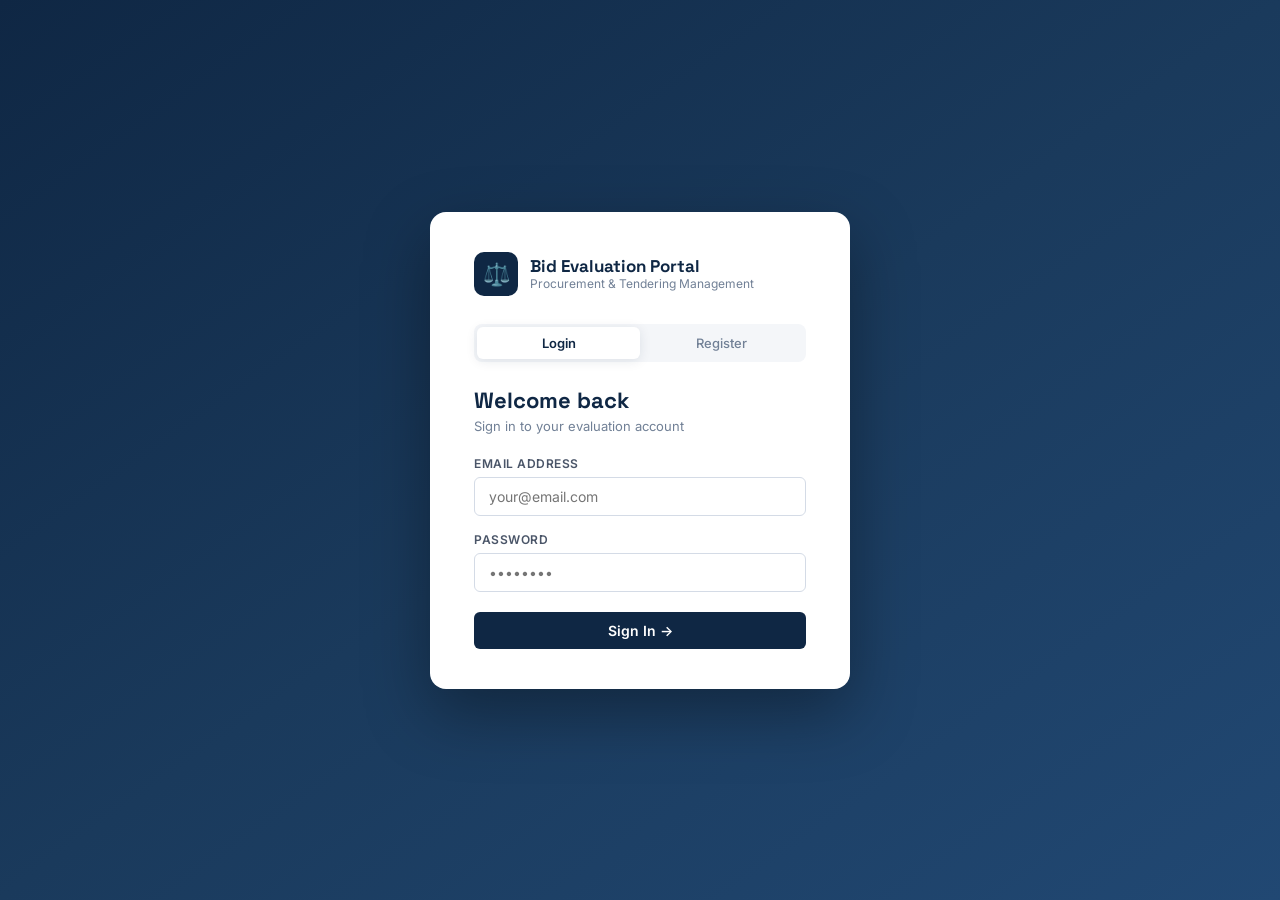
==== index.html @ f4b420ef "Rename BidPortal.html to index.html" ====
<!DOCTYPE html>
<html lang="en">
<head>
<meta charset="UTF-8"/>
<meta name="viewport" content="width=device-width,initial-scale=1"/>
<title>Bid Evaluation Portal</title>
<link rel="preconnect" href="https://fonts.googleapis.com"/>
<link href="https://fonts.googleapis.com/css2?family=Inter:wght@300;400;500;600;700&family=Space+Grotesk:wght@500;600;700&display=swap" rel="stylesheet"/>
<style>
/* ── TOKENS ──────────────────────────────────────────────── */
:root{
  --navy:    #0f2744;
  --navy2:   #1a3a5c;
  --navy3:   #214873;
  --blue:    #1e6fb5;
  --sky:     #3b9ede;
  --gold:    #e8a020;
  --gold2:   #f5b942;
  --red:     #c0392b;
  --red2:    #e74c3c;
  --green:   #1a7a4a;
  --green2:  #27ae60;
  --amber:   #d68910;
  --gray1:   #f4f6f9;
  --gray2:   #e8ecf2;
  --gray3:   #c8d0dc;
  --gray4:   #8a97a8;
  --text:    #1a2332;
  --text2:   #4a5568;
  --text3:   #718096;
  --white:   #ffffff;
  --border:  #d4dbe6;
  --shadow:  0 2px 12px rgba(15,39,68,.10);
  --shadow2: 0 4px 24px rgba(15,39,68,.16);
  --r:       10px;
  --r2:      6px;
}
*,*::before,*::after{box-sizing:border-box;margin:0;padding:0}
body{font-family:'Inter',sans-serif;background:var(--gray1);color:var(--text);min-height:100vh}

/* ── AUTH SCREEN ─────────────────────────────────────────── */
#auth-screen{
  display:flex;align-items:center;justify-content:center;
  min-height:100vh;
  background:linear-gradient(145deg,var(--navy) 0%,var(--navy2) 50%,var(--navy3) 100%);
}
.auth-card{
  background:var(--white);border-radius:16px;padding:40px 44px;
  width:100%;max-width:420px;box-shadow:0 24px 64px rgba(0,0,0,.35);
}
.auth-logo{
  display:flex;align-items:center;gap:12px;margin-bottom:28px;
}
.auth-logo-icon{
  width:44px;height:44px;background:var(--navy);border-radius:10px;
  display:flex;align-items:center;justify-content:center;font-size:22px;
}
.auth-logo-text{font-family:'Space Grotesk',sans-serif;font-size:17px;font-weight:700;color:var(--navy);line-height:1.2}
.auth-logo-sub{font-size:12px;font-weight:400;color:var(--text3)}
.auth-tabs{display:flex;gap:0;background:var(--gray1);border-radius:8px;padding:3px;margin-bottom:24px}
.auth-tab{
  flex:1;padding:8px;text-align:center;font-size:13px;font-weight:500;
  border-radius:6px;cursor:pointer;color:var(--text3);transition:all .2s
}
.auth-tab.active{background:var(--white);color:var(--navy);box-shadow:var(--shadow);font-weight:600}
.auth-form-title{font-family:'Space Grotesk',sans-serif;font-size:22px;font-weight:700;color:var(--navy);margin-bottom:4px}
.auth-form-sub{font-size:13px;color:var(--text3);margin-bottom:22px}
.form-group{margin-bottom:16px}
.form-label{display:block;font-size:12px;font-weight:600;color:var(--text2);margin-bottom:6px;text-transform:uppercase;letter-spacing:.5px}
.form-input{
  width:100%;padding:10px 14px;border:1.5px solid var(--border);border-radius:var(--r2);
  font-size:14px;font-family:'Inter',sans-serif;color:var(--text);background:var(--white);
  transition:border-color .2s,box-shadow .2s;outline:none
}
.form-input:focus{border-color:var(--blue);box-shadow:0 0 0 3px rgba(30,111,181,.12)}
select.form-input{cursor:pointer}
.btn{
  display:inline-flex;align-items:center;justify-content:center;gap:8px;
  padding:10px 20px;border-radius:var(--r2);font-size:14px;font-weight:600;
  font-family:'Inter',sans-serif;cursor:pointer;border:none;transition:all .18s;
  text-decoration:none;white-space:nowrap
}
.btn-primary{background:var(--navy);color:var(--white)}
.btn-primary:hover{background:var(--navy2);transform:translateY(-1px);box-shadow:var(--shadow2)}
.btn-gold{background:var(--gold);color:var(--white)}
.btn-gold:hover{background:var(--gold2)}
.btn-outline{background:transparent;color:var(--navy);border:1.5px solid var(--border)}
.btn-outline:hover{border-color:var(--blue);color:var(--blue)}
.btn-danger{background:var(--red);color:var(--white)}
.btn-danger:hover{background:var(--red2)}
.btn-sm{padding:6px 14px;font-size:12px}
.btn-xs{padding:4px 10px;font-size:11px}
.btn-full{width:100%}
.auth-err{
  background:#fef2f2;border:1px solid #fecaca;color:var(--red);
  border-radius:var(--r2);padding:10px 14px;font-size:13px;margin-bottom:14px;display:none
}
.auth-ok{
  background:#f0fdf4;border:1px solid #bbf7d0;color:var(--green);
  border-radius:var(--r2);padding:10px 14px;font-size:13px;margin-bottom:14px;display:none
}

/* ── APP LAYOUT ──────────────────────────────────────────── */
#app{display:none;min-height:100vh;display:none}
.app-layout{display:flex;min-height:100vh}

/* SIDEBAR */
.sidebar{
  width:240px;min-height:100vh;background:var(--navy);
  display:flex;flex-direction:column;flex-shrink:0;
  position:fixed;top:0;left:0;z-index:100;
}
.sidebar-brand{
  padding:20px 20px 16px;border-bottom:1px solid rgba(255,255,255,.08);
  display:flex;align-items:center;gap:10px
}
.sidebar-brand-icon{
  width:36px;height:36px;background:var(--gold);border-radius:8px;
  display:flex;align-items:center;justify-content:center;font-size:18px;flex-shrink:0
}
.sidebar-brand-text{font-family:'Space Grotesk',sans-serif;font-size:14px;font-weight:700;color:var(--white);line-height:1.2}
.sidebar-brand-sub{font-size:10px;color:rgba(255,255,255,.5);font-weight:400}
.sidebar-nav{flex:1;padding:12px 0;overflow-y:auto}
.nav-section{font-size:10px;font-weight:700;color:rgba(255,255,255,.35);
  text-transform:uppercase;letter-spacing:1px;padding:14px 20px 6px}
.nav-item{
  display:flex;align-items:center;gap:10px;padding:10px 20px;
  color:rgba(255,255,255,.65);font-size:13px;font-weight:500;
  cursor:pointer;transition:all .18s;border-left:3px solid transparent
}
.nav-item:hover{color:var(--white);background:rgba(255,255,255,.06)}
.nav-item.active{color:var(--white);background:rgba(255,255,255,.10);border-left-color:var(--gold)}
.nav-icon{font-size:16px;width:20px;text-align:center;flex-shrink:0}
.sidebar-user{
  padding:14px 20px;border-top:1px solid rgba(255,255,255,.08);
  display:flex;align-items:center;gap:10px
}
.user-avatar{
  width:32px;height:32px;background:var(--gold);border-radius:50%;
  display:flex;align-items:center;justify-content:center;font-size:13px;font-weight:700;
  color:var(--navy);flex-shrink:0
}
.user-info{flex:1;min-width:0}
.user-name{font-size:12px;font-weight:600;color:var(--white);white-space:nowrap;overflow:hidden;text-overflow:ellipsis}
.user-role{font-size:10px;color:rgba(255,255,255,.45)}
.logout-btn{background:none;border:none;color:rgba(255,255,255,.4);cursor:pointer;font-size:16px;padding:4px;transition:color .2s}
.logout-btn:hover{color:var(--gold2)}

/* MAIN */
.main{margin-left:240px;flex:1;display:flex;flex-direction:column;min-height:100vh}
.topbar{
  background:var(--white);border-bottom:1px solid var(--border);
  padding:0 28px;height:58px;display:flex;align-items:center;
  justify-content:space-between;position:sticky;top:0;z-index:50
}
.topbar-title{font-family:'Space Grotesk',sans-serif;font-size:18px;font-weight:700;color:var(--navy)}
.topbar-right{display:flex;align-items:center;gap:12px}
.badge-dot{
  width:8px;height:8px;background:var(--red2);border-radius:50%;
  animation:pulse 2s infinite
}
@keyframes pulse{0%,100%{opacity:1}50%{opacity:.4}}
.content{padding:24px 28px;flex:1}
.page{display:none}
.page.active{display:block}

/* ── STAT CARDS ──────────────────────────────────────────── */
.stats-grid{display:grid;grid-template-columns:repeat(auto-fill,minmax(160px,1fr));gap:16px;margin-bottom:24px}
.stat-card{
  background:var(--white);border-radius:var(--r);padding:18px 20px;
  box-shadow:var(--shadow);border-top:3px solid transparent;
}
.stat-card.navy{border-top-color:var(--navy)}
.stat-card.blue{border-top-color:var(--blue)}
.stat-card.gold{border-top-color:var(--gold)}
.stat-card.green{border-top-color:var(--green2)}
.stat-card.red{border-top-color:var(--red2)}
.stat-card.amber{border-top-color:var(--amber)}
.stat-num{font-family:'Space Grotesk',sans-serif;font-size:28px;font-weight:700;color:var(--navy)}
.stat-lbl{font-size:12px;color:var(--text3);margin-top:4px;font-weight:500}

/* ── PANELS ──────────────────────────────────────────────── */
.panel{background:var(--white);border-radius:var(--r);box-shadow:var(--shadow);margin-bottom:20px}
.panel-head{
  padding:16px 20px;border-bottom:1px solid var(--gray2);
  display:flex;align-items:center;justify-content:space-between;flex-wrap:wrap;gap:8px
}
.panel-title{font-family:'Space Grotesk',sans-serif;font-size:15px;font-weight:700;color:var(--navy)}
.panel-body{padding:20px}
.panel-body.no-pad{padding:0}

/* ── TABLE ───────────────────────────────────────────────── */
.table-wrap{overflow-x:auto}
table{width:100%;border-collapse:collapse;font-size:13px}
thead tr{background:var(--gray1)}
th{padding:10px 14px;text-align:left;font-size:11px;font-weight:700;color:var(--text2);
   text-transform:uppercase;letter-spacing:.5px;white-space:nowrap;border-bottom:1px solid var(--border)}
td{padding:11px 14px;border-bottom:1px solid var(--gray2);color:var(--text);vertical-align:middle}
tr:last-child td{border-bottom:none}
tr:hover td{background:var(--gray1)}
.td-sm{font-size:11px;color:var(--text3)}

/* ── BADGES ──────────────────────────────────────────────── */
.badge{
  display:inline-flex;align-items:center;gap:4px;
  padding:3px 9px;border-radius:99px;font-size:11px;font-weight:600;white-space:nowrap
}
.badge-navy{background:rgba(15,39,68,.1);color:var(--navy)}
.badge-blue{background:rgba(30,111,181,.12);color:var(--blue)}
.badge-gold{background:rgba(232,160,32,.15);color:#8a5e00}
.badge-green{background:rgba(39,174,96,.12);color:var(--green)}
.badge-red{background:rgba(192,57,43,.12);color:var(--red)}
.badge-gray{background:var(--gray2);color:var(--text3)}
.badge-amber{background:rgba(214,137,16,.12);color:var(--amber)}

/* ── PROGRESS BAR ────────────────────────────────────────── */
.prog-wrap{display:flex;align-items:center;gap:10px}
.prog-bar{flex:1;height:6px;background:var(--gray2);border-radius:99px;overflow:hidden}
.prog-fill{height:100%;border-radius:99px;transition:width .4s}
.prog-fill.low{background:var(--red2)}
.prog-fill.mid{background:var(--amber)}
.prog-fill.high{background:var(--green2)}
.prog-fill.done{background:var(--blue)}

/* ── ACTIVITY TIMELINE ───────────────────────────────────── */
.timeline{padding:4px 0}
.tl-item{display:flex;gap:14px;padding:12px 0;position:relative}
.tl-item:not(:last-child)::after{
  content:'';position:absolute;left:15px;top:36px;bottom:0;
  width:2px;background:var(--gray2)
}
.tl-dot{
  width:32px;height:32px;border-radius:50%;flex-shrink:0;
  display:flex;align-items:center;justify-content:center;font-size:14px;
  border:2px solid transparent;z-index:1
}
.tl-dot.pending{background:var(--gray2);border-color:var(--gray3);color:var(--text3)}
.tl-dot.in_progress{background:rgba(30,111,181,.15);border-color:var(--blue);color:var(--blue)}
.tl-dot.completed{background:rgba(39,174,96,.15);border-color:var(--green2);color:var(--green2)}
.tl-dot.delayed{background:rgba(192,57,43,.1);border-color:var(--red2);color:var(--red2)}
.tl-body{flex:1;padding-top:4px}
.tl-name{font-size:13px;font-weight:600;color:var(--text)}
.tl-meta{font-size:11px;color:var(--text3);margin-top:3px;display:flex;flex-wrap:wrap;gap:8px}
.tl-actions{display:flex;gap:6px;margin-top:8px}

/* ── MODAL ───────────────────────────────────────────────── */
.modal-overlay{
  position:fixed;inset:0;background:rgba(0,0,0,.45);z-index:500;
  display:none;align-items:center;justify-content:center;padding:20px
}
.modal-overlay.open{display:flex}
.modal{
  background:var(--white);border-radius:14px;width:100%;max-width:540px;
  max-height:90vh;overflow-y:auto;box-shadow:0 32px 80px rgba(0,0,0,.28)
}
.modal-lg{max-width:700px}
.modal-head{
  padding:20px 24px 16px;border-bottom:1px solid var(--gray2);
  display:flex;align-items:center;justify-content:space-between
}
.modal-title{font-family:'Space Grotesk',sans-serif;font-size:17px;font-weight:700;color:var(--navy)}
.modal-close{background:none;border:none;font-size:20px;cursor:pointer;color:var(--text3);
  padding:4px;border-radius:6px;transition:background .2s}
.modal-close:hover{background:var(--gray2)}
.modal-body{padding:20px 24px}
.modal-foot{
  padding:16px 24px;border-top:1px solid var(--gray2);
  display:flex;justify-content:flex-end;gap:10px
}
.form-row{display:grid;grid-template-columns:1fr 1fr;gap:14px}
.form-hint{font-size:11px;color:var(--text3);margin-top:4px}

/* ── FILTER BAR ──────────────────────────────────────────── */
.filter-bar{display:flex;align-items:center;gap:10px;flex-wrap:wrap;margin-bottom:16px}
.filter-bar input,.filter-bar select{
  padding:8px 12px;border:1.5px solid var(--border);border-radius:var(--r2);
  font-size:13px;font-family:'Inter',sans-serif;color:var(--text);background:var(--white);
  outline:none;transition:border-color .2s
}
.filter-bar input:focus,.filter-bar select:focus{border-color:var(--blue)}
.filter-bar input{min-width:200px}

/* ── DELAY ALERT ─────────────────────────────────────────── */
.delay-alert{
  background:linear-gradient(135deg,rgba(192,57,43,.06),rgba(192,57,43,.02));
  border:1px solid rgba(192,57,43,.25);border-radius:var(--r);
  padding:14px 18px;display:flex;align-items:center;gap:12px;margin-bottom:20px
}
.delay-alert-icon{font-size:22px}
.delay-alert-text{font-size:13px;color:var(--red);font-weight:500}

/* ── BIDDER TABLE extras ─────────────────────────────────── */
.score-bar-wrap{width:80px;display:inline-flex;align-items:center;gap:6px}
.score-bar{flex:1;height:5px;background:var(--gray2);border-radius:99px}
.score-fill{height:100%;border-radius:99px;background:var(--blue)}

/* ── TOAST ───────────────────────────────────────────────── */
#toast{
  position:fixed;bottom:24px;right:24px;z-index:9999;
  background:var(--navy);color:var(--white);padding:12px 20px;border-radius:10px;
  font-size:13px;font-weight:500;box-shadow:var(--shadow2);
  transform:translateY(80px);opacity:0;transition:all .3s;max-width:320px
}
#toast.show{transform:translateY(0);opacity:1}
#toast.err{background:var(--red)}
#toast.ok{background:var(--green)}

/* ── EMPTY ───────────────────────────────────────────────── */
.empty{text-align:center;padding:48px 20px;color:var(--text3)}
.empty-icon{font-size:40px;margin-bottom:12px}
.empty-text{font-size:14px}

/* ── TWO-COL LAYOUT ──────────────────────────────────────── */
.two-col{display:grid;grid-template-columns:1fr 1fr;gap:20px}
@media(max-width:900px){.two-col{grid-template-columns:1fr}}

/* ── PHASE HEADER ────────────────────────────────────────── */
.phase-header{
  display:flex;align-items:center;gap:10px;padding:14px 20px;
  border-radius:var(--r);margin-bottom:14px;font-weight:600;font-size:14px
}
.phase-header.technical{background:rgba(30,111,181,.08);color:var(--blue);border:1px solid rgba(30,111,181,.2)}
.phase-header.financial{background:rgba(232,160,32,.08);color:#7a5200;border:1px solid rgba(232,160,32,.25)}
.phase-header.completed{background:rgba(39,174,96,.08);color:var(--green);border:1px solid rgba(39,174,96,.2)}

/* ── RESPONSIVE ──────────────────────────────────────────── */
@media(max-width:768px){
  .sidebar{transform:translateX(-100%);transition:transform .3s}
  .sidebar.open{transform:translateX(0)}
  .main{margin-left:0}
  .content{padding:16px}
  .form-row{grid-template-columns:1fr}
  .stats-grid{grid-template-columns:repeat(2,1fr)}
}
</style>
</head>
<body>

<!-- ═══════════ AUTH SCREEN ═══════════ -->
<div id="auth-screen">
  <div class="auth-card">
    <div class="auth-logo">
      <div class="auth-logo-icon">⚖️</div>
      <div>
        <div class="auth-logo-text">Bid Evaluation Portal</div>
        <div class="auth-logo-sub">Procurement & Tendering Management</div>
      </div>
    </div>

    <div class="auth-tabs">
      <div class="auth-tab active" id="tab-login" onclick="switchAuthTab('login')">Login</div>
      <div class="auth-tab" id="tab-register" onclick="switchAuthTab('register')">Register</div>
    </div>

    <!-- LOGIN -->
    <div id="auth-login">
      <div class="auth-form-title">Welcome back</div>
      <div class="auth-form-sub">Sign in to your evaluation account</div>
      <div class="auth-err" id="login-err"></div>
      <div class="form-group">
        <label class="form-label">Email Address</label>
        <input class="form-input" type="email" id="login-email" placeholder="your@email.com"
               onkeydown="if(event.key==='Enter')doLogin()"/>
      </div>
      <div class="form-group">
        <label class="form-label">Password</label>
        <input class="form-input" type="password" id="login-pw" placeholder="••••••••"
               onkeydown="if(event.key==='Enter')doLogin()"/>
      </div>
      <button class="btn btn-primary btn-full" onclick="doLogin()" style="margin-top:4px">
        Sign In →
      </button>
    </div>

    <!-- REGISTER -->
    <div id="auth-register" style="display:none">
      <div class="auth-form-title">Create Account</div>
      <div class="auth-form-sub">Register as a bid evaluator</div>
      <div class="auth-err" id="reg-err"></div>
      <div class="auth-ok"  id="reg-ok"></div>
      <div class="form-group">
        <label class="form-label">Full Name</label>
        <input class="form-input" type="text" id="reg-name" placeholder="Your full name"/>
      </div>
      <div class="form-group">
        <label class="form-label">Email Address</label>
        <input class="form-input" type="email" id="reg-email" placeholder="your@email.com"/>
      </div>
      <div class="form-group">
        <label class="form-label">Role</label>
        <select class="form-input" id="reg-role">
          <option value="evaluator">Evaluator</option>
          <option value="secretary">Secretary</option>
          <option value="admin">Admin</option>
        </select>
      </div>
      <div class="form-group">
        <label class="form-label">Password</label>
        <input class="form-input" type="password" id="reg-pw" placeholder="Min. 6 characters"/>
      </div>
      <button class="btn btn-primary btn-full" onclick="doRegister()" style="margin-top:4px">
        Create Account
      </button>
    </div>
  </div>
</div>

<!-- ═══════════ APP ═══════════ -->
<div id="app">
  <div class="app-layout">

    <!-- SIDEBAR -->
    <nav class="sidebar" id="sidebar">
      <div class="sidebar-brand">
        <div class="sidebar-brand-icon">⚖️</div>
        <div>
          <div class="sidebar-brand-text">Bid Portal</div>
          <div class="sidebar-brand-sub">Evaluation Management</div>
        </div>
      </div>
      <div class="sidebar-nav">
        <div class="nav-section">Overview</div>
        <div class="nav-item active" onclick="showPage('dashboard',this)">
          <span class="nav-icon">🏠</span> Dashboard
        </div>
        <div class="nav-item" onclick="showPage('delay',this)">
          <span class="nav-icon">⚠️</span> Delay Report
          <span id="delay-badge" style="margin-left:auto;background:var(--red2);color:#fff;
            border-radius:99px;padding:1px 7px;font-size:10px;font-weight:700;display:none"></span>
        </div>

        <div class="nav-section">Bids</div>
        <div class="nav-item" onclick="showPage('bids',this)">
          <span class="nav-icon">📋</span> All Bids
        </div>
        <div class="nav-item" onclick="openNewBidModal()">
          <span class="nav-icon">➕</span> Register New Bid
        </div>

        <div class="nav-section">Reference</div>
        <div class="nav-item" onclick="showPage('clarifications',this)">
          <span class="nav-icon">📨</span> Clarifications
        </div>
      </div>
      <div class="sidebar-user">
        <div class="user-avatar" id="user-av">A</div>
        <div class="user-info">
          <div class="user-name" id="user-name-display">User</div>
          <div class="user-role" id="user-role-display">evaluator</div>
        </div>
        <button class="logout-btn" onclick="doLogout()" title="Logout">⇦</button>
      </div>
    </nav>

    <!-- MAIN -->
    <div class="main">
      <div class="topbar">
        <div class="topbar-title" id="page-title">Dashboard</div>
        <div class="topbar-right">
          <span id="topbar-delay-indicator" style="display:none;align-items:center;gap:6px;font-size:12px;color:var(--red);font-weight:600">
            <span class="badge-dot"></span> Delayed activities
          </span>
          <span style="font-size:12px;color:var(--text3)" id="topbar-date"></span>
        </div>
      </div>

      <div class="content">

        <!-- ── DASHBOARD ── -->
        <div class="page active" id="page-dashboard">
          <div class="stats-grid" id="dash-stats"></div>
          <div class="two-col">
            <div>
              <div class="panel">
                <div class="panel-head">
                  <span class="panel-title">📋 Recent Bids</span>
                  <button class="btn btn-outline btn-sm" onclick="showPage('bids',null)">View All</button>
                </div>
                <div class="panel-body no-pad">
                  <div class="table-wrap"><table id="dash-recent-bids-table"><tbody></tbody></table></div>
                </div>
              </div>
            </div>
            <div>
              <div class="panel">
                <div class="panel-head"><span class="panel-title">⏰ Due Soon (≤3 days)</span></div>
                <div class="panel-body" id="dash-soon-body">
                  <div class="empty"><div class="empty-icon">✅</div><div class="empty-text">No activities due soon</div></div>
                </div>
              </div>
              <div class="panel">
                <div class="panel-head"><span class="panel-title">📊 By PAC</span></div>
                <div class="panel-body" id="dash-pac-body"></div>
              </div>
            </div>
          </div>
        </div>

        <!-- ── BIDS LIST ── -->
        <div class="page" id="page-bids">
          <div class="filter-bar">
            <input type="search" id="bid-search" placeholder="🔍  Search bids…" oninput="renderBidsTable()"/>
            <select id="bid-filter-pac" onchange="renderBidsTable()">
              <option value="">All PACs</option>
              <option>PAC ONE</option><option>PAC TWO</option>
              <option>PAC THREE</option><option>PAC FOUR</option>
            </select>
            <select id="bid-filter-method" onchange="renderBidsTable()">
              <option value="">All Methods</option>
              <option value="Open Bid">Open Bid</option>
              <option value="Direct Purchase">Direct Purchase</option>
              <option value="Proforma">Proforma</option>
            </select>
            <select id="bid-filter-phase" onchange="renderBidsTable()">
              <option value="">All Phases</option>
              <option value="technical">Technical</option>
              <option value="financial">Financial</option>
              <option value="completed">Completed</option>
            </select>
            <button class="btn btn-primary btn-sm" onclick="openNewBidModal()">➕ New Bid</button>
          </div>
          <div class="panel">
            <div class="panel-body no-pad">
              <div class="table-wrap">
                <table id="bids-table">
                  <thead>
                    <tr>
                      <th>Bid No.</th><th>Bid Name</th><th>PAC</th><th>Method</th>
                      <th>Phase</th><th>Progress</th><th>Status</th><th>Actions</th>
                    </tr>
                  </thead>
                  <tbody id="bids-tbody"></tbody>
                </table>
              </div>
            </div>
          </div>
        </div>

        <!-- ── BID DETAIL ── -->
        <div class="page" id="page-bid-detail">
          <button class="btn btn-outline btn-sm" style="margin-bottom:16px" onclick="showPage('bids',null)">← Back to Bids</button>
          <div id="bid-detail-content"></div>
        </div>

        <!-- ── DELAY REPORT ── -->
        <div class="page" id="page-delay">
          <div class="panel">
            <div class="panel-head">
              <span class="panel-title">⚠️ Delayed Activities Report</span>
              <button class="btn btn-outline btn-sm" onclick="loadDelayReport()">🔄 Refresh</button>
            </div>
            <div class="panel-body no-pad">
              <div class="table-wrap">
                <table>
                  <thead>
                    <tr>
                      <th>Bid No.</th><th>Bid Name</th><th>PAC</th>
                      <th>Phase</th><th>Activity</th><th>Due Date</th>
                      <th>Days Overdue</th><th>Status</th>
                    </tr>
                  </thead>
                  <tbody id="delay-tbody"></tbody>
                </table>
              </div>
            </div>
          </div>
        </div>

        <!-- ── CLARIFICATIONS ── -->
        <div class="page" id="page-clarifications">
          <div class="panel">
            <div class="panel-head">
              <span class="panel-title">📨 All Clarification Requests</span>
            </div>
            <div class="panel-body no-pad">
              <div class="table-wrap">
                <table>
                  <thead>
                    <tr>
                      <th>Bid No.</th><th>Subject</th><th>Requested Date</th>
                      <th>Response Date</th><th>Status</th><th>Notes</th>
                    </tr>
                  </thead>
                  <tbody id="clar-tbody"></tbody>
                </table>
              </div>
            </div>
          </div>
        </div>

      </div><!-- /content -->
    </div><!-- /main -->
  </div>
</div><!-- /app -->

<!-- ══════════ MODALS ══════════ -->

<!-- NEW / EDIT BID -->
<div class="modal-overlay" id="modal-bid">
  <div class="modal">
    <div class="modal-head">
      <span class="modal-title" id="modal-bid-title">Register New Bid</span>
      <button class="modal-close" onclick="closeModal('modal-bid')">✕</button>
    </div>
    <div class="modal-body">
      <input type="hidden" id="bid-form-id"/>
      <div class="form-row">
        <div class="form-group">
          <label class="form-label">Bid Number *</label>
          <input class="form-input" type="text" id="bid-form-number" placeholder="e.g. BID/2025/001"/>
        </div>
        <div class="form-group">
          <label class="form-label">PAC *</label>
          <select class="form-input" id="bid-form-pac">
            <option value="">Select PAC…</option>
            <option>PAC ONE</option><option>PAC TWO</option>
            <option>PAC THREE</option><option>PAC FOUR</option>
          </select>
        </div>
      </div>
      <div class="form-group">
        <label class="form-label">Bid Name / Description *</label>
        <input class="form-input" type="text" id="bid-form-name" placeholder="Full tender title"/>
      </div>
      <div class="form-group">
        <label class="form-label">Purchase Method *</label>
        <select class="form-input" id="bid-form-method">
          <option value="">Select method…</option>
          <option>Open Bid</option>
          <option>Direct Purchase</option>
          <option>Proforma</option>
        </select>
      </div>
      <div class="form-group">
        <label class="form-label">Notes</label>
        <input class="form-input" type="text" id="bid-form-notes" placeholder="Optional remarks"/>
      </div>
      <div class="auth-err" id="bid-form-err"></div>
    </div>
    <div class="modal-foot">
      <button class="btn btn-outline" onclick="closeModal('modal-bid')">Cancel</button>
      <button class="btn btn-primary" onclick="saveBid()">Save Bid</button>
    </div>
  </div>
</div>

<!-- ADD BIDDER -->
<div class="modal-overlay" id="modal-bidder">
  <div class="modal">
    <div class="modal-head">
      <span class="modal-title" id="modal-bidder-title">Add Bidder</span>
      <button class="modal-close" onclick="closeModal('modal-bidder')">✕</button>
    </div>
    <div class="modal-body">
      <input type="hidden" id="bidder-form-id"/>
      <input type="hidden" id="bidder-bid-id"/>
      <div class="form-group">
        <label class="form-label">Company Name *</label>
        <input class="form-input" type="text" id="bidder-form-name" placeholder="Company / bidder name"/>
      </div>
      <div class="form-row">
        <div class="form-group">
          <label class="form-label">Technical Score (0–100)</label>
          <input class="form-input" type="number" id="bidder-form-tech" min="0" max="100" placeholder="0"
                 oninput="updateBidderTotal()"/>
          <div class="form-hint">Weight: 60%</div>
        </div>
        <div class="form-group">
          <label class="form-label">Financial Score (0–100)</label>
          <input class="form-input" type="number" id="bidder-form-fin" min="0" max="100" placeholder="0"
                 oninput="updateBidderTotal()"/>
          <div class="form-hint">Weight: 40%</div>
        </div>
      </div>
      <div style="background:var(--gray1);border-radius:var(--r2);padding:12px 16px;margin-bottom:14px;display:flex;align-items:center;justify-content:space-between">
        <span style="font-size:13px;color:var(--text2);font-weight:600">Composite Total Score</span>
        <span id="bidder-total-preview" style="font-family:'Space Grotesk',sans-serif;font-size:22px;font-weight:700;color:var(--navy)">0.00</span>
      </div>
      <div class="form-group">
        <label class="form-label">Notes</label>
        <input class="form-input" type="text" id="bidder-form-notes" placeholder="Optional"/>
      </div>
      <div class="auth-err" id="bidder-form-err"></div>
    </div>
    <div class="modal-foot">
      <button class="btn btn-outline" onclick="closeModal('modal-bidder')">Cancel</button>
      <button class="btn btn-primary" onclick="saveBidder()">Save Bidder</button>
    </div>
  </div>
</div>

<!-- ADD CLARIFICATION -->
<div class="modal-overlay" id="modal-clar">
  <div class="modal">
    <div class="modal-head">
      <span class="modal-title">Add Clarification Request</span>
      <button class="modal-close" onclick="closeModal('modal-clar')">✕</button>
    </div>
    <div class="modal-body">
      <input type="hidden" id="clar-bid-id"/>
      <div class="form-group">
        <label class="form-label">Subject *</label>
        <input class="form-input" type="text" id="clar-subject" placeholder="Clarification subject"/>
      </div>
      <div class="form-row">
        <div class="form-group">
          <label class="form-label">Date Requested *</label>
          <input class="form-input" type="date" id="clar-date"/>
        </div>
        <div class="form-group">
          <label class="form-label">Response Date</label>
          <input class="form-input" type="date" id="clar-resp-date"/>
        </div>
      </div>
      <div class="form-group">
        <label class="form-label">Notes</label>
        <input class="form-input" type="text" id="clar-notes" placeholder="Optional details"/>
      </div>
      <div class="auth-err" id="clar-err"></div>
    </div>
    <div class="modal-foot">
      <button class="btn btn-outline" onclick="closeModal('modal-clar')">Cancel</button>
      <button class="btn btn-primary" onclick="saveClarification()">Add Clarification</button>
    </div>
  </div>
</div>

<!-- ACTIVITY NOTE -->
<div class="modal-overlay" id="modal-activity">
  <div class="modal">
    <div class="modal-head">
      <span class="modal-title" id="modal-act-title">Update Activity</span>
      <button class="modal-close" onclick="closeModal('modal-activity')">✕</button>
    </div>
    <div class="modal-body">
      <input type="hidden" id="act-form-id"/>
      <input type="hidden" id="act-form-bid-id"/>
      <input type="hidden" id="act-form-action"/>
      <div class="form-group">
        <label class="form-label">Notes / Remarks</label>
        <input class="form-input" type="text" id="act-form-notes" placeholder="Optional notes for this activity"/>
      </div>
    </div>
    <div class="modal-foot">
      <button class="btn btn-outline" onclick="closeModal('modal-activity')">Cancel</button>
      <button class="btn btn-primary" id="act-confirm-btn" onclick="confirmActivityAction()">Confirm</button>
    </div>
  </div>
</div>

<div id="toast"></div>

<script>
// ════════════════════════════════════════════════════════
//  CONFIG
// ════════════════════════════════════════════════════════
const SCRIPT_URL = localStorage.getItem('script_url') || 'https://script.google.com/macros/s/AKfycbzthHpRF1glFVmuMxoC-7210dIM_L547XSUXejubdKSl4XHifjrQOSXOgNbD4iv6-8Jzg/exec';

// ── Demo data (used when SCRIPT_URL not configured) ──────
const DEMO = {
  bids: [
    { BidID:'BID001', BidNumber:'BID/2025/001', BidName:'Road Construction Materials Supply',
      PAC:'PAC ONE', PurchaseMethod:'Open Bid', Phase:'technical', PhaseStatus:'in_progress',
      CreatedAt: new Date(Date.now()-7*86400000).toISOString(),
      activityProgress:50, totalActivities:8, doneActivities:4, hasDelay:true, clarificationCount:2 },
    { BidID:'BID002', BidNumber:'BID/2025/002', BidName:'Office Furniture Procurement',
      PAC:'PAC TWO', PurchaseMethod:'Direct Purchase', Phase:'financial', PhaseStatus:'in_progress',
      CreatedAt: new Date(Date.now()-3*86400000).toISOString(),
      activityProgress:75, totalActivities:8, doneActivities:6, hasDelay:false, clarificationCount:0 },
    { BidID:'BID003', BidNumber:'BID/2025/003', BidName:'IT Equipment Supply & Installation',
      PAC:'PAC ONE', PurchaseMethod:'Proforma', Phase:'completed', PhaseStatus:'completed',
      CreatedAt: new Date(Date.now()-14*86400000).toISOString(),
      activityProgress:100, totalActivities:8, doneActivities:8, hasDelay:false, clarificationCount:1 },
    { BidID:'BID004', BidNumber:'BID/2025/004', BidName:'Laboratory Reagents and Consumables',
      PAC:'PAC THREE', PurchaseMethod:'Open Bid', Phase:'technical', PhaseStatus:'in_progress',
      CreatedAt: new Date(Date.now()-1*86400000).toISOString(),
      activityProgress:12, totalActivities:8, doneActivities:1, hasDelay:false, clarificationCount:0 },
  ],
  bidders: {
    BID001: [
      { BidderID:'BDR001', CompanyName:'Horizon Construction PLC', TechnicalScore:82, FinancialScore:75, TotalScore:79.2, Status:'active' },
      { BidderID:'BDR002', CompanyName:'BuildRight Engineers', TechnicalScore:91, FinancialScore:68, TotalScore:81.8, Status:'active' },
      { BidderID:'BDR003', CompanyName:'Nile Construction Group', TechnicalScore:74, FinancialScore:88, TotalScore:79.6, Status:'active' },
    ],
    BID002: [
      { BidderID:'BDR004', CompanyName:'Office Pro Supplies', TechnicalScore:88, FinancialScore:92, TotalScore:89.6, Status:'active' },
      { BidderID:'BDR005', CompanyName:'FurniTech Ltd', TechnicalScore:79, FinancialScore:84, TotalScore:81.0, Status:'active' },
    ],
  },
  activities: {
    BID001: [
      { ActivityID:'ACT001', Phase:'technical', ActivityKey:'tech_doc_collection', ActivityName:'Technical Document Collection', Status:'completed', StartDate:new Date(Date.now()-6*86400000).toISOString(), DueDate:new Date(Date.now()-4*86400000).toISOString(), CompletedDate:new Date(Date.now()-4*86400000).toISOString(), SLADays:5, IsDelayed:'false', Notes:'All docs received' },
      { ActivityID:'ACT002', Phase:'technical', ActivityKey:'clarification_request', ActivityName:'Clarification Request', Status:'completed', StartDate:new Date(Date.now()-4*86400000).toISOString(), DueDate:new Date(Date.now()-2*86400000).toISOString(), CompletedDate:new Date(Date.now()-2*86400000).toISOString(), SLADays:3, IsDelayed:'false', Notes:'' },
      { ActivityID:'ACT003', Phase:'technical', ActivityKey:'tech_eval_progress', ActivityName:'Technical Evaluation Progress', Status:'in_progress', StartDate:new Date(Date.now()-2*86400000).toISOString(), DueDate:new Date(Date.now()+2*86400000).toISOString(), CompletedDate:'', SLADays:10, IsDelayed:'false', Notes:'' },
      { ActivityID:'ACT004', Phase:'technical', ActivityKey:'tech_report_submittal', ActivityName:'Technical Evaluation Report Submittal', Status:'pending', StartDate:'', DueDate:'', CompletedDate:'', SLADays:4, IsDelayed:'false', Notes:'' },
      { ActivityID:'ACT005', Phase:'financial', ActivityKey:'fin_doc_collection', ActivityName:'Financial Document Collection', Status:'pending', StartDate:'', DueDate:'', CompletedDate:'', SLADays:4, IsDelayed:'false', Notes:'' },
      { ActivityID:'ACT006', Phase:'financial', ActivityKey:'engineering_estimation', ActivityName:'Engineering Estimation & Approved Budget', Status:'pending', StartDate:'', DueDate:'', CompletedDate:'', SLADays:5, IsDelayed:'false', Notes:'' },
      { ActivityID:'ACT007', Phase:'financial', ActivityKey:'doc_authentication', ActivityName:'Document Authentication', Status:'pending', StartDate:'', DueDate:'', CompletedDate:'', SLADays:3, IsDelayed:'false', Notes:'' },
      { ActivityID:'ACT008', Phase:'financial', ActivityKey:'fin_report_evaluation', ActivityName:'Financial Report Evaluation', Status:'pending', StartDate:'', DueDate:'', CompletedDate:'', SLADays:7, IsDelayed:'false', Notes:'' },
    ],
  },
  clarifications: [
    { ClarificationID:'CLR001', BidID:'BID001', Subject:'Specification clarification for Grade-A steel', RequestedDate:'2025-01-10', ResponseDate:'2025-01-12', Status:'resolved', Notes:'Confirmed Grade-A per EN10025' },
    { ClarificationID:'CLR002', BidID:'BID001', Subject:'Delivery timeline confirmation', RequestedDate:'2025-01-14', ResponseDate:'', Status:'pending', Notes:'' },
  ],
};

// ════════════════════════════════════════════════════════
//  STATE
// ════════════════════════════════════════════════════════
let SESSION = null;      // { token, user: {id,name,email,role} }
let BIDS    = [];
let currentBidId = null;

// ════════════════════════════════════════════════════════
//  INIT
// ════════════════════════════════════════════════════════
document.addEventListener('DOMContentLoaded', () => {
  document.getElementById('topbar-date').textContent = new Date().toLocaleDateString('en-GB',{weekday:'short',day:'2-digit',month:'short',year:'numeric'});

  const saved = sessionStorage.getItem('bid_session');
  if (saved) {
    SESSION = JSON.parse(saved);
    bootApp();
  }
});

function bootApp() {
  document.getElementById('auth-screen').style.display = 'none';
  document.getElementById('app').style.display = 'block';
  document.getElementById('user-name-display').textContent  = SESSION.user.name;
  document.getElementById('user-role-display').textContent  = SESSION.user.role;
  document.getElementById('user-av').textContent             = SESSION.user.name.charAt(0).toUpperCase();
  loadDashboard();
  loadBids();
}

// ════════════════════════════════════════════════════════
//  AUTH
// ════════════════════════════════════════════════════════
function switchAuthTab(tab) {
  document.getElementById('auth-login').style.display    = tab==='login'    ? '' : 'none';
  document.getElementById('auth-register').style.display = tab==='register' ? '' : 'none';
  document.getElementById('tab-login').classList.toggle('active',    tab==='login');
  document.getElementById('tab-register').classList.toggle('active', tab==='register');
}

async function doLogin() {
  const email = document.getElementById('login-email').value.trim();
  const pw    = document.getElementById('login-pw').value;
  const err   = document.getElementById('login-err');
  err.style.display = 'none';
  if (!email||!pw) { showAuthErr(err,'Please enter email and password.'); return; }

  if (SCRIPT_URL === 'https://script.google.com/macros/s/AKfycbzthHpRF1glFVmuMxoC-7210dIM_L547XSUXejubdKSl4XHifjrQOSXOgNbD4iv6-8Jzg/exec') {
    // Demo login
    if (email === 'admin@bid.gov' && pw === 'admin123') {
      SESSION = { token:'demo', user:{ id:'USR001', name:'Demo Admin', email, role:'admin' }};
      sessionStorage.setItem('bid_session', JSON.stringify(SESSION));
      bootApp();
    } else { showAuthErr(err,'Demo: admin@bid.gov / admin123'); }
    return;
  }

  try {
    const res  = await fetch(`${SCRIPT_URL}?action=login&email=${encodeURIComponent(email)}&pw=${encodeURIComponent(pw)}`);
    const data = await res.json();
    if (!data.success) { showAuthErr(err, data.error||'Login failed.'); return; }
    SESSION = { token: data.token, user: data.user };
    sessionStorage.setItem('bid_session', JSON.stringify(SESSION));
    bootApp();
  } catch { showAuthErr(err,'Cannot reach server. Check your SCRIPT_URL.'); }
}

async function doRegister() {
  const name  = document.getElementById('reg-name').value.trim();
  const email = document.getElementById('reg-email').value.trim();
  const role  = document.getElementById('reg-role').value;
  const pw    = document.getElementById('reg-pw').value;
  const err   = document.getElementById('reg-err');
  const ok    = document.getElementById('reg-ok');
  err.style.display = 'none'; ok.style.display = 'none';

  if (!name||!email||!pw) { showAuthErr(err,'All fields are required.'); return; }
  if (pw.length < 6)      { showAuthErr(err,'Password must be at least 6 characters.'); return; }

  if (SCRIPT_URL === 'https://script.google.com/macros/s/AKfycbzthHpRF1glFVmuMxoC-7210dIM_L547XSUXejubdKSl4XHifjrQOSXOgNbD4iv6-8Jzg/exec') {
    showOkMsg(ok,`Demo mode: Account created for ${name}. Use admin@bid.gov / admin123 to login.`);
    return;
  }

  try {
    const res  = await fetch(SCRIPT_URL, { method:'POST', headers:{'Content-Type':'application/json'},
      body: JSON.stringify({ action:'register', name, email, role, pw }) });
    const data = await res.json();
    if (!data.success) { showAuthErr(err, data.error); return; }
    showOkMsg(ok, data.message || 'Account created! You can now log in.');
    setTimeout(() => switchAuthTab('login'), 2000);
  } catch { showAuthErr(err,'Server error.'); }
}

function doLogout() {
  sessionStorage.removeItem('bid_session');
  SESSION = null;
  document.getElementById('app').style.display = 'none';
  document.getElementById('auth-screen').style.display = 'flex';
}

function showAuthErr(el, msg) { el.textContent = msg; el.style.display = 'block'; }
function showOkMsg(el, msg)   { el.textContent = msg; el.style.display = 'block'; }

// ════════════════════════════════════════════════════════
//  NAVIGATION
// ════════════════════════════════════════════════════════
const PAGE_TITLES = {
  dashboard: 'Dashboard', bids: 'All Bids', delay: 'Delay Report',
  'bid-detail': 'Bid Detail', clarifications: 'Clarifications',
};

function showPage(pageId, navEl) {
  document.querySelectorAll('.page').forEach(p => p.classList.remove('active'));
  document.querySelectorAll('.nav-item').forEach(n => n.classList.remove('active'));
  const page = document.getElementById('page-'+pageId);
  if (page) page.classList.add('active');
  if (navEl) navEl.classList.add('active');
  document.getElementById('page-title').textContent = PAGE_TITLES[pageId] || pageId;

  if (pageId === 'bids')           renderBidsTable();
  if (pageId === 'delay')          loadDelayReport();
  if (pageId === 'clarifications') loadAllClarifications();
}

// ════════════════════════════════════════════════════════
//  DASHBOARD
// ════════════════════════════════════════════════════════
async function loadDashboard() {
  let data;
  if (SCRIPT_URL === 'https://script.google.com/macros/s/AKfycbzthHpRF1glFVmuMxoC-7210dIM_L547XSUXejubdKSl4XHifjrQOSXOgNbD4iv6-8Jzg/exec') {
    // Build demo dashboard
    data = {
      success: true,
      summary: { totalBids:4, techPhase:2, finPhase:1, completed:1, delayedBids:1, pendingClars:1 },
      pacBreakdown: [
        {pac:'PAC ONE',count:2},{pac:'PAC TWO',count:1},{pac:'PAC THREE',count:1},{pac:'PAC FOUR',count:0}
      ],
      recentBids: DEMO.bids.slice(0,5),
      soonDue: [
        { BidID:'BID001', ActivityName:'Technical Evaluation Progress', Phase:'technical', daysLeft:2,
          DueDate: new Date(Date.now()+2*86400000).toISOString() }
      ],
    };
  } else {
    try {
      const res = await fetch(`${SCRIPT_URL}?action=getDashboard&token=${SESSION.token}`);
      data = await res.json();
    } catch { showToast('Could not load dashboard.','err'); return; }
  }

  if (!data.success) return;
  const s = data.summary;

  // Stats
  document.getElementById('dash-stats').innerHTML = `
    <div class="stat-card navy"><div class="stat-num">${s.totalBids}</div><div class="stat-lbl">Total Bids</div></div>
    <div class="stat-card blue"><div class="stat-num">${s.techPhase}</div><div class="stat-lbl">Technical Phase</div></div>
    <div class="stat-card gold"><div class="stat-num">${s.finPhase}</div><div class="stat-lbl">Financial Phase</div></div>
    <div class="stat-card green"><div class="stat-num">${s.completed}</div><div class="stat-lbl">Completed</div></div>
    <div class="stat-card red"><div class="stat-num">${s.delayedBids}</div><div class="stat-lbl">With Delays</div></div>
    <div class="stat-card amber"><div class="stat-num">${s.pendingClars}</div><div class="stat-lbl">Pending Clarifications</div></div>
  `;

  // Delay indicator
  if (s.delayedBids > 0) {
    document.getElementById('topbar-delay-indicator').style.display = 'flex';
    const db = document.getElementById('delay-badge');
    db.textContent = s.delayedBids; db.style.display = 'inline';
  }

  // Recent bids
  const tb = document.querySelector('#dash-recent-bids-table tbody');
  tb.innerHTML = (data.recentBids||[]).map(b => `
    <tr>
      <td><span style="font-weight:600">${b.BidNumber}</span><div class="td-sm">${b.BidName}</div></td>
      <td><span class="badge badge-navy">${b.PAC}</span></td>
      <td>${phaseBadge(b.Phase)}</td>
      <td><button class="btn btn-outline btn-xs" onclick="openBidDetail('${b.BidID}')">View</button></td>
    </tr>`).join('') || '<tr><td colspan="4" style="text-align:center;padding:20px;color:var(--text3)">No bids yet</td></tr>';

  // Soon due
  const soonEl = document.getElementById('dash-soon-body');
  if (data.soonDue && data.soonDue.length) {
    soonEl.innerHTML = data.soonDue.map(a => `
      <div style="display:flex;align-items:center;justify-content:space-between;padding:10px 0;border-bottom:1px solid var(--gray2)">
        <div>
          <div style="font-size:13px;font-weight:500">${a.ActivityName}</div>
          <div style="font-size:11px;color:var(--text3)">${a.Phase} · ${a.BidNumber||'BID'}</div>
        </div>
        <span class="badge ${a.daysLeft===0?'badge-red':a.daysLeft<=1?'badge-amber':'badge-blue'}">
          ${a.daysLeft===0?'Due today':`${a.daysLeft}d left`}
        </span>
      </div>`).join('');
  } else {
    soonEl.innerHTML = '<div class="empty"><div class="empty-icon">✅</div><div class="empty-text">No activities due soon</div></div>';
  }

  // PAC breakdown
  document.getElementById('dash-pac-body').innerHTML = (data.pacBreakdown||[]).map(p => `
    <div style="display:flex;align-items:center;justify-content:space-between;padding:8px 0;border-bottom:1px solid var(--gray2)">
      <span style="font-size:13px;font-weight:500">${p.pac}</span>
      <span class="badge badge-navy">${p.count} bid${p.count!==1?'s':''}</span>
    </div>`).join('');
}

// ════════════════════════════════════════════════════════
//  BIDS
// ════════════════════════════════════════════════════════
async function loadBids() {
  if (SCRIPT_URL === 'https://script.google.com/macros/s/AKfycbzthHpRF1glFVmuMxoC-7210dIM_L547XSUXejubdKSl4XHifjrQOSXOgNbD4iv6-8Jzg/exec') {
    BIDS = DEMO.bids; renderBidsTable(); return;
  }
  try {
    const res  = await fetch(`${SCRIPT_URL}?action=getBids&token=${SESSION.token}`);
    const data = await res.json();
    if (data.success) { BIDS = data.bids; renderBidsTable(); }
  } catch { showToast('Could not load bids.','err'); }
}

function renderBidsTable() {
  const search = (document.getElementById('bid-search')?.value||'').toLowerCase();
  const pac    = document.getElementById('bid-filter-pac')?.value   || '';
  const method = document.getElementById('bid-filter-method')?.value|| '';
  const phase  = document.getElementById('bid-filter-phase')?.value || '';

  let list = BIDS.filter(b => {
    if (pac    && b.PAC            !== pac)    return false;
    if (method && b.PurchaseMethod !== method) return false;
    if (phase  && b.Phase          !== phase)  return false;
    if (search && !`${b.BidNumber} ${b.BidName}`.toLowerCase().includes(search)) return false;
    return true;
  });

  const tbody = document.getElementById('bids-tbody');
  if (!list.length) {
    tbody.innerHTML = '<tr><td colspan="8" style="text-align:center;padding:32px;color:var(--text3)">No bids found</td></tr>';
    return;
  }

  tbody.innerHTML = list.map(b => {
    const pct = b.activityProgress || 0;
    const cls = pct===100?'done':pct>=60?'high':pct>=30?'mid':'low';
    return `
    <tr>
      <td><span style="font-weight:700;font-size:13px">${b.BidNumber}</span></td>
      <td>
        <div style="font-weight:500;font-size:13px">${b.BidName}</div>
        <div class="td-sm">${fmtDate(b.CreatedAt)}</div>
      </td>
      <td><span class="badge badge-navy">${b.PAC}</span></td>
      <td>${methodBadge(b.PurchaseMethod)}</td>
      <td>${phaseBadge(b.Phase)}</td>
      <td>
        <div class="prog-wrap">
          <div class="prog-bar"><div class="prog-fill ${cls}" style="width:${pct}%"></div></div>
          <span style="font-size:11px;color:var(--text3);width:32px;text-align:right">${pct}%</span>
        </div>
      </td>
      <td>${b.hasDelay ? '<span class="badge badge-red">⚠ Delayed</span>' : '<span class="badge badge-green">On Track</span>'}</td>
      <td>
        <div style="display:flex;gap:6px">
          <button class="btn btn-outline btn-xs" onclick="openBidDetail('${b.BidID}')">View</button>
          <button class="btn btn-outline btn-xs" onclick="openEditBidModal('${b.BidID}')">Edit</button>
          <button class="btn btn-danger btn-xs" onclick="deleteBid('${b.BidID}')">Del</button>
        </div>
      </td>
    </tr>`;
  }).join('');
}

// ════════════════════════════════════════════════════════
//  BID DETAIL
// ════════════════════════════════════════════════════════
async function openBidDetail(bidId) {
  currentBidId = bidId;
  showPage('bid-detail', null);
  document.getElementById('bid-detail-content').innerHTML = '<div style="text-align:center;padding:40px;color:var(--text3)">Loading…</div>';

  let data;
  if (SCRIPT_URL === 'https://script.google.com/macros/s/AKfycbzthHpRF1glFVmuMxoC-7210dIM_L547XSUXejubdKSl4XHifjrQOSXOgNbD4iv6-8Jzg/exec') {
    const bid     = DEMO.bids.find(b => b.BidID === bidId) || {};
    const bidders = (DEMO.bidders[bidId]||[]).sort((a,b)=>b.TotalScore-a.TotalScore);
    const acts    = DEMO.activities[bidId]||[];
    const clars   = DEMO.clarifications.filter(c=>c.BidID===bidId);
    data = { success:true, bid, bidders, activities:acts.map(a=>({...a,isDelayed:false,daysOverdue:0,daysRemaining:a.DueDate?Math.max(0,Math.floor((new Date(a.DueDate)-Date.now())/86400000)):0})), clarifications:clars };
  } else {
    try {
      const res = await fetch(`${SCRIPT_URL}?action=getBidDetail&bidId=${bidId}&token=${SESSION.token}`);
      data = await res.json();
    } catch { showToast('Error loading bid.','err'); return; }
  }

  if (!data.success) { showToast(data.error,'err'); return; }
  renderBidDetail(data);
}

function renderBidDetail({ bid, bidders, activities, clarifications }) {
  const techActs = activities.filter(a => a.Phase === 'technical');
  const finActs  = activities.filter(a => a.Phase === 'financial');
  const topBidder = bidders[0];

  document.getElementById('bid-detail-content').innerHTML = `
    <!-- Header -->
    <div class="panel" style="margin-bottom:16px">
      <div class="panel-body">
        <div style="display:flex;align-items:flex-start;justify-content:space-between;flex-wrap:wrap;gap:14px">
          <div>
            <div style="display:flex;align-items:center;gap:10px;flex-wrap:wrap;margin-bottom:6px">
              <span style="font-family:'Space Grotesk',sans-serif;font-size:22px;font-weight:700;color:var(--navy)">${bid.BidNumber}</span>
              ${phaseBadge(bid.Phase)}
              ${methodBadge(bid.PurchaseMethod)}
              <span class="badge badge-navy">${bid.PAC}</span>
            </div>
            <div style="font-size:16px;color:var(--text2);margin-bottom:4px">${bid.BidName}</div>
            <div style="font-size:12px;color:var(--text3)">Registered ${fmtDate(bid.CreatedAt)}</div>
          </div>
          <div style="display:flex;gap:8px">
            <button class="btn btn-outline btn-sm" onclick="openEditBidModal('${bid.BidID}')">✏️ Edit</button>
          </div>
        </div>
      </div>
    </div>

    <div class="two-col">
      <!-- Left col -->
      <div>
        <!-- Technical Activities -->
        <div class="panel">
          <div class="panel-head">
            <span class="panel-title">⚙️ Technical Evaluation</span>
            <span class="badge badge-blue">${techActs.filter(a=>a.Status==='completed').length}/${techActs.length} done</span>
          </div>
          <div class="panel-body">
            <div class="timeline">${techActs.map(a=>renderActivityItem(a,bid.BidID)).join('')}</div>
          </div>
        </div>

        <!-- Financial Activities -->
        <div class="panel">
          <div class="panel-head">
            <span class="panel-title">💰 Financial Evaluation</span>
            <span class="badge badge-gold">${finActs.filter(a=>a.Status==='completed').length}/${finActs.length} done</span>
          </div>
          <div class="panel-body">
            ${finActs.length ? `<div class="timeline">${finActs.map(a=>renderActivityItem(a,bid.BidID)).join('')}</div>`
              : `<div style="text-align:center;padding:20px;color:var(--text3);font-size:13px">
                   Financial phase starts after all technical activities are completed.
                 </div>`}
          </div>
        </div>
      </div>

      <!-- Right col -->
      <div>
        <!-- Bidders -->
        <div class="panel">
          <div class="panel-head">
            <span class="panel-title">🏢 Bidders</span>
            <button class="btn btn-gold btn-sm" onclick="openAddBidderModal('${bid.BidID}')">➕ Add Bidder</button>
          </div>
          <div class="panel-body no-pad" id="bidders-section-${bid.BidID}">
            ${renderBiddersTable(bidders, bid.BidID)}
          </div>
        </div>

        <!-- Clarifications -->
        <div class="panel">
          <div class="panel-head">
            <span class="panel-title">📨 Clarifications</span>
            <button class="btn btn-outline btn-sm" onclick="openAddClarModal('${bid.BidID}')">➕ Add</button>
          </div>
          <div class="panel-body no-pad" id="clar-section-${bid.BidID}">
            ${renderClarificationsTable(clarifications, bid.BidID)}
          </div>
        </div>
      </div>
    </div>
  `;
}

function renderActivityItem(a, bidId) {
  const delayed  = a.isDelayed || (a.Status !== 'completed' && a.DueDate && new Date() > new Date(a.DueDate));
  const dotClass = delayed ? 'delayed' : a.Status;
  const icons    = { pending:'○', in_progress:'◉', completed:'✓', delayed:'!' };
  const icon     = delayed ? '!' : icons[a.Status] || '○';

  let statusBadge = '';
  if (a.Status === 'completed')  statusBadge = '<span class="badge badge-green">✓ Done</span>';
  else if (delayed)              statusBadge = `<span class="badge badge-red">⚠ ${a.daysOverdue}d overdue</span>`;
  else if (a.Status==='in_progress' && a.daysRemaining !== undefined)
    statusBadge = `<span class="badge badge-blue">In progress · ${a.daysRemaining}d left</span>`;
  else statusBadge = '<span class="badge badge-gray">Pending</span>';

  let actions = '';
  if (a.Status === 'pending') {
    actions = `<button class="btn btn-outline btn-xs" onclick="actStart('${a.ActivityID}','${bidId}')">▶ Start</button>`;
  } else if (a.Status === 'in_progress') {
    actions = `<button class="btn btn-primary btn-xs" onclick="actComplete('${a.ActivityID}','${bidId}')">✓ Complete</button>`;
  }

  return `
    <div class="tl-item">
      <div class="tl-dot ${dotClass}">${icon}</div>
      <div class="tl-body">
        <div class="tl-name">${a.ActivityName}</div>
        <div class="tl-meta">
          ${statusBadge}
          ${a.SLADays ? `<span>SLA: ${a.SLADays} days</span>` : ''}
          ${a.DueDate && a.Status!=='completed' ? `<span>Due: ${fmtDate(a.DueDate)}</span>` : ''}
          ${a.CompletedDate ? `<span>Completed: ${fmtDate(a.CompletedDate)}</span>` : ''}
          ${a.Notes ? `<span style="color:var(--text2)">"${a.Notes}"</span>` : ''}
        </div>
        ${actions ? `<div class="tl-actions">${actions}</div>` : ''}
      </div>
    </div>`;
}

function renderBiddersTable(bidders, bidId) {
  if (!bidders.length) return `
    <div class="empty" style="padding:24px">
      <div class="empty-icon">🏢</div>
      <div class="empty-text">No bidders added yet</div>
    </div>`;

  return `
    <div class="table-wrap">
      <table>
        <thead><tr><th>Rank</th><th>Company</th><th>Tech (60%)</th><th>Fin (40%)</th><th>Total</th><th></th></tr></thead>
        <tbody>
          ${bidders.map((b,i) => `
            <tr>
              <td><span style="font-family:'Space Grotesk',sans-serif;font-weight:700;color:${i===0?'var(--gold)':'var(--text3)'}">#${i+1}</span></td>
              <td><span style="font-weight:500">${b.CompanyName}</span></td>
              <td>${scoreBar(b.TechnicalScore)}</td>
              <td>${scoreBar(b.FinancialScore)}</td>
              <td><span style="font-family:'Space Grotesk',sans-serif;font-weight:700;font-size:15px">${parseFloat(b.TotalScore).toFixed(1)}</span></td>
              <td>
                <button class="btn btn-danger btn-xs" onclick="removeBidder('${b.BidderID}','${bidId}')">✕</button>
              </td>
            </tr>`).join('')}
        </tbody>
      </table>
    </div>`;
}

function renderClarificationsTable(clars, bidId) {
  if (!clars.length) return `
    <div class="empty" style="padding:24px">
      <div class="empty-icon">📨</div>
      <div class="empty-text">No clarifications</div>
    </div>`;

  return `
    <div class="table-wrap">
      <table>
        <thead><tr><th>Subject</th><th>Requested</th><th>Response</th><th>Status</th></tr></thead>
        <tbody>
          ${clars.map(c => `
            <tr>
              <td style="max-width:200px"><div style="font-weight:500;font-size:13px;white-space:normal">${c.Subject}</div>
                ${c.Notes?`<div class="td-sm">${c.Notes}</div>`:''}
              </td>
              <td>${c.RequestedDate||'—'}</td>
              <td>${c.ResponseDate||'—'}</td>
              <td>${c.Status==='resolved'?'<span class="badge badge-green">Resolved</span>':'<span class="badge badge-amber">Pending</span>'}</td>
            </tr>`).join('')}
        </tbody>
      </table>
    </div>`;
}

function scoreBar(score) {
  const s = parseFloat(score)||0;
  return `<div style="display:flex;align-items:center;gap:6px">
    <div style="width:60px;height:5px;background:var(--gray2);border-radius:99px;overflow:hidden">
      <div style="width:${s}%;height:100%;background:var(--blue);border-radius:99px"></div>
    </div>
    <span style="font-size:12px;font-weight:600">${s}</span>
  </div>`;
}

// ════════════════════════════════════════════════════════
//  BID CRUD
// ════════════════════════════════════════════════════════
function openNewBidModal() {
  document.getElementById('bid-form-id').value     = '';
  document.getElementById('bid-form-number').value = '';
  document.getElementById('bid-form-name').value   = '';
  document.getElementById('bid-form-pac').value    = '';
  document.getElementById('bid-form-method').value = '';
  document.getElementById('bid-form-notes').value  = '';
  document.getElementById('bid-form-err').style.display = 'none';
  document.getElementById('modal-bid-title').textContent = 'Register New Bid';
  document.getElementById('bid-form-number').disabled = false;
  openModal('modal-bid');
}

function openEditBidModal(bidId) {
  const b = BIDS.find(x => x.BidID === bidId);
  if (!b) return;
  document.getElementById('bid-form-id').value     = bidId;
  document.getElementById('bid-form-number').value = b.BidNumber;
  document.getElementById('bid-form-name').value   = b.BidName;
  document.getElementById('bid-form-pac').value    = b.PAC;
  document.getElementById('bid-form-method').value = b.PurchaseMethod;
  document.getElementById('bid-form-notes').value  = b.Notes||'';
  document.getElementById('bid-form-err').style.display = 'none';
  document.getElementById('modal-bid-title').textContent = 'Edit Bid';
  document.getElementById('bid-form-number').disabled = true;
  openModal('modal-bid');
}

async function saveBid() {
  const id     = document.getElementById('bid-form-id').value;
  const num    = document.getElementById('bid-form-number').value.trim();
  const name   = document.getElementById('bid-form-name').value.trim();
  const pac    = document.getElementById('bid-form-pac').value;
  const method = document.getElementById('bid-form-method').value;
  const notes  = document.getElementById('bid-form-notes').value.trim();
  const errEl  = document.getElementById('bid-form-err');
  errEl.style.display = 'none';

  if (!name||!pac||!method||(!id&&!num)) {
    errEl.textContent = 'Please fill in all required fields.';
    errEl.style.display = 'block'; return;
  }

  if (SCRIPT_URL === 'https://script.google.com/macros/s/AKfycbzthHpRF1glFVmuMxoC-7210dIM_L547XSUXejubdKSl4XHifjrQOSXOgNbD4iv6-8Jzg/exec') {
    if (!id) {
      // Demo: add to list
      const newBid = {
        BidID: 'BID'+Date.now(), BidNumber:num, BidName:name, PAC:pac,
        PurchaseMethod:method, Phase:'technical', PhaseStatus:'in_progress',
        CreatedAt:new Date().toISOString(), Notes:notes,
        activityProgress:0, totalActivities:8, doneActivities:0, hasDelay:false, clarificationCount:0
      };
      BIDS.unshift(newBid);
      DEMO.bids.unshift(newBid);
    } else {
      const b = BIDS.find(x=>x.BidID===id);
      if (b) { b.BidName=name; b.PAC=pac; b.PurchaseMethod=method; b.Notes=notes; }
    }
    closeModal('modal-bid');
    renderBidsTable();
    showToast(id ? 'Bid updated.' : `Bid ${num} registered!`, 'ok');
    return;
  }

  try {
    const action = id ? 'updateBid' : 'createBid';
    const body   = id
      ? { action, bidId:id, bidName:name, pac, purchaseMethod:method, notes }
      : { action, bidNumber:num, bidName:name, pac, purchaseMethod:method, notes, createdBy:SESSION.user.id };
    const res  = await fetch(SCRIPT_URL, { method:'POST', headers:{'Content-Type':'application/json'}, body:JSON.stringify(body) });
    const data = await res.json();
    if (!data.success) { errEl.textContent = data.error; errEl.style.display='block'; return; }
    closeModal('modal-bid');
    await loadBids();
    showToast(id ? 'Bid updated.' : `Bid ${num} registered!`, 'ok');
  } catch { errEl.textContent='Server error.'; errEl.style.display='block'; }
}

async function deleteBid(bidId) {
  if (!confirm('Delete this bid and all its data? This cannot be undone.')) return;

  if (SCRIPT_URL === 'https://script.google.com/macros/s/AKfycbzthHpRF1glFVmuMxoC-7210dIM_L547XSUXejubdKSl4XHifjrQOSXOgNbD4iv6-8Jzg/exec') {
    BIDS = BIDS.filter(b => b.BidID !== bidId);
    renderBidsTable(); showToast('Bid deleted.'); return;
  }

  try {
    const res  = await fetch(SCRIPT_URL, { method:'POST', headers:{'Content-Type':'application/json'},
      body: JSON.stringify({ action:'deleteBid', bidId }) });
    const data = await res.json();
    if (data.success) { await loadBids(); showToast('Bid deleted.'); }
    else showToast(data.error,'err');
  } catch { showToast('Server error.','err'); }
}

// ════════════════════════════════════════════════════════
//  BIDDERS
// ════════════════════════════════════════════════════════
function openAddBidderModal(bidId) {
  document.getElementById('bidder-form-id').value   = '';
  document.getElementById('bidder-bid-id').value    = bidId;
  document.getElementById('bidder-form-name').value = '';
  document.getElementById('bidder-form-tech').value = '';
  document.getElementById('bidder-form-fin').value  = '';
  document.getElementById('bidder-form-notes').value= '';
  document.getElementById('bidder-total-preview').textContent = '0.00';
  document.getElementById('bidder-form-err').style.display = 'none';
  document.getElementById('modal-bidder-title').textContent = 'Add Bidder';
  openModal('modal-bidder');
}

function updateBidderTotal() {
  const t = parseFloat(document.getElementById('bidder-form-tech').value)||0;
  const f = parseFloat(document.getElementById('bidder-form-fin').value) ||0;
  document.getElementById('bidder-total-preview').textContent = (t*0.6+f*0.4).toFixed(2);
}

async function saveBidder() {
  const bidderId = document.getElementById('bidder-form-id').value;
  const bidId    = document.getElementById('bidder-bid-id').value;
  const name     = document.getElementById('bidder-form-name').value.trim();
  const tech     = document.getElementById('bidder-form-tech').value;
  const fin      = document.getElementById('bidder-form-fin').value;
  const notes    = document.getElementById('bidder-form-notes').value;
  const errEl    = document.getElementById('bidder-form-err');
  errEl.style.display = 'none';

  if (!name) { errEl.textContent='Company name is required.'; errEl.style.display='block'; return; }

  const total = (parseFloat(tech)||0)*0.6 + (parseFloat(fin)||0)*0.4;

  if (SCRIPT_URL === 'https://script.google.com/macros/s/AKfycbzthHpRF1glFVmuMxoC-7210dIM_L547XSUXejubdKSl4XHifjrQOSXOgNbD4iv6-8Jzg/exec') {
    if (!DEMO.bidders[bidId]) DEMO.bidders[bidId] = [];
    DEMO.bidders[bidId].push({ BidderID:'BDR'+Date.now(), BidID:bidId, CompanyName:name,
      TechnicalScore:parseFloat(tech)||0, FinancialScore:parseFloat(fin)||0,
      TotalScore:total, Status:'active', Notes:notes });
    DEMO.bidders[bidId].sort((a,b)=>b.TotalScore-a.TotalScore);
    const sec = document.getElementById(`bidders-section-${bidId}`);
    if (sec) sec.innerHTML = renderBiddersTable(DEMO.bidders[bidId], bidId);
    closeModal('modal-bidder');
    showToast(`${name} added.`, 'ok');
    return;
  }

  try {
    const body  = { action:'addBidder', bidId, companyName:name, technicalScore:tech, financialScore:fin, notes };
    const res   = await fetch(SCRIPT_URL, { method:'POST', headers:{'Content-Type':'application/json'}, body:JSON.stringify(body) });
    const data  = await res.json();
    if (!data.success) { errEl.textContent=data.error; errEl.style.display='block'; return; }
    closeModal('modal-bidder');
    openBidDetail(bidId);
    showToast(`${name} added. Total score: ${data.totalScore}`, 'ok');
  } catch { errEl.textContent='Server error.'; errEl.style.display='block'; }
}

async function removeBidder(bidderId, bidId) {
  if (!confirm('Remove this bidder?')) return;
  if (SCRIPT_URL === 'https://script.google.com/macros/s/AKfycbzthHpRF1glFVmuMxoC-7210dIM_L547XSUXejubdKSl4XHifjrQOSXOgNbD4iv6-8Jzg/exec') {
    if (DEMO.bidders[bidId]) DEMO.bidders[bidId] = DEMO.bidders[bidId].filter(b=>b.BidderID!==bidderId);
    const sec = document.getElementById(`bidders-section-${bidId}`);
    if (sec) sec.innerHTML = renderBiddersTable(DEMO.bidders[bidId]||[], bidId);
    showToast('Bidder removed.'); return;
  }
  try {
    const res  = await fetch(SCRIPT_URL, { method:'POST', headers:{'Content-Type':'application/json'},
      body: JSON.stringify({ action:'removeBidder', bidderId }) });
    const data = await res.json();
    if (data.success) { openBidDetail(bidId); showToast('Bidder removed.'); }
    else showToast(data.error,'err');
  } catch { showToast('Server error.','err'); }
}

// ════════════════════════════════════════════════════════
//  ACTIVITIES
// ════════════════════════════════════════════════════════
function actStart(activityId, bidId) {
  document.getElementById('act-form-id').value      = activityId;
  document.getElementById('act-form-bid-id').value  = bidId;
  document.getElementById('act-form-action').value  = 'start';
  document.getElementById('act-form-notes').value   = '';
  document.getElementById('modal-act-title').textContent = 'Start Activity';
  document.getElementById('act-confirm-btn').textContent = '▶ Start';
  openModal('modal-activity');
}

function actComplete(activityId, bidId) {
  document.getElementById('act-form-id').value      = activityId;
  document.getElementById('act-form-bid-id').value  = bidId;
  document.getElementById('act-form-action').value  = 'complete';
  document.getElementById('act-form-notes').value   = '';
  document.getElementById('modal-act-title').textContent = 'Mark Activity Complete';
  document.getElementById('act-confirm-btn').textContent = '✓ Mark Complete';
  openModal('modal-activity');
}

async function confirmActivityAction() {
  const activityId = document.getElementById('act-form-id').value;
  const bidId      = document.getElementById('act-form-bid-id').value;
  const action     = document.getElementById('act-form-action').value;
  const notes      = document.getElementById('act-form-notes').value;

  if (SCRIPT_URL === 'https://script.google.com/macros/s/AKfycbzthHpRF1glFVmuMxoC-7210dIM_L547XSUXejubdKSl4XHifjrQOSXOgNbD4iv6-8Jzg/exec') {
    // Demo: update local state
    const acts  = DEMO.activities[bidId] || [];
    const act   = acts.find(a => a.ActivityID === activityId);
    if (act) {
      if (action === 'start') {
        act.Status = 'in_progress';
        act.StartDate = new Date().toISOString();
        act.DueDate   = new Date(Date.now()+act.SLADays*86400000).toISOString();
      } else {
        act.Status        = 'completed';
        act.CompletedDate = new Date().toISOString();
        act.Notes         = notes || act.Notes;
        // Auto-start next
        const order   = ['tech_doc_collection','clarification_request','tech_eval_progress','tech_report_submittal',
                         'fin_doc_collection','engineering_estimation','doc_authentication','fin_report_evaluation'];
        const currIdx = order.indexOf(act.ActivityKey);
        const next    = acts.find(a => order.indexOf(a.ActivityKey) === currIdx + 1 && a.Status === 'pending');
        if (next) {
          next.Status    = 'in_progress';
          next.StartDate = new Date().toISOString();
          next.DueDate   = new Date(Date.now()+next.SLADays*86400000).toISOString();
        }
      }
    }
    closeModal('modal-activity');
    openBidDetail(bidId);
    showToast(action==='start' ? 'Activity started.' : 'Activity completed!', 'ok');
    return;
  }

  try {
    const endpoint = action === 'start' ? 'startActivity' : 'completeActivity';
    const body     = action === 'start'
      ? { action: endpoint, activityId, bidId }
      : { action: endpoint, activityId, bidId, completedBy: SESSION.user.name, notes };
    const res  = await fetch(SCRIPT_URL, { method:'POST', headers:{'Content-Type':'application/json'}, body:JSON.stringify(body) });
    const data = await res.json();
    closeModal('modal-activity');
    if (data.success) {
      openBidDetail(bidId);
      if (data.phaseTransition) showToast('🎉 Technical complete! Financial phase started.','ok');
      else if (data.bidCompleted) showToast('🏆 Bid evaluation fully completed!','ok');
      else showToast(action==='start'?'Activity started.':'Activity completed!','ok');
    } else showToast(data.error,'err');
  } catch { showToast('Server error.','err'); }
}

// ════════════════════════════════════════════════════════
//  CLARIFICATIONS
// ════════════════════════════════════════════════════════
function openAddClarModal(bidId) {
  document.getElementById('clar-bid-id').value      = bidId;
  document.getElementById('clar-subject').value     = '';
  document.getElementById('clar-date').value        = new Date().toISOString().split('T')[0];
  document.getElementById('clar-resp-date').value   = '';
  document.getElementById('clar-notes').value       = '';
  document.getElementById('clar-err').style.display = 'none';
  openModal('modal-clar');
}

async function saveClarification() {
  const bidId    = document.getElementById('clar-bid-id').value;
  const subject  = document.getElementById('clar-subject').value.trim();
  const date     = document.getElementById('clar-date').value;
  const respDate = document.getElementById('clar-resp-date').value;
  const notes    = document.getElementById('clar-notes').value.trim();
  const errEl    = document.getElementById('clar-err');
  errEl.style.display = 'none';

  if (!subject||!date) { errEl.textContent='Subject and date are required.'; errEl.style.display='block'; return; }

  if (SCRIPT_URL === 'https://script.google.com/macros/s/AKfycbzthHpRF1glFVmuMxoC-7210dIM_L547XSUXejubdKSl4XHifjrQOSXOgNbD4iv6-8Jzg/exec') {
    const newClar = { ClarificationID:'CLR'+Date.now(), BidID:bidId, Subject:subject,
      RequestedDate:date, ResponseDate:respDate, Status:respDate?'resolved':'pending', Notes:notes };
    DEMO.clarifications.push(newClar);
    const sec = document.getElementById(`clar-section-${bidId}`);
    if (sec) sec.innerHTML = renderClarificationsTable(DEMO.clarifications.filter(c=>c.BidID===bidId), bidId);
    const bid = DEMO.bids.find(b=>b.BidID===bidId);
    if (bid) bid.clarificationCount = (bid.clarificationCount||0)+1;
    closeModal('modal-clar'); showToast('Clarification recorded.','ok'); return;
  }

  try {
    const res  = await fetch(SCRIPT_URL, { method:'POST', headers:{'Content-Type':'application/json'},
      body: JSON.stringify({ action:'addClarification', bidId, subject, requestedDate:date,
        responseDate:respDate, notes, createdBy:SESSION.user.id }) });
    const data = await res.json();
    if (!data.success) { errEl.textContent=data.error; errEl.style.display='block'; return; }
    closeModal('modal-clar'); openBidDetail(bidId); showToast('Clarification recorded.','ok');
  } catch { errEl.textContent='Server error.'; errEl.style.display='block'; }
}

async function loadAllClarifications() {
  let clars;
  if (SCRIPT_URL === 'https://script.google.com/macros/s/AKfycbzthHpRF1glFVmuMxoC-7210dIM_L547XSUXejubdKSl4XHifjrQOSXOgNbD4iv6-8Jzg/exec') {
    clars = DEMO.clarifications;
  } else {
    try {
      const res  = await fetch(`${SCRIPT_URL}?action=getClarifications&token=${SESSION.token}`);
      const data = await res.json();
      clars = data.clarifications || [];
    } catch { showToast('Error loading clarifications.','err'); return; }
  }

  const bids = Object.fromEntries(BIDS.map(b=>[b.BidID,b.BidNumber]));
  document.getElementById('clar-tbody').innerHTML = clars.length
    ? clars.map(c => `
        <tr>
          <td><span style="font-weight:600">${bids[c.BidID]||c.BidID}</span></td>
          <td style="max-width:220px;white-space:normal">${c.Subject}</td>
          <td>${c.RequestedDate||'—'}</td>
          <td>${c.ResponseDate||'—'}</td>
          <td>${c.Status==='resolved'?'<span class="badge badge-green">Resolved</span>':'<span class="badge badge-amber">Pending</span>'}</td>
          <td>${c.Notes||''}</td>
        </tr>`).join('')
    : '<tr><td colspan="6" style="text-align:center;padding:28px;color:var(--text3)">No clarifications found</td></tr>';
}

// ════════════════════════════════════════════════════════
//  DELAY REPORT
// ════════════════════════════════════════════════════════
async function loadDelayReport() {
  let delayed;
  if (SCRIPT_URL === 'https://script.google.com/macros/s/AKfycbzthHpRF1glFVmuMxoC-7210dIM_L547XSUXejubdKSl4XHifjrQOSXOgNbD4iv6-8Jzg/exec') {
    delayed = [
      { bidNumber:'BID/2025/001', bidName:'Road Construction Materials Supply', pac:'PAC ONE',
        phase:'technical', activityName:'Technical Evaluation Progress',
        dueDate: new Date(Date.now()-2*86400000).toISOString(), daysOverdue:2, status:'in_progress' }
    ];
  } else {
    try {
      const res  = await fetch(`${SCRIPT_URL}?action=getDelayReport&token=${SESSION.token}`);
      const data = await res.json();
      delayed = data.delayedActivities || [];
    } catch { showToast('Error loading delay report.','err'); return; }
  }

  const tbody = document.getElementById('delay-tbody');
  if (!delayed.length) {
    tbody.innerHTML = '<tr><td colspan="8" style="text-align:center;padding:40px;color:var(--text3)">✅ No delayed activities — everything is on track!</td></tr>';
    return;
  }

  tbody.innerHTML = delayed.map(d => `
    <tr>
      <td><span style="font-weight:700">${d.bidNumber}</span></td>
      <td>${d.bidName}</td>
      <td><span class="badge badge-navy">${d.pac}</span></td>
      <td>${phaseBadge(d.phase)}</td>
      <td>${d.activityName}</td>
      <td>${fmtDate(d.dueDate)}</td>
      <td><span class="badge badge-red">+${d.daysOverdue} day${d.daysOverdue!==1?'s':''}</span></td>
      <td>${d.status==='in_progress'?'<span class="badge badge-blue">In Progress</span>':'<span class="badge badge-gray">Pending</span>'}</td>
    </tr>`).join('');
}

// ════════════════════════════════════════════════════════
//  UTILITIES
// ════════════════════════════════════════════════════════
function phaseBadge(phase) {
  const map = { technical:'badge-blue', financial:'badge-gold', completed:'badge-green' };
  const lbl = { technical:'⚙ Technical', financial:'💰 Financial', completed:'✓ Completed' };
  return `<span class="badge ${map[phase]||'badge-gray'}">${lbl[phase]||phase}</span>`;
}
function methodBadge(m) {
  const map = { 'Open Bid':'badge-navy', 'Direct Purchase':'badge-amber', 'Proforma':'badge-blue' };
  return `<span class="badge ${map[m]||'badge-gray'}">${m||'—'}</span>`;
}
function fmtDate(iso) {
  if (!iso) return '—';
  try { return new Date(iso).toLocaleDateString('en-GB',{day:'2-digit',month:'short',year:'numeric'}); }
  catch { return iso; }
}

function openModal(id)  { document.getElementById(id).classList.add('open'); }
function closeModal(id) { document.getElementById(id).classList.remove('open'); }
document.querySelectorAll('.modal-overlay').forEach(o => {
  o.addEventListener('click', e => { if(e.target===o) o.classList.remove('open'); });
});

let toastTimer;
function showToast(msg, type='') {
  const t = document.getElementById('toast');
  t.textContent = msg;
  t.className = 'show' + (type?' '+type:'');
  clearTimeout(toastTimer);
  toastTimer = setTimeout(() => { t.className = ''; }, 3200);
}
</script>
</body>
</html>
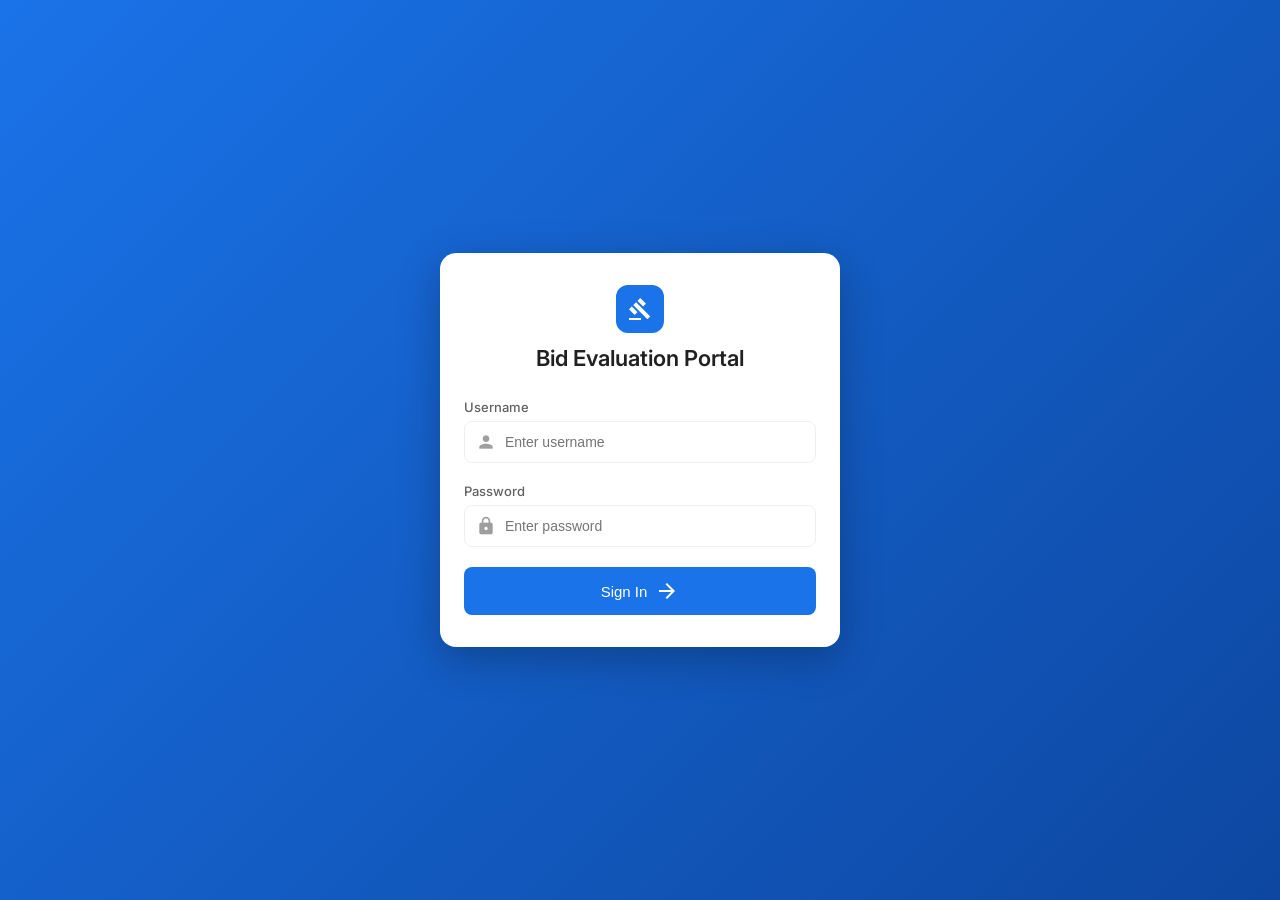
==== commit c904f00b: "Update and rename login.html to index.html" ====
--- a/index.html
+++ b/index.html
@@ -1,1685 +1,188 @@
 <!DOCTYPE html>
 <html lang="en">
 <head>
-<meta charset="UTF-8"/>
-<meta name="viewport" content="width=device-width,initial-scale=1"/>
-<title>Bid Evaluation Portal</title>
-<link rel="preconnect" href="https://fonts.googleapis.com"/>
-<link href="https://fonts.googleapis.com/css2?family=Inter:wght@300;400;500;600;700&family=Space+Grotesk:wght@500;600;700&display=swap" rel="stylesheet"/>
-<style>
-/* ── TOKENS ──────────────────────────────────────────────── */
-:root{
-  --navy:    #0f2744;
-  --navy2:   #1a3a5c;
-  --navy3:   #214873;
-  --blue:    #1e6fb5;
-  --sky:     #3b9ede;
-  --gold:    #e8a020;
-  --gold2:   #f5b942;
-  --red:     #c0392b;
-  --red2:    #e74c3c;
-  --green:   #1a7a4a;
-  --green2:  #27ae60;
-  --amber:   #d68910;
-  --gray1:   #f4f6f9;
-  --gray2:   #e8ecf2;
-  --gray3:   #c8d0dc;
-  --gray4:   #8a97a8;
-  --text:    #1a2332;
-  --text2:   #4a5568;
-  --text3:   #718096;
-  --white:   #ffffff;
-  --border:  #d4dbe6;
-  --shadow:  0 2px 12px rgba(15,39,68,.10);
-  --shadow2: 0 4px 24px rgba(15,39,68,.16);
-  --r:       10px;
-  --r2:      6px;
-}
-*,*::before,*::after{box-sizing:border-box;margin:0;padding:0}
-body{font-family:'Inter',sans-serif;background:var(--gray1);color:var(--text);min-height:100vh}
-
-/* ── AUTH SCREEN ─────────────────────────────────────────── */
-#auth-screen{
-  display:flex;align-items:center;justify-content:center;
-  min-height:100vh;
-  background:linear-gradient(145deg,var(--navy) 0%,var(--navy2) 50%,var(--navy3) 100%);
-}
-.auth-card{
-  background:var(--white);border-radius:16px;padding:40px 44px;
-  width:100%;max-width:420px;box-shadow:0 24px 64px rgba(0,0,0,.35);
-}
-.auth-logo{
-  display:flex;align-items:center;gap:12px;margin-bottom:28px;
-}
-.auth-logo-icon{
-  width:44px;height:44px;background:var(--navy);border-radius:10px;
-  display:flex;align-items:center;justify-content:center;font-size:22px;
-}
-.auth-logo-text{font-family:'Space Grotesk',sans-serif;font-size:17px;font-weight:700;color:var(--navy);line-height:1.2}
-.auth-logo-sub{font-size:12px;font-weight:400;color:var(--text3)}
-.auth-tabs{display:flex;gap:0;background:var(--gray1);border-radius:8px;padding:3px;margin-bottom:24px}
-.auth-tab{
-  flex:1;padding:8px;text-align:center;font-size:13px;font-weight:500;
-  border-radius:6px;cursor:pointer;color:var(--text3);transition:all .2s
-}
-.auth-tab.active{background:var(--white);color:var(--navy);box-shadow:var(--shadow);font-weight:600}
-.auth-form-title{font-family:'Space Grotesk',sans-serif;font-size:22px;font-weight:700;color:var(--navy);margin-bottom:4px}
-.auth-form-sub{font-size:13px;color:var(--text3);margin-bottom:22px}
-.form-group{margin-bottom:16px}
-.form-label{display:block;font-size:12px;font-weight:600;color:var(--text2);margin-bottom:6px;text-transform:uppercase;letter-spacing:.5px}
-.form-input{
-  width:100%;padding:10px 14px;border:1.5px solid var(--border);border-radius:var(--r2);
-  font-size:14px;font-family:'Inter',sans-serif;color:var(--text);background:var(--white);
-  transition:border-color .2s,box-shadow .2s;outline:none
-}
-.form-input:focus{border-color:var(--blue);box-shadow:0 0 0 3px rgba(30,111,181,.12)}
-select.form-input{cursor:pointer}
-.btn{
-  display:inline-flex;align-items:center;justify-content:center;gap:8px;
-  padding:10px 20px;border-radius:var(--r2);font-size:14px;font-weight:600;
-  font-family:'Inter',sans-serif;cursor:pointer;border:none;transition:all .18s;
-  text-decoration:none;white-space:nowrap
-}
-.btn-primary{background:var(--navy);color:var(--white)}
-.btn-primary:hover{background:var(--navy2);transform:translateY(-1px);box-shadow:var(--shadow2)}
-.btn-gold{background:var(--gold);color:var(--white)}
-.btn-gold:hover{background:var(--gold2)}
-.btn-outline{background:transparent;color:var(--navy);border:1.5px solid var(--border)}
-.btn-outline:hover{border-color:var(--blue);color:var(--blue)}
-.btn-danger{background:var(--red);color:var(--white)}
-.btn-danger:hover{background:var(--red2)}
-.btn-sm{padding:6px 14px;font-size:12px}
-.btn-xs{padding:4px 10px;font-size:11px}
-.btn-full{width:100%}
-.auth-err{
-  background:#fef2f2;border:1px solid #fecaca;color:var(--red);
-  border-radius:var(--r2);padding:10px 14px;font-size:13px;margin-bottom:14px;display:none
-}
-.auth-ok{
-  background:#f0fdf4;border:1px solid #bbf7d0;color:var(--green);
-  border-radius:var(--r2);padding:10px 14px;font-size:13px;margin-bottom:14px;display:none
-}
-
-/* ── APP LAYOUT ──────────────────────────────────────────── */
-#app{display:none;min-height:100vh;display:none}
-.app-layout{display:flex;min-height:100vh}
-
-/* SIDEBAR */
-.sidebar{
-  width:240px;min-height:100vh;background:var(--navy);
-  display:flex;flex-direction:column;flex-shrink:0;
-  position:fixed;top:0;left:0;z-index:100;
-}
-.sidebar-brand{
-  padding:20px 20px 16px;border-bottom:1px solid rgba(255,255,255,.08);
-  display:flex;align-items:center;gap:10px
-}
-.sidebar-brand-icon{
-  width:36px;height:36px;background:var(--gold);border-radius:8px;
-  display:flex;align-items:center;justify-content:center;font-size:18px;flex-shrink:0
-}
-.sidebar-brand-text{font-family:'Space Grotesk',sans-serif;font-size:14px;font-weight:700;color:var(--white);line-height:1.2}
-.sidebar-brand-sub{font-size:10px;color:rgba(255,255,255,.5);font-weight:400}
-.sidebar-nav{flex:1;padding:12px 0;overflow-y:auto}
-.nav-section{font-size:10px;font-weight:700;color:rgba(255,255,255,.35);
-  text-transform:uppercase;letter-spacing:1px;padding:14px 20px 6px}
-.nav-item{
-  display:flex;align-items:center;gap:10px;padding:10px 20px;
-  color:rgba(255,255,255,.65);font-size:13px;font-weight:500;
-  cursor:pointer;transition:all .18s;border-left:3px solid transparent
-}
-.nav-item:hover{color:var(--white);background:rgba(255,255,255,.06)}
-.nav-item.active{color:var(--white);background:rgba(255,255,255,.10);border-left-color:var(--gold)}
-.nav-icon{font-size:16px;width:20px;text-align:center;flex-shrink:0}
-.sidebar-user{
-  padding:14px 20px;border-top:1px solid rgba(255,255,255,.08);
-  display:flex;align-items:center;gap:10px
-}
-.user-avatar{
-  width:32px;height:32px;background:var(--gold);border-radius:50%;
-  display:flex;align-items:center;justify-content:center;font-size:13px;font-weight:700;
-  color:var(--navy);flex-shrink:0
-}
-.user-info{flex:1;min-width:0}
-.user-name{font-size:12px;font-weight:600;color:var(--white);white-space:nowrap;overflow:hidden;text-overflow:ellipsis}
-.user-role{font-size:10px;color:rgba(255,255,255,.45)}
-.logout-btn{background:none;border:none;color:rgba(255,255,255,.4);cursor:pointer;font-size:16px;padding:4px;transition:color .2s}
-.logout-btn:hover{color:var(--gold2)}
-
-/* MAIN */
-.main{margin-left:240px;flex:1;display:flex;flex-direction:column;min-height:100vh}
-.topbar{
-  background:var(--white);border-bottom:1px solid var(--border);
-  padding:0 28px;height:58px;display:flex;align-items:center;
-  justify-content:space-between;position:sticky;top:0;z-index:50
-}
-.topbar-title{font-family:'Space Grotesk',sans-serif;font-size:18px;font-weight:700;color:var(--navy)}
-.topbar-right{display:flex;align-items:center;gap:12px}
-.badge-dot{
-  width:8px;height:8px;background:var(--red2);border-radius:50%;
-  animation:pulse 2s infinite
-}
-@keyframes pulse{0%,100%{opacity:1}50%{opacity:.4}}
-.content{padding:24px 28px;flex:1}
-.page{display:none}
-.page.active{display:block}
-
-/* ── STAT CARDS ──────────────────────────────────────────── */
-.stats-grid{display:grid;grid-template-columns:repeat(auto-fill,minmax(160px,1fr));gap:16px;margin-bottom:24px}
-.stat-card{
-  background:var(--white);border-radius:var(--r);padding:18px 20px;
-  box-shadow:var(--shadow);border-top:3px solid transparent;
-}
-.stat-card.navy{border-top-color:var(--navy)}
-.stat-card.blue{border-top-color:var(--blue)}
-.stat-card.gold{border-top-color:var(--gold)}
-.stat-card.green{border-top-color:var(--green2)}
-.stat-card.red{border-top-color:var(--red2)}
-.stat-card.amber{border-top-color:var(--amber)}
-.stat-num{font-family:'Space Grotesk',sans-serif;font-size:28px;font-weight:700;color:var(--navy)}
-.stat-lbl{font-size:12px;color:var(--text3);margin-top:4px;font-weight:500}
-
-/* ── PANELS ──────────────────────────────────────────────── */
-.panel{background:var(--white);border-radius:var(--r);box-shadow:var(--shadow);margin-bottom:20px}
-.panel-head{
-  padding:16px 20px;border-bottom:1px solid var(--gray2);
-  display:flex;align-items:center;justify-content:space-between;flex-wrap:wrap;gap:8px
-}
-.panel-title{font-family:'Space Grotesk',sans-serif;font-size:15px;font-weight:700;color:var(--navy)}
-.panel-body{padding:20px}
-.panel-body.no-pad{padding:0}
-
-/* ── TABLE ───────────────────────────────────────────────── */
-.table-wrap{overflow-x:auto}
-table{width:100%;border-collapse:collapse;font-size:13px}
-thead tr{background:var(--gray1)}
-th{padding:10px 14px;text-align:left;font-size:11px;font-weight:700;color:var(--text2);
-   text-transform:uppercase;letter-spacing:.5px;white-space:nowrap;border-bottom:1px solid var(--border)}
-td{padding:11px 14px;border-bottom:1px solid var(--gray2);color:var(--text);vertical-align:middle}
-tr:last-child td{border-bottom:none}
-tr:hover td{background:var(--gray1)}
-.td-sm{font-size:11px;color:var(--text3)}
-
-/* ── BADGES ──────────────────────────────────────────────── */
-.badge{
-  display:inline-flex;align-items:center;gap:4px;
-  padding:3px 9px;border-radius:99px;font-size:11px;font-weight:600;white-space:nowrap
-}
-.badge-navy{background:rgba(15,39,68,.1);color:var(--navy)}
-.badge-blue{background:rgba(30,111,181,.12);color:var(--blue)}
-.badge-gold{background:rgba(232,160,32,.15);color:#8a5e00}
-.badge-green{background:rgba(39,174,96,.12);color:var(--green)}
-.badge-red{background:rgba(192,57,43,.12);color:var(--red)}
-.badge-gray{background:var(--gray2);color:var(--text3)}
-.badge-amber{background:rgba(214,137,16,.12);color:var(--amber)}
-
-/* ── PROGRESS BAR ────────────────────────────────────────── */
-.prog-wrap{display:flex;align-items:center;gap:10px}
-.prog-bar{flex:1;height:6px;background:var(--gray2);border-radius:99px;overflow:hidden}
-.prog-fill{height:100%;border-radius:99px;transition:width .4s}
-.prog-fill.low{background:var(--red2)}
-.prog-fill.mid{background:var(--amber)}
-.prog-fill.high{background:var(--green2)}
-.prog-fill.done{background:var(--blue)}
-
-/* ── ACTIVITY TIMELINE ───────────────────────────────────── */
-.timeline{padding:4px 0}
-.tl-item{display:flex;gap:14px;padding:12px 0;position:relative}
-.tl-item:not(:last-child)::after{
-  content:'';position:absolute;left:15px;top:36px;bottom:0;
-  width:2px;background:var(--gray2)
-}
-.tl-dot{
-  width:32px;height:32px;border-radius:50%;flex-shrink:0;
-  display:flex;align-items:center;justify-content:center;font-size:14px;
-  border:2px solid transparent;z-index:1
-}
-.tl-dot.pending{background:var(--gray2);border-color:var(--gray3);color:var(--text3)}
-.tl-dot.in_progress{background:rgba(30,111,181,.15);border-color:var(--blue);color:var(--blue)}
-.tl-dot.completed{background:rgba(39,174,96,.15);border-color:var(--green2);color:var(--green2)}
-.tl-dot.delayed{background:rgba(192,57,43,.1);border-color:var(--red2);color:var(--red2)}
-.tl-body{flex:1;padding-top:4px}
-.tl-name{font-size:13px;font-weight:600;color:var(--text)}
-.tl-meta{font-size:11px;color:var(--text3);margin-top:3px;display:flex;flex-wrap:wrap;gap:8px}
-.tl-actions{display:flex;gap:6px;margin-top:8px}
-
-/* ── MODAL ───────────────────────────────────────────────── */
-.modal-overlay{
-  position:fixed;inset:0;background:rgba(0,0,0,.45);z-index:500;
-  display:none;align-items:center;justify-content:center;padding:20px
-}
-.modal-overlay.open{display:flex}
-.modal{
-  background:var(--white);border-radius:14px;width:100%;max-width:540px;
-  max-height:90vh;overflow-y:auto;box-shadow:0 32px 80px rgba(0,0,0,.28)
-}
-.modal-lg{max-width:700px}
-.modal-head{
-  padding:20px 24px 16px;border-bottom:1px solid var(--gray2);
-  display:flex;align-items:center;justify-content:space-between
-}
-.modal-title{font-family:'Space Grotesk',sans-serif;font-size:17px;font-weight:700;color:var(--navy)}
-.modal-close{background:none;border:none;font-size:20px;cursor:pointer;color:var(--text3);
-  padding:4px;border-radius:6px;transition:background .2s}
-.modal-close:hover{background:var(--gray2)}
-.modal-body{padding:20px 24px}
-.modal-foot{
-  padding:16px 24px;border-top:1px solid var(--gray2);
-  display:flex;justify-content:flex-end;gap:10px
-}
-.form-row{display:grid;grid-template-columns:1fr 1fr;gap:14px}
-.form-hint{font-size:11px;color:var(--text3);margin-top:4px}
-
-/* ── FILTER BAR ──────────────────────────────────────────── */
-.filter-bar{display:flex;align-items:center;gap:10px;flex-wrap:wrap;margin-bottom:16px}
-.filter-bar input,.filter-bar select{
-  padding:8px 12px;border:1.5px solid var(--border);border-radius:var(--r2);
-  font-size:13px;font-family:'Inter',sans-serif;color:var(--text);background:var(--white);
-  outline:none;transition:border-color .2s
-}
-.filter-bar input:focus,.filter-bar select:focus{border-color:var(--blue)}
-.filter-bar input{min-width:200px}
-
-/* ── DELAY ALERT ─────────────────────────────────────────── */
-.delay-alert{
-  background:linear-gradient(135deg,rgba(192,57,43,.06),rgba(192,57,43,.02));
-  border:1px solid rgba(192,57,43,.25);border-radius:var(--r);
-  padding:14px 18px;display:flex;align-items:center;gap:12px;margin-bottom:20px
-}
-.delay-alert-icon{font-size:22px}
-.delay-alert-text{font-size:13px;color:var(--red);font-weight:500}
-
-/* ── BIDDER TABLE extras ─────────────────────────────────── */
-.score-bar-wrap{width:80px;display:inline-flex;align-items:center;gap:6px}
-.score-bar{flex:1;height:5px;background:var(--gray2);border-radius:99px}
-.score-fill{height:100%;border-radius:99px;background:var(--blue)}
-
-/* ── TOAST ───────────────────────────────────────────────── */
-#toast{
-  position:fixed;bottom:24px;right:24px;z-index:9999;
-  background:var(--navy);color:var(--white);padding:12px 20px;border-radius:10px;
-  font-size:13px;font-weight:500;box-shadow:var(--shadow2);
-  transform:translateY(80px);opacity:0;transition:all .3s;max-width:320px
-}
-#toast.show{transform:translateY(0);opacity:1}
-#toast.err{background:var(--red)}
-#toast.ok{background:var(--green)}
-
-/* ── EMPTY ───────────────────────────────────────────────── */
-.empty{text-align:center;padding:48px 20px;color:var(--text3)}
-.empty-icon{font-size:40px;margin-bottom:12px}
-.empty-text{font-size:14px}
-
-/* ── TWO-COL LAYOUT ──────────────────────────────────────── */
-.two-col{display:grid;grid-template-columns:1fr 1fr;gap:20px}
-@media(max-width:900px){.two-col{grid-template-columns:1fr}}
-
-/* ── PHASE HEADER ────────────────────────────────────────── */
-.phase-header{
-  display:flex;align-items:center;gap:10px;padding:14px 20px;
-  border-radius:var(--r);margin-bottom:14px;font-weight:600;font-size:14px
-}
-.phase-header.technical{background:rgba(30,111,181,.08);color:var(--blue);border:1px solid rgba(30,111,181,.2)}
-.phase-header.financial{background:rgba(232,160,32,.08);color:#7a5200;border:1px solid rgba(232,160,32,.25)}
-.phase-header.completed{background:rgba(39,174,96,.08);color:var(--green);border:1px solid rgba(39,174,96,.2)}
-
-/* ── RESPONSIVE ──────────────────────────────────────────── */
-@media(max-width:768px){
-  .sidebar{transform:translateX(-100%);transition:transform .3s}
-  .sidebar.open{transform:translateX(0)}
-  .main{margin-left:0}
-  .content{padding:16px}
-  .form-row{grid-template-columns:1fr}
-  .stats-grid{grid-template-columns:repeat(2,1fr)}
-}
-</style>
+  <base target="_top">
+  <meta charset="UTF-8">
+  <meta name="viewport" content="width=device-width, initial-scale=1.0">
+  <title>Bid Evaluation Portal - Login</title>
+  <link href="https://fonts.googleapis.com/css2?family=Inter:wght@300;400;500;600;700&display=swap" rel="stylesheet">
+  <link href="https://fonts.googleapis.com/icon?family=Material+Icons" rel="stylesheet">
+  <style>
+    * {
+      margin: 0;
+      padding: 0;
+      box-sizing: border-box;
+    }
+    :root {
+      --primary: #1a73e8;
+      --primary-dark: #0d47a1;
+      --error: #ea4335;
+      --gray-200: #eeeeee;
+      --gray-700: #616161;
+      --gray-900: #212121;
+    }
+    body {
+      font-family: 'Inter', sans-serif;
+      background: linear-gradient(135deg, var(--primary) 0%, var(--primary-dark) 100%);
+      min-height: 100vh;
+      display: flex;
+      align-items: center;
+      justify-content: center;
+      padding: 16px;
+    }
+    .login-container {
+      background: white;
+      border-radius: 16px;
+      box-shadow: 0 12px 40px rgba(0, 0, 0, 0.25);
+      width: 100%;
+      max-width: 400px;
+      overflow: hidden;
+      padding: 32px 24px;
+    }
+    .login-header {
+      text-align: center;
+      margin-bottom: 28px;
+    }
+    .login-header .logo-icon {
+      background: var(--primary);
+      color: white;
+      width: 48px;
+      height: 48px;
+      border-radius: 12px;
+      display: inline-flex;
+      align-items: center;
+      justify-content: center;
+      margin-bottom: 12px;
+    }
+    .login-header h2 {
+      font-size: 22px;
+      color: var(--gray-900);
+      font-weight: 600;
+    }
+    .form-group {
+      margin-bottom: 20px;
+    }
+    .form-group label {
+      display: block;
+      font-size: 13px;
+      font-weight: 500;
+      color: var(--gray-700);
+      margin-bottom: 6px;
+    }
+    .input-wrapper {
+      position: relative;
+    }
+    .input-wrapper .material-icons {
+      position: absolute;
+      left: 12px;
+      top: 50%;
+      transform: translateY(-50%);
+      color: #9e9e9e;
+      font-size: 20px;
+    }
+    .input-wrapper input {
+      width: 100%;
+      padding: 12px 12px 12px 40px;
+      border: 1px solid var(--gray-200);
+      border-radius: 8px;
+      font-size: 14px;
+      transition: border-color 0.2s;
+    }
+    .input-wrapper input:focus {
+      outline: none;
+      border-color: var(--primary);
+    }
+    .login-btn {
+      width: 100%;
+      padding: 12px;
+      background: var(--primary);
+      color: white;
+      border: none;
+      border-radius: 8px;
+      font-size: 15px;
+      font-weight: 500;
+      cursor: pointer;
+      display: flex;
+      align-items: center;
+      justify-content: center;
+      gap: 8px;
+      transition: background 0.2s;
+    }
+    .login-btn:hover { background: var(--primary-dark); }
+    .error-message {
+      background: #fce8e6;
+      color: var(--error);
+      padding: 12px;
+      border-radius: 8px;
+      font-size: 13px;
+      margin-bottom: 16px;
+      display: none;
+      align-items: center;
+      gap: 8px;
+    }
+  </style>
 </head>
 <body>
-
-<!-- ═══════════ AUTH SCREEN ═══════════ -->
-<div id="auth-screen">
-  <div class="auth-card">
-    <div class="auth-logo">
-      <div class="auth-logo-icon">⚖️</div>
-      <div>
-        <div class="auth-logo-text">Bid Evaluation Portal</div>
-        <div class="auth-logo-sub">Procurement & Tendering Management</div>
-      </div>
+  <div class="login-container">
+    <div class="login-header">
+      <div class="logo-icon"><span class="material-icons">gavel</span></div>
+      <h2>Bid Evaluation Portal</h2>
     </div>
-
-    <div class="auth-tabs">
-      <div class="auth-tab active" id="tab-login" onclick="switchAuthTab('login')">Login</div>
-      <div class="auth-tab" id="tab-register" onclick="switchAuthTab('register')">Register</div>
+    <div id="errorMessage" class="error-message">
+      <span class="material-icons">error</span>
+      <span id="errorText"></span>
     </div>
-
-    <!-- LOGIN -->
-    <div id="auth-login">
-      <div class="auth-form-title">Welcome back</div>
-      <div class="auth-form-sub">Sign in to your evaluation account</div>
-      <div class="auth-err" id="login-err"></div>
+    <form id="loginForm">
       <div class="form-group">
-        <label class="form-label">Email Address</label>
-        <input class="form-input" type="email" id="login-email" placeholder="your@email.com"
-               onkeydown="if(event.key==='Enter')doLogin()"/>
-      </div>
-      <div class="form-group">
-        <label class="form-label">Password</label>
-        <input class="form-input" type="password" id="login-pw" placeholder="••••••••"
-               onkeydown="if(event.key==='Enter')doLogin()"/>
-      </div>
-      <button class="btn btn-primary btn-full" onclick="doLogin()" style="margin-top:4px">
-        Sign In →
-      </button>
-    </div>
-
-    <!-- REGISTER -->
-    <div id="auth-register" style="display:none">
-      <div class="auth-form-title">Create Account</div>
-      <div class="auth-form-sub">Register as a bid evaluator</div>
-      <div class="auth-err" id="reg-err"></div>
-      <div class="auth-ok"  id="reg-ok"></div>
-      <div class="form-group">
-        <label class="form-label">Full Name</label>
-        <input class="form-input" type="text" id="reg-name" placeholder="Your full name"/>
-      </div>
-      <div class="form-group">
-        <label class="form-label">Email Address</label>
-        <input class="form-input" type="email" id="reg-email" placeholder="your@email.com"/>
-      </div>
-      <div class="form-group">
-        <label class="form-label">Role</label>
-        <select class="form-input" id="reg-role">
-          <option value="evaluator">Evaluator</option>
-          <option value="secretary">Secretary</option>
-          <option value="admin">Admin</option>
-        </select>
-      </div>
-      <div class="form-group">
-        <label class="form-label">Password</label>
-        <input class="form-input" type="password" id="reg-pw" placeholder="Min. 6 characters"/>
-      </div>
-      <button class="btn btn-primary btn-full" onclick="doRegister()" style="margin-top:4px">
-        Create Account
-      </button>
-    </div>
-  </div>
-</div>
-
-<!-- ═══════════ APP ═══════════ -->
-<div id="app">
-  <div class="app-layout">
-
-    <!-- SIDEBAR -->
-    <nav class="sidebar" id="sidebar">
-      <div class="sidebar-brand">
-        <div class="sidebar-brand-icon">⚖️</div>
-        <div>
-          <div class="sidebar-brand-text">Bid Portal</div>
-          <div class="sidebar-brand-sub">Evaluation Management</div>
-        </div>
-      </div>
-      <div class="sidebar-nav">
-        <div class="nav-section">Overview</div>
-        <div class="nav-item active" onclick="showPage('dashboard',this)">
-          <span class="nav-icon">🏠</span> Dashboard
-        </div>
-        <div class="nav-item" onclick="showPage('delay',this)">
-          <span class="nav-icon">⚠️</span> Delay Report
-          <span id="delay-badge" style="margin-left:auto;background:var(--red2);color:#fff;
-            border-radius:99px;padding:1px 7px;font-size:10px;font-weight:700;display:none"></span>
-        </div>
-
-        <div class="nav-section">Bids</div>
-        <div class="nav-item" onclick="showPage('bids',this)">
-          <span class="nav-icon">📋</span> All Bids
-        </div>
-        <div class="nav-item" onclick="openNewBidModal()">
-          <span class="nav-icon">➕</span> Register New Bid
-        </div>
-
-        <div class="nav-section">Reference</div>
-        <div class="nav-item" onclick="showPage('clarifications',this)">
-          <span class="nav-icon">📨</span> Clarifications
-        </div>
-      </div>
-      <div class="sidebar-user">
-        <div class="user-avatar" id="user-av">A</div>
-        <div class="user-info">
-          <div class="user-name" id="user-name-display">User</div>
-          <div class="user-role" id="user-role-display">evaluator</div>
-        </div>
-        <button class="logout-btn" onclick="doLogout()" title="Logout">⇦</button>
-      </div>
-    </nav>
-
-    <!-- MAIN -->
-    <div class="main">
-      <div class="topbar">
-        <div class="topbar-title" id="page-title">Dashboard</div>
-        <div class="topbar-right">
-          <span id="topbar-delay-indicator" style="display:none;align-items:center;gap:6px;font-size:12px;color:var(--red);font-weight:600">
-            <span class="badge-dot"></span> Delayed activities
-          </span>
-          <span style="font-size:12px;color:var(--text3)" id="topbar-date"></span>
-        </div>
-      </div>
-
-      <div class="content">
-
-        <!-- ── DASHBOARD ── -->
-        <div class="page active" id="page-dashboard">
-          <div class="stats-grid" id="dash-stats"></div>
-          <div class="two-col">
-            <div>
-              <div class="panel">
-                <div class="panel-head">
-                  <span class="panel-title">📋 Recent Bids</span>
-                  <button class="btn btn-outline btn-sm" onclick="showPage('bids',null)">View All</button>
-                </div>
-                <div class="panel-body no-pad">
-                  <div class="table-wrap"><table id="dash-recent-bids-table"><tbody></tbody></table></div>
-                </div>
-              </div>
-            </div>
-            <div>
-              <div class="panel">
-                <div class="panel-head"><span class="panel-title">⏰ Due Soon (≤3 days)</span></div>
-                <div class="panel-body" id="dash-soon-body">
-                  <div class="empty"><div class="empty-icon">✅</div><div class="empty-text">No activities due soon</div></div>
-                </div>
-              </div>
-              <div class="panel">
-                <div class="panel-head"><span class="panel-title">📊 By PAC</span></div>
-                <div class="panel-body" id="dash-pac-body"></div>
-              </div>
-            </div>
-          </div>
-        </div>
-
-        <!-- ── BIDS LIST ── -->
-        <div class="page" id="page-bids">
-          <div class="filter-bar">
-            <input type="search" id="bid-search" placeholder="🔍  Search bids…" oninput="renderBidsTable()"/>
-            <select id="bid-filter-pac" onchange="renderBidsTable()">
-              <option value="">All PACs</option>
-              <option>PAC ONE</option><option>PAC TWO</option>
-              <option>PAC THREE</option><option>PAC FOUR</option>
-            </select>
-            <select id="bid-filter-method" onchange="renderBidsTable()">
-              <option value="">All Methods</option>
-              <option value="Open Bid">Open Bid</option>
-              <option value="Direct Purchase">Direct Purchase</option>
-              <option value="Proforma">Proforma</option>
-            </select>
-            <select id="bid-filter-phase" onchange="renderBidsTable()">
-              <option value="">All Phases</option>
-              <option value="technical">Technical</option>
-              <option value="financial">Financial</option>
-              <option value="completed">Completed</option>
-            </select>
-            <button class="btn btn-primary btn-sm" onclick="openNewBidModal()">➕ New Bid</button>
-          </div>
-          <div class="panel">
-            <div class="panel-body no-pad">
-              <div class="table-wrap">
-                <table id="bids-table">
-                  <thead>
-                    <tr>
-                      <th>Bid No.</th><th>Bid Name</th><th>PAC</th><th>Method</th>
-                      <th>Phase</th><th>Progress</th><th>Status</th><th>Actions</th>
-                    </tr>
-                  </thead>
-                  <tbody id="bids-tbody"></tbody>
-                </table>
-              </div>
-            </div>
-          </div>
-        </div>
-
-        <!-- ── BID DETAIL ── -->
-        <div class="page" id="page-bid-detail">
-          <button class="btn btn-outline btn-sm" style="margin-bottom:16px" onclick="showPage('bids',null)">← Back to Bids</button>
-          <div id="bid-detail-content"></div>
-        </div>
-
-        <!-- ── DELAY REPORT ── -->
-        <div class="page" id="page-delay">
-          <div class="panel">
-            <div class="panel-head">
-              <span class="panel-title">⚠️ Delayed Activities Report</span>
-              <button class="btn btn-outline btn-sm" onclick="loadDelayReport()">🔄 Refresh</button>
-            </div>
-            <div class="panel-body no-pad">
-              <div class="table-wrap">
-                <table>
-                  <thead>
-                    <tr>
-                      <th>Bid No.</th><th>Bid Name</th><th>PAC</th>
-                      <th>Phase</th><th>Activity</th><th>Due Date</th>
-                      <th>Days Overdue</th><th>Status</th>
-                    </tr>
-                  </thead>
-                  <tbody id="delay-tbody"></tbody>
-                </table>
-              </div>
-            </div>
-          </div>
-        </div>
-
-        <!-- ── CLARIFICATIONS ── -->
-        <div class="page" id="page-clarifications">
-          <div class="panel">
-            <div class="panel-head">
-              <span class="panel-title">📨 All Clarification Requests</span>
-            </div>
-            <div class="panel-body no-pad">
-              <div class="table-wrap">
-                <table>
-                  <thead>
-                    <tr>
-                      <th>Bid No.</th><th>Subject</th><th>Requested Date</th>
-                      <th>Response Date</th><th>Status</th><th>Notes</th>
-                    </tr>
-                  </thead>
-                  <tbody id="clar-tbody"></tbody>
-                </table>
-              </div>
-            </div>
-          </div>
-        </div>
-
-      </div><!-- /content -->
-    </div><!-- /main -->
-  </div>
-</div><!-- /app -->
-
-<!-- ══════════ MODALS ══════════ -->
-
-<!-- NEW / EDIT BID -->
-<div class="modal-overlay" id="modal-bid">
-  <div class="modal">
-    <div class="modal-head">
-      <span class="modal-title" id="modal-bid-title">Register New Bid</span>
-      <button class="modal-close" onclick="closeModal('modal-bid')">✕</button>
-    </div>
-    <div class="modal-body">
-      <input type="hidden" id="bid-form-id"/>
-      <div class="form-row">
-        <div class="form-group">
-          <label class="form-label">Bid Number *</label>
-          <input class="form-input" type="text" id="bid-form-number" placeholder="e.g. BID/2025/001"/>
-        </div>
-        <div class="form-group">
-          <label class="form-label">PAC *</label>
-          <select class="form-input" id="bid-form-pac">
-            <option value="">Select PAC…</option>
-            <option>PAC ONE</option><option>PAC TWO</option>
-            <option>PAC THREE</option><option>PAC FOUR</option>
-          </select>
+        <label>Username</label>
+        <div class="input-wrapper">
+          <span class="material-icons">person</span>
+          <input type="text" id="username" required placeholder="Enter username">
         </div>
       </div>
       <div class="form-group">
-        <label class="form-label">Bid Name / Description *</label>
-        <input class="form-input" type="text" id="bid-form-name" placeholder="Full tender title"/>
-      </div>
-      <div class="form-group">
-        <label class="form-label">Purchase Method *</label>
-        <select class="form-input" id="bid-form-method">
-          <option value="">Select method…</option>
-          <option>Open Bid</option>
-          <option>Direct Purchase</option>
-          <option>Proforma</option>
-        </select>
-      </div>
-      <div class="form-group">
-        <label class="form-label">Notes</label>
-        <input class="form-input" type="text" id="bid-form-notes" placeholder="Optional remarks"/>
-      </div>
-      <div class="auth-err" id="bid-form-err"></div>
-    </div>
-    <div class="modal-foot">
-      <button class="btn btn-outline" onclick="closeModal('modal-bid')">Cancel</button>
-      <button class="btn btn-primary" onclick="saveBid()">Save Bid</button>
-    </div>
-  </div>
-</div>
-
-<!-- ADD BIDDER -->
-<div class="modal-overlay" id="modal-bidder">
-  <div class="modal">
-    <div class="modal-head">
-      <span class="modal-title" id="modal-bidder-title">Add Bidder</span>
-      <button class="modal-close" onclick="closeModal('modal-bidder')">✕</button>
-    </div>
-    <div class="modal-body">
-      <input type="hidden" id="bidder-form-id"/>
-      <input type="hidden" id="bidder-bid-id"/>
-      <div class="form-group">
-        <label class="form-label">Company Name *</label>
-        <input class="form-input" type="text" id="bidder-form-name" placeholder="Company / bidder name"/>
-      </div>
-      <div class="form-row">
-        <div class="form-group">
-          <label class="form-label">Technical Score (0–100)</label>
-          <input class="form-input" type="number" id="bidder-form-tech" min="0" max="100" placeholder="0"
-                 oninput="updateBidderTotal()"/>
-          <div class="form-hint">Weight: 60%</div>
-        </div>
-        <div class="form-group">
-          <label class="form-label">Financial Score (0–100)</label>
-          <input class="form-input" type="number" id="bidder-form-fin" min="0" max="100" placeholder="0"
-                 oninput="updateBidderTotal()"/>
-          <div class="form-hint">Weight: 40%</div>
+        <label>Password</label>
+        <div class="input-wrapper">
+          <span class="material-icons">lock</span>
+          <input type="password" id="password" required placeholder="Enter password">
         </div>
       </div>
-      <div style="background:var(--gray1);border-radius:var(--r2);padding:12px 16px;margin-bottom:14px;display:flex;align-items:center;justify-content:space-between">
-        <span style="font-size:13px;color:var(--text2);font-weight:600">Composite Total Score</span>
-        <span id="bidder-total-preview" style="font-family:'Space Grotesk',sans-serif;font-size:22px;font-weight:700;color:var(--navy)">0.00</span>
-      </div>
-      <div class="form-group">
-        <label class="form-label">Notes</label>
-        <input class="form-input" type="text" id="bidder-form-notes" placeholder="Optional"/>
-      </div>
-      <div class="auth-err" id="bidder-form-err"></div>
-    </div>
-    <div class="modal-foot">
-      <button class="btn btn-outline" onclick="closeModal('modal-bidder')">Cancel</button>
-      <button class="btn btn-primary" onclick="saveBidder()">Save Bidder</button>
-    </div>
+      <button type="submit" class="login-btn" id="loginBtn">
+        <span>Sign In</span>
+        <span class="material-icons">arrow_forward</span>
+      </button>
+    </form>
   </div>
-</div>
 
-<!-- ADD CLARIFICATION -->
-<div class="modal-overlay" id="modal-clar">
-  <div class="modal">
-    <div class="modal-head">
-      <span class="modal-title">Add Clarification Request</span>
-      <button class="modal-close" onclick="closeModal('modal-clar')">✕</button>
-    </div>
-    <div class="modal-body">
-      <input type="hidden" id="clar-bid-id"/>
-      <div class="form-group">
-        <label class="form-label">Subject *</label>
-        <input class="form-input" type="text" id="clar-subject" placeholder="Clarification subject"/>
-      </div>
-      <div class="form-row">
-        <div class="form-group">
-          <label class="form-label">Date Requested *</label>
-          <input class="form-input" type="date" id="clar-date"/>
-        </div>
-        <div class="form-group">
-          <label class="form-label">Response Date</label>
-          <input class="form-input" type="date" id="clar-resp-date"/>
-        </div>
-      </div>
-      <div class="form-group">
-        <label class="form-label">Notes</label>
-        <input class="form-input" type="text" id="clar-notes" placeholder="Optional details"/>
-      </div>
-      <div class="auth-err" id="clar-err"></div>
-    </div>
-    <div class="modal-foot">
-      <button class="btn btn-outline" onclick="closeModal('modal-clar')">Cancel</button>
-      <button class="btn btn-primary" onclick="saveClarification()">Add Clarification</button>
-    </div>
-  </div>
-</div>
-
-<!-- ACTIVITY NOTE -->
-<div class="modal-overlay" id="modal-activity">
-  <div class="modal">
-    <div class="modal-head">
-      <span class="modal-title" id="modal-act-title">Update Activity</span>
-      <button class="modal-close" onclick="closeModal('modal-activity')">✕</button>
-    </div>
-    <div class="modal-body">
-      <input type="hidden" id="act-form-id"/>
-      <input type="hidden" id="act-form-bid-id"/>
-      <input type="hidden" id="act-form-action"/>
-      <div class="form-group">
-        <label class="form-label">Notes / Remarks</label>
-        <input class="form-input" type="text" id="act-form-notes" placeholder="Optional notes for this activity"/>
-      </div>
-    </div>
-    <div class="modal-foot">
-      <button class="btn btn-outline" onclick="closeModal('modal-activity')">Cancel</button>
-      <button class="btn btn-primary" id="act-confirm-btn" onclick="confirmActivityAction()">Confirm</button>
-    </div>
-  </div>
-</div>
-
-<div id="toast"></div>
-
-<script>
-// ════════════════════════════════════════════════════════
-//  CONFIG
-// ════════════════════════════════════════════════════════
-const SCRIPT_URL = localStorage.getItem('script_url') || 'https://script.google.com/macros/s/AKfycbzthHpRF1glFVmuMxoC-7210dIM_L547XSUXejubdKSl4XHifjrQOSXOgNbD4iv6-8Jzg/exec';
-
-// ── Demo data (used when SCRIPT_URL not configured) ──────
-const DEMO = {
-  bids: [
-    { BidID:'BID001', BidNumber:'BID/2025/001', BidName:'Road Construction Materials Supply',
-      PAC:'PAC ONE', PurchaseMethod:'Open Bid', Phase:'technical', PhaseStatus:'in_progress',
-      CreatedAt: new Date(Date.now()-7*86400000).toISOString(),
-      activityProgress:50, totalActivities:8, doneActivities:4, hasDelay:true, clarificationCount:2 },
-    { BidID:'BID002', BidNumber:'BID/2025/002', BidName:'Office Furniture Procurement',
-      PAC:'PAC TWO', PurchaseMethod:'Direct Purchase', Phase:'financial', PhaseStatus:'in_progress',
-      CreatedAt: new Date(Date.now()-3*86400000).toISOString(),
-      activityProgress:75, totalActivities:8, doneActivities:6, hasDelay:false, clarificationCount:0 },
-    { BidID:'BID003', BidNumber:'BID/2025/003', BidName:'IT Equipment Supply & Installation',
-      PAC:'PAC ONE', PurchaseMethod:'Proforma', Phase:'completed', PhaseStatus:'completed',
-      CreatedAt: new Date(Date.now()-14*86400000).toISOString(),
-      activityProgress:100, totalActivities:8, doneActivities:8, hasDelay:false, clarificationCount:1 },
-    { BidID:'BID004', BidNumber:'BID/2025/004', BidName:'Laboratory Reagents and Consumables',
-      PAC:'PAC THREE', PurchaseMethod:'Open Bid', Phase:'technical', PhaseStatus:'in_progress',
-      CreatedAt: new Date(Date.now()-1*86400000).toISOString(),
-      activityProgress:12, totalActivities:8, doneActivities:1, hasDelay:false, clarificationCount:0 },
-  ],
-  bidders: {
-    BID001: [
-      { BidderID:'BDR001', CompanyName:'Horizon Construction PLC', TechnicalScore:82, FinancialScore:75, TotalScore:79.2, Status:'active' },
-      { BidderID:'BDR002', CompanyName:'BuildRight Engineers', TechnicalScore:91, FinancialScore:68, TotalScore:81.8, Status:'active' },
-      { BidderID:'BDR003', CompanyName:'Nile Construction Group', TechnicalScore:74, FinancialScore:88, TotalScore:79.6, Status:'active' },
-    ],
-    BID002: [
-      { BidderID:'BDR004', CompanyName:'Office Pro Supplies', TechnicalScore:88, FinancialScore:92, TotalScore:89.6, Status:'active' },
-      { BidderID:'BDR005', CompanyName:'FurniTech Ltd', TechnicalScore:79, FinancialScore:84, TotalScore:81.0, Status:'active' },
-    ],
-  },
-  activities: {
-    BID001: [
-      { ActivityID:'ACT001', Phase:'technical', ActivityKey:'tech_doc_collection', ActivityName:'Technical Document Collection', Status:'completed', StartDate:new Date(Date.now()-6*86400000).toISOString(), DueDate:new Date(Date.now()-4*86400000).toISOString(), CompletedDate:new Date(Date.now()-4*86400000).toISOString(), SLADays:5, IsDelayed:'false', Notes:'All docs received' },
-      { ActivityID:'ACT002', Phase:'technical', ActivityKey:'clarification_request', ActivityName:'Clarification Request', Status:'completed', StartDate:new Date(Date.now()-4*86400000).toISOString(), DueDate:new Date(Date.now()-2*86400000).toISOString(), CompletedDate:new Date(Date.now()-2*86400000).toISOString(), SLADays:3, IsDelayed:'false', Notes:'' },
-      { ActivityID:'ACT003', Phase:'technical', ActivityKey:'tech_eval_progress', ActivityName:'Technical Evaluation Progress', Status:'in_progress', StartDate:new Date(Date.now()-2*86400000).toISOString(), DueDate:new Date(Date.now()+2*86400000).toISOString(), CompletedDate:'', SLADays:10, IsDelayed:'false', Notes:'' },
-      { ActivityID:'ACT004', Phase:'technical', ActivityKey:'tech_report_submittal', ActivityName:'Technical Evaluation Report Submittal', Status:'pending', StartDate:'', DueDate:'', CompletedDate:'', SLADays:4, IsDelayed:'false', Notes:'' },
-      { ActivityID:'ACT005', Phase:'financial', ActivityKey:'fin_doc_collection', ActivityName:'Financial Document Collection', Status:'pending', StartDate:'', DueDate:'', CompletedDate:'', SLADays:4, IsDelayed:'false', Notes:'' },
-      { ActivityID:'ACT006', Phase:'financial', ActivityKey:'engineering_estimation', ActivityName:'Engineering Estimation & Approved Budget', Status:'pending', StartDate:'', DueDate:'', CompletedDate:'', SLADays:5, IsDelayed:'false', Notes:'' },
-      { ActivityID:'ACT007', Phase:'financial', ActivityKey:'doc_authentication', ActivityName:'Document Authentication', Status:'pending', StartDate:'', DueDate:'', CompletedDate:'', SLADays:3, IsDelayed:'false', Notes:'' },
-      { ActivityID:'ACT008', Phase:'financial', ActivityKey:'fin_report_evaluation', ActivityName:'Financial Report Evaluation', Status:'pending', StartDate:'', DueDate:'', CompletedDate:'', SLADays:7, IsDelayed:'false', Notes:'' },
-    ],
-  },
-  clarifications: [
-    { ClarificationID:'CLR001', BidID:'BID001', Subject:'Specification clarification for Grade-A steel', RequestedDate:'2025-01-10', ResponseDate:'2025-01-12', Status:'resolved', Notes:'Confirmed Grade-A per EN10025' },
-    { ClarificationID:'CLR002', BidID:'BID001', Subject:'Delivery timeline confirmation', RequestedDate:'2025-01-14', ResponseDate:'', Status:'pending', Notes:'' },
-  ],
-};
-
-// ════════════════════════════════════════════════════════
-//  STATE
-// ════════════════════════════════════════════════════════
-let SESSION = null;      // { token, user: {id,name,email,role} }
-let BIDS    = [];
-let currentBidId = null;
-
-// ════════════════════════════════════════════════════════
-//  INIT
-// ════════════════════════════════════════════════════════
-document.addEventListener('DOMContentLoaded', () => {
-  document.getElementById('topbar-date').textContent = new Date().toLocaleDateString('en-GB',{weekday:'short',day:'2-digit',month:'short',year:'numeric'});
-
-  const saved = sessionStorage.getItem('bid_session');
-  if (saved) {
-    SESSION = JSON.parse(saved);
-    bootApp();
-  }
-});
-
-function bootApp() {
-  document.getElementById('auth-screen').style.display = 'none';
-  document.getElementById('app').style.display = 'block';
-  document.getElementById('user-name-display').textContent  = SESSION.user.name;
-  document.getElementById('user-role-display').textContent  = SESSION.user.role;
-  document.getElementById('user-av').textContent             = SESSION.user.name.charAt(0).toUpperCase();
-  loadDashboard();
-  loadBids();
-}
-
-// ════════════════════════════════════════════════════════
-//  AUTH
-// ════════════════════════════════════════════════════════
-function switchAuthTab(tab) {
-  document.getElementById('auth-login').style.display    = tab==='login'    ? '' : 'none';
-  document.getElementById('auth-register').style.display = tab==='register' ? '' : 'none';
-  document.getElementById('tab-login').classList.toggle('active',    tab==='login');
-  document.getElementById('tab-register').classList.toggle('active', tab==='register');
-}
-
-async function doLogin() {
-  const email = document.getElementById('login-email').value.trim();
-  const pw    = document.getElementById('login-pw').value;
-  const err   = document.getElementById('login-err');
-  err.style.display = 'none';
-  if (!email||!pw) { showAuthErr(err,'Please enter email and password.'); return; }
-
-  if (SCRIPT_URL === 'https://script.google.com/macros/s/AKfycbzthHpRF1glFVmuMxoC-7210dIM_L547XSUXejubdKSl4XHifjrQOSXOgNbD4iv6-8Jzg/exec') {
-    // Demo login
-    if (email === 'admin@bid.gov' && pw === 'admin123') {
-      SESSION = { token:'demo', user:{ id:'USR001', name:'Demo Admin', email, role:'admin' }};
-      sessionStorage.setItem('bid_session', JSON.stringify(SESSION));
-      bootApp();
-    } else { showAuthErr(err,'Demo: admin@bid.gov / admin123'); }
-    return;
-  }
-
-  try {
-    const res  = await fetch(`${SCRIPT_URL}?action=login&email=${encodeURIComponent(email)}&pw=${encodeURIComponent(pw)}`);
-    const data = await res.json();
-    if (!data.success) { showAuthErr(err, data.error||'Login failed.'); return; }
-    SESSION = { token: data.token, user: data.user };
-    sessionStorage.setItem('bid_session', JSON.stringify(SESSION));
-    bootApp();
-  } catch { showAuthErr(err,'Cannot reach server. Check your SCRIPT_URL.'); }
-}
-
-async function doRegister() {
-  const name  = document.getElementById('reg-name').value.trim();
-  const email = document.getElementById('reg-email').value.trim();
-  const role  = document.getElementById('reg-role').value;
-  const pw    = document.getElementById('reg-pw').value;
-  const err   = document.getElementById('reg-err');
-  const ok    = document.getElementById('reg-ok');
-  err.style.display = 'none'; ok.style.display = 'none';
-
-  if (!name||!email||!pw) { showAuthErr(err,'All fields are required.'); return; }
-  if (pw.length < 6)      { showAuthErr(err,'Password must be at least 6 characters.'); return; }
-
-  if (SCRIPT_URL === 'https://script.google.com/macros/s/AKfycbzthHpRF1glFVmuMxoC-7210dIM_L547XSUXejubdKSl4XHifjrQOSXOgNbD4iv6-8Jzg/exec') {
-    showOkMsg(ok,`Demo mode: Account created for ${name}. Use admin@bid.gov / admin123 to login.`);
-    return;
-  }
-
-  try {
-    const res  = await fetch(SCRIPT_URL, { method:'POST', headers:{'Content-Type':'application/json'},
-      body: JSON.stringify({ action:'register', name, email, role, pw }) });
-    const data = await res.json();
-    if (!data.success) { showAuthErr(err, data.error); return; }
-    showOkMsg(ok, data.message || 'Account created! You can now log in.');
-    setTimeout(() => switchAuthTab('login'), 2000);
-  } catch { showAuthErr(err,'Server error.'); }
-}
-
-function doLogout() {
-  sessionStorage.removeItem('bid_session');
-  SESSION = null;
-  document.getElementById('app').style.display = 'none';
-  document.getElementById('auth-screen').style.display = 'flex';
-}
-
-function showAuthErr(el, msg) { el.textContent = msg; el.style.display = 'block'; }
-function showOkMsg(el, msg)   { el.textContent = msg; el.style.display = 'block'; }
-
-// ════════════════════════════════════════════════════════
-//  NAVIGATION
-// ════════════════════════════════════════════════════════
-const PAGE_TITLES = {
-  dashboard: 'Dashboard', bids: 'All Bids', delay: 'Delay Report',
-  'bid-detail': 'Bid Detail', clarifications: 'Clarifications',
-};
-
-function showPage(pageId, navEl) {
-  document.querySelectorAll('.page').forEach(p => p.classList.remove('active'));
-  document.querySelectorAll('.nav-item').forEach(n => n.classList.remove('active'));
-  const page = document.getElementById('page-'+pageId);
-  if (page) page.classList.add('active');
-  if (navEl) navEl.classList.add('active');
-  document.getElementById('page-title').textContent = PAGE_TITLES[pageId] || pageId;
-
-  if (pageId === 'bids')           renderBidsTable();
-  if (pageId === 'delay')          loadDelayReport();
-  if (pageId === 'clarifications') loadAllClarifications();
-}
-
-// ════════════════════════════════════════════════════════
-//  DASHBOARD
-// ════════════════════════════════════════════════════════
-async function loadDashboard() {
-  let data;
-  if (SCRIPT_URL === 'https://script.google.com/macros/s/AKfycbzthHpRF1glFVmuMxoC-7210dIM_L547XSUXejubdKSl4XHifjrQOSXOgNbD4iv6-8Jzg/exec') {
-    // Build demo dashboard
-    data = {
-      success: true,
-      summary: { totalBids:4, techPhase:2, finPhase:1, completed:1, delayedBids:1, pendingClars:1 },
-      pacBreakdown: [
-        {pac:'PAC ONE',count:2},{pac:'PAC TWO',count:1},{pac:'PAC THREE',count:1},{pac:'PAC FOUR',count:0}
-      ],
-      recentBids: DEMO.bids.slice(0,5),
-      soonDue: [
-        { BidID:'BID001', ActivityName:'Technical Evaluation Progress', Phase:'technical', daysLeft:2,
-          DueDate: new Date(Date.now()+2*86400000).toISOString() }
-      ],
-    };
-  } else {
-    try {
-      const res = await fetch(`${SCRIPT_URL}?action=getDashboard&token=${SESSION.token}`);
-      data = await res.json();
-    } catch { showToast('Could not load dashboard.','err'); return; }
-  }
-
-  if (!data.success) return;
-  const s = data.summary;
-
-  // Stats
-  document.getElementById('dash-stats').innerHTML = `
-    <div class="stat-card navy"><div class="stat-num">${s.totalBids}</div><div class="stat-lbl">Total Bids</div></div>
-    <div class="stat-card blue"><div class="stat-num">${s.techPhase}</div><div class="stat-lbl">Technical Phase</div></div>
-    <div class="stat-card gold"><div class="stat-num">${s.finPhase}</div><div class="stat-lbl">Financial Phase</div></div>
-    <div class="stat-card green"><div class="stat-num">${s.completed}</div><div class="stat-lbl">Completed</div></div>
-    <div class="stat-card red"><div class="stat-num">${s.delayedBids}</div><div class="stat-lbl">With Delays</div></div>
-    <div class="stat-card amber"><div class="stat-num">${s.pendingClars}</div><div class="stat-lbl">Pending Clarifications</div></div>
-  `;
-
-  // Delay indicator
-  if (s.delayedBids > 0) {
-    document.getElementById('topbar-delay-indicator').style.display = 'flex';
-    const db = document.getElementById('delay-badge');
-    db.textContent = s.delayedBids; db.style.display = 'inline';
-  }
-
-  // Recent bids
-  const tb = document.querySelector('#dash-recent-bids-table tbody');
-  tb.innerHTML = (data.recentBids||[]).map(b => `
-    <tr>
-      <td><span style="font-weight:600">${b.BidNumber}</span><div class="td-sm">${b.BidName}</div></td>
-      <td><span class="badge badge-navy">${b.PAC}</span></td>
-      <td>${phaseBadge(b.Phase)}</td>
-      <td><button class="btn btn-outline btn-xs" onclick="openBidDetail('${b.BidID}')">View</button></td>
-    </tr>`).join('') || '<tr><td colspan="4" style="text-align:center;padding:20px;color:var(--text3)">No bids yet</td></tr>';
-
-  // Soon due
-  const soonEl = document.getElementById('dash-soon-body');
-  if (data.soonDue && data.soonDue.length) {
-    soonEl.innerHTML = data.soonDue.map(a => `
-      <div style="display:flex;align-items:center;justify-content:space-between;padding:10px 0;border-bottom:1px solid var(--gray2)">
-        <div>
-          <div style="font-size:13px;font-weight:500">${a.ActivityName}</div>
-          <div style="font-size:11px;color:var(--text3)">${a.Phase} · ${a.BidNumber||'BID'}</div>
-        </div>
-        <span class="badge ${a.daysLeft===0?'badge-red':a.daysLeft<=1?'badge-amber':'badge-blue'}">
-          ${a.daysLeft===0?'Due today':`${a.daysLeft}d left`}
-        </span>
-      </div>`).join('');
-  } else {
-    soonEl.innerHTML = '<div class="empty"><div class="empty-icon">✅</div><div class="empty-text">No activities due soon</div></div>';
-  }
-
-  // PAC breakdown
-  document.getElementById('dash-pac-body').innerHTML = (data.pacBreakdown||[]).map(p => `
-    <div style="display:flex;align-items:center;justify-content:space-between;padding:8px 0;border-bottom:1px solid var(--gray2)">
-      <span style="font-size:13px;font-weight:500">${p.pac}</span>
-      <span class="badge badge-navy">${p.count} bid${p.count!==1?'s':''}</span>
-    </div>`).join('');
-}
-
-// ════════════════════════════════════════════════════════
-//  BIDS
-// ════════════════════════════════════════════════════════
-async function loadBids() {
-  if (SCRIPT_URL === 'https://script.google.com/macros/s/AKfycbzthHpRF1glFVmuMxoC-7210dIM_L547XSUXejubdKSl4XHifjrQOSXOgNbD4iv6-8Jzg/exec') {
-    BIDS = DEMO.bids; renderBidsTable(); return;
-  }
-  try {
-    const res  = await fetch(`${SCRIPT_URL}?action=getBids&token=${SESSION.token}`);
-    const data = await res.json();
-    if (data.success) { BIDS = data.bids; renderBidsTable(); }
-  } catch { showToast('Could not load bids.','err'); }
-}
-
-function renderBidsTable() {
-  const search = (document.getElementById('bid-search')?.value||'').toLowerCase();
-  const pac    = document.getElementById('bid-filter-pac')?.value   || '';
-  const method = document.getElementById('bid-filter-method')?.value|| '';
-  const phase  = document.getElementById('bid-filter-phase')?.value || '';
-
-  let list = BIDS.filter(b => {
-    if (pac    && b.PAC            !== pac)    return false;
-    if (method && b.PurchaseMethod !== method) return false;
-    if (phase  && b.Phase          !== phase)  return false;
-    if (search && !`${b.BidNumber} ${b.BidName}`.toLowerCase().includes(search)) return false;
-    return true;
-  });
-
-  const tbody = document.getElementById('bids-tbody');
-  if (!list.length) {
-    tbody.innerHTML = '<tr><td colspan="8" style="text-align:center;padding:32px;color:var(--text3)">No bids found</td></tr>';
-    return;
-  }
-
-  tbody.innerHTML = list.map(b => {
-    const pct = b.activityProgress || 0;
-    const cls = pct===100?'done':pct>=60?'high':pct>=30?'mid':'low';
-    return `
-    <tr>
-      <td><span style="font-weight:700;font-size:13px">${b.BidNumber}</span></td>
-      <td>
-        <div style="font-weight:500;font-size:13px">${b.BidName}</div>
-        <div class="td-sm">${fmtDate(b.CreatedAt)}</div>
-      </td>
-      <td><span class="badge badge-navy">${b.PAC}</span></td>
-      <td>${methodBadge(b.PurchaseMethod)}</td>
-      <td>${phaseBadge(b.Phase)}</td>
-      <td>
-        <div class="prog-wrap">
-          <div class="prog-bar"><div class="prog-fill ${cls}" style="width:${pct}%"></div></div>
-          <span style="font-size:11px;color:var(--text3);width:32px;text-align:right">${pct}%</span>
-        </div>
-      </td>
-      <td>${b.hasDelay ? '<span class="badge badge-red">⚠ Delayed</span>' : '<span class="badge badge-green">On Track</span>'}</td>
-      <td>
-        <div style="display:flex;gap:6px">
-          <button class="btn btn-outline btn-xs" onclick="openBidDetail('${b.BidID}')">View</button>
-          <button class="btn btn-outline btn-xs" onclick="openEditBidModal('${b.BidID}')">Edit</button>
-          <button class="btn btn-danger btn-xs" onclick="deleteBid('${b.BidID}')">Del</button>
-        </div>
-      </td>
-    </tr>`;
-  }).join('');
-}
-
-// ════════════════════════════════════════════════════════
-//  BID DETAIL
-// ════════════════════════════════════════════════════════
-async function openBidDetail(bidId) {
-  currentBidId = bidId;
-  showPage('bid-detail', null);
-  document.getElementById('bid-detail-content').innerHTML = '<div style="text-align:center;padding:40px;color:var(--text3)">Loading…</div>';
-
-  let data;
-  if (SCRIPT_URL === 'https://script.google.com/macros/s/AKfycbzthHpRF1glFVmuMxoC-7210dIM_L547XSUXejubdKSl4XHifjrQOSXOgNbD4iv6-8Jzg/exec') {
-    const bid     = DEMO.bids.find(b => b.BidID === bidId) || {};
-    const bidders = (DEMO.bidders[bidId]||[]).sort((a,b)=>b.TotalScore-a.TotalScore);
-    const acts    = DEMO.activities[bidId]||[];
-    const clars   = DEMO.clarifications.filter(c=>c.BidID===bidId);
-    data = { success:true, bid, bidders, activities:acts.map(a=>({...a,isDelayed:false,daysOverdue:0,daysRemaining:a.DueDate?Math.max(0,Math.floor((new Date(a.DueDate)-Date.now())/86400000)):0})), clarifications:clars };
-  } else {
-    try {
-      const res = await fetch(`${SCRIPT_URL}?action=getBidDetail&bidId=${bidId}&token=${SESSION.token}`);
-      data = await res.json();
-    } catch { showToast('Error loading bid.','err'); return; }
-  }
-
-  if (!data.success) { showToast(data.error,'err'); return; }
-  renderBidDetail(data);
-}
-
-function renderBidDetail({ bid, bidders, activities, clarifications }) {
-  const techActs = activities.filter(a => a.Phase === 'technical');
-  const finActs  = activities.filter(a => a.Phase === 'financial');
-  const topBidder = bidders[0];
-
-  document.getElementById('bid-detail-content').innerHTML = `
-    <!-- Header -->
-    <div class="panel" style="margin-bottom:16px">
-      <div class="panel-body">
-        <div style="display:flex;align-items:flex-start;justify-content:space-between;flex-wrap:wrap;gap:14px">
-          <div>
-            <div style="display:flex;align-items:center;gap:10px;flex-wrap:wrap;margin-bottom:6px">
-              <span style="font-family:'Space Grotesk',sans-serif;font-size:22px;font-weight:700;color:var(--navy)">${bid.BidNumber}</span>
-              ${phaseBadge(bid.Phase)}
-              ${methodBadge(bid.PurchaseMethod)}
-              <span class="badge badge-navy">${bid.PAC}</span>
-            </div>
-            <div style="font-size:16px;color:var(--text2);margin-bottom:4px">${bid.BidName}</div>
-            <div style="font-size:12px;color:var(--text3)">Registered ${fmtDate(bid.CreatedAt)}</div>
-          </div>
-          <div style="display:flex;gap:8px">
-            <button class="btn btn-outline btn-sm" onclick="openEditBidModal('${bid.BidID}')">✏️ Edit</button>
-          </div>
-        </div>
-      </div>
-    </div>
-
-    <div class="two-col">
-      <!-- Left col -->
-      <div>
-        <!-- Technical Activities -->
-        <div class="panel">
-          <div class="panel-head">
-            <span class="panel-title">⚙️ Technical Evaluation</span>
-            <span class="badge badge-blue">${techActs.filter(a=>a.Status==='completed').length}/${techActs.length} done</span>
-          </div>
-          <div class="panel-body">
-            <div class="timeline">${techActs.map(a=>renderActivityItem(a,bid.BidID)).join('')}</div>
-          </div>
-        </div>
-
-        <!-- Financial Activities -->
-        <div class="panel">
-          <div class="panel-head">
-            <span class="panel-title">💰 Financial Evaluation</span>
-            <span class="badge badge-gold">${finActs.filter(a=>a.Status==='completed').length}/${finActs.length} done</span>
-          </div>
-          <div class="panel-body">
-            ${finActs.length ? `<div class="timeline">${finActs.map(a=>renderActivityItem(a,bid.BidID)).join('')}</div>`
-              : `<div style="text-align:center;padding:20px;color:var(--text3);font-size:13px">
-                   Financial phase starts after all technical activities are completed.
-                 </div>`}
-          </div>
-        </div>
-      </div>
-
-      <!-- Right col -->
-      <div>
-        <!-- Bidders -->
-        <div class="panel">
-          <div class="panel-head">
-            <span class="panel-title">🏢 Bidders</span>
-            <button class="btn btn-gold btn-sm" onclick="openAddBidderModal('${bid.BidID}')">➕ Add Bidder</button>
-          </div>
-          <div class="panel-body no-pad" id="bidders-section-${bid.BidID}">
-            ${renderBiddersTable(bidders, bid.BidID)}
-          </div>
-        </div>
-
-        <!-- Clarifications -->
-        <div class="panel">
-          <div class="panel-head">
-            <span class="panel-title">📨 Clarifications</span>
-            <button class="btn btn-outline btn-sm" onclick="openAddClarModal('${bid.BidID}')">➕ Add</button>
-          </div>
-          <div class="panel-body no-pad" id="clar-section-${bid.BidID}">
-            ${renderClarificationsTable(clarifications, bid.BidID)}
-          </div>
-        </div>
-      </div>
-    </div>
-  `;
-}
-
-function renderActivityItem(a, bidId) {
-  const delayed  = a.isDelayed || (a.Status !== 'completed' && a.DueDate && new Date() > new Date(a.DueDate));
-  const dotClass = delayed ? 'delayed' : a.Status;
-  const icons    = { pending:'○', in_progress:'◉', completed:'✓', delayed:'!' };
-  const icon     = delayed ? '!' : icons[a.Status] || '○';
-
-  let statusBadge = '';
-  if (a.Status === 'completed')  statusBadge = '<span class="badge badge-green">✓ Done</span>';
-  else if (delayed)              statusBadge = `<span class="badge badge-red">⚠ ${a.daysOverdue}d overdue</span>`;
-  else if (a.Status==='in_progress' && a.daysRemaining !== undefined)
-    statusBadge = `<span class="badge badge-blue">In progress · ${a.daysRemaining}d left</span>`;
-  else statusBadge = '<span class="badge badge-gray">Pending</span>';
-
-  let actions = '';
-  if (a.Status === 'pending') {
-    actions = `<button class="btn btn-outline btn-xs" onclick="actStart('${a.ActivityID}','${bidId}')">▶ Start</button>`;
-  } else if (a.Status === 'in_progress') {
-    actions = `<button class="btn btn-primary btn-xs" onclick="actComplete('${a.ActivityID}','${bidId}')">✓ Complete</button>`;
-  }
-
-  return `
-    <div class="tl-item">
-      <div class="tl-dot ${dotClass}">${icon}</div>
-      <div class="tl-body">
-        <div class="tl-name">${a.ActivityName}</div>
-        <div class="tl-meta">
-          ${statusBadge}
-          ${a.SLADays ? `<span>SLA: ${a.SLADays} days</span>` : ''}
-          ${a.DueDate && a.Status!=='completed' ? `<span>Due: ${fmtDate(a.DueDate)}</span>` : ''}
-          ${a.CompletedDate ? `<span>Completed: ${fmtDate(a.CompletedDate)}</span>` : ''}
-          ${a.Notes ? `<span style="color:var(--text2)">"${a.Notes}"</span>` : ''}
-        </div>
-        ${actions ? `<div class="tl-actions">${actions}</div>` : ''}
-      </div>
-    </div>`;
-}
-
-function renderBiddersTable(bidders, bidId) {
-  if (!bidders.length) return `
-    <div class="empty" style="padding:24px">
-      <div class="empty-icon">🏢</div>
-      <div class="empty-text">No bidders added yet</div>
-    </div>`;
-
-  return `
-    <div class="table-wrap">
-      <table>
-        <thead><tr><th>Rank</th><th>Company</th><th>Tech (60%)</th><th>Fin (40%)</th><th>Total</th><th></th></tr></thead>
-        <tbody>
-          ${bidders.map((b,i) => `
-            <tr>
-              <td><span style="font-family:'Space Grotesk',sans-serif;font-weight:700;color:${i===0?'var(--gold)':'var(--text3)'}">#${i+1}</span></td>
-              <td><span style="font-weight:500">${b.CompanyName}</span></td>
-              <td>${scoreBar(b.TechnicalScore)}</td>
-              <td>${scoreBar(b.FinancialScore)}</td>
-              <td><span style="font-family:'Space Grotesk',sans-serif;font-weight:700;font-size:15px">${parseFloat(b.TotalScore).toFixed(1)}</span></td>
-              <td>
-                <button class="btn btn-danger btn-xs" onclick="removeBidder('${b.BidderID}','${bidId}')">✕</button>
-              </td>
-            </tr>`).join('')}
-        </tbody>
-      </table>
-    </div>`;
-}
-
-function renderClarificationsTable(clars, bidId) {
-  if (!clars.length) return `
-    <div class="empty" style="padding:24px">
-      <div class="empty-icon">📨</div>
-      <div class="empty-text">No clarifications</div>
-    </div>`;
-
-  return `
-    <div class="table-wrap">
-      <table>
-        <thead><tr><th>Subject</th><th>Requested</th><th>Response</th><th>Status</th></tr></thead>
-        <tbody>
-          ${clars.map(c => `
-            <tr>
-              <td style="max-width:200px"><div style="font-weight:500;font-size:13px;white-space:normal">${c.Subject}</div>
-                ${c.Notes?`<div class="td-sm">${c.Notes}</div>`:''}
-              </td>
-              <td>${c.RequestedDate||'—'}</td>
-              <td>${c.ResponseDate||'—'}</td>
-              <td>${c.Status==='resolved'?'<span class="badge badge-green">Resolved</span>':'<span class="badge badge-amber">Pending</span>'}</td>
-            </tr>`).join('')}
-        </tbody>
-      </table>
-    </div>`;
-}
-
-function scoreBar(score) {
-  const s = parseFloat(score)||0;
-  return `<div style="display:flex;align-items:center;gap:6px">
-    <div style="width:60px;height:5px;background:var(--gray2);border-radius:99px;overflow:hidden">
-      <div style="width:${s}%;height:100%;background:var(--blue);border-radius:99px"></div>
-    </div>
-    <span style="font-size:12px;font-weight:600">${s}</span>
-  </div>`;
-}
-
-// ════════════════════════════════════════════════════════
-//  BID CRUD
-// ════════════════════════════════════════════════════════
-function openNewBidModal() {
-  document.getElementById('bid-form-id').value     = '';
-  document.getElementById('bid-form-number').value = '';
-  document.getElementById('bid-form-name').value   = '';
-  document.getElementById('bid-form-pac').value    = '';
-  document.getElementById('bid-form-method').value = '';
-  document.getElementById('bid-form-notes').value  = '';
-  document.getElementById('bid-form-err').style.display = 'none';
-  document.getElementById('modal-bid-title').textContent = 'Register New Bid';
-  document.getElementById('bid-form-number').disabled = false;
-  openModal('modal-bid');
-}
-
-function openEditBidModal(bidId) {
-  const b = BIDS.find(x => x.BidID === bidId);
-  if (!b) return;
-  document.getElementById('bid-form-id').value     = bidId;
-  document.getElementById('bid-form-number').value = b.BidNumber;
-  document.getElementById('bid-form-name').value   = b.BidName;
-  document.getElementById('bid-form-pac').value    = b.PAC;
-  document.getElementById('bid-form-method').value = b.PurchaseMethod;
-  document.getElementById('bid-form-notes').value  = b.Notes||'';
-  document.getElementById('bid-form-err').style.display = 'none';
-  document.getElementById('modal-bid-title').textContent = 'Edit Bid';
-  document.getElementById('bid-form-number').disabled = true;
-  openModal('modal-bid');
-}
-
-async function saveBid() {
-  const id     = document.getElementById('bid-form-id').value;
-  const num    = document.getElementById('bid-form-number').value.trim();
-  const name   = document.getElementById('bid-form-name').value.trim();
-  const pac    = document.getElementById('bid-form-pac').value;
-  const method = document.getElementById('bid-form-method').value;
-  const notes  = document.getElementById('bid-form-notes').value.trim();
-  const errEl  = document.getElementById('bid-form-err');
-  errEl.style.display = 'none';
-
-  if (!name||!pac||!method||(!id&&!num)) {
-    errEl.textContent = 'Please fill in all required fields.';
-    errEl.style.display = 'block'; return;
-  }
-
-  if (SCRIPT_URL === 'https://script.google.com/macros/s/AKfycbzthHpRF1glFVmuMxoC-7210dIM_L547XSUXejubdKSl4XHifjrQOSXOgNbD4iv6-8Jzg/exec') {
-    if (!id) {
-      // Demo: add to list
-      const newBid = {
-        BidID: 'BID'+Date.now(), BidNumber:num, BidName:name, PAC:pac,
-        PurchaseMethod:method, Phase:'technical', PhaseStatus:'in_progress',
-        CreatedAt:new Date().toISOString(), Notes:notes,
-        activityProgress:0, totalActivities:8, doneActivities:0, hasDelay:false, clarificationCount:0
-      };
-      BIDS.unshift(newBid);
-      DEMO.bids.unshift(newBid);
-    } else {
-      const b = BIDS.find(x=>x.BidID===id);
-      if (b) { b.BidName=name; b.PAC=pac; b.PurchaseMethod=method; b.Notes=notes; }
-    }
-    closeModal('modal-bid');
-    renderBidsTable();
-    showToast(id ? 'Bid updated.' : `Bid ${num} registered!`, 'ok');
-    return;
-  }
-
-  try {
-    const action = id ? 'updateBid' : 'createBid';
-    const body   = id
-      ? { action, bidId:id, bidName:name, pac, purchaseMethod:method, notes }
-      : { action, bidNumber:num, bidName:name, pac, purchaseMethod:method, notes, createdBy:SESSION.user.id };
-    const res  = await fetch(SCRIPT_URL, { method:'POST', headers:{'Content-Type':'application/json'}, body:JSON.stringify(body) });
-    const data = await res.json();
-    if (!data.success) { errEl.textContent = data.error; errEl.style.display='block'; return; }
-    closeModal('modal-bid');
-    await loadBids();
-    showToast(id ? 'Bid updated.' : `Bid ${num} registered!`, 'ok');
-  } catch { errEl.textContent='Server error.'; errEl.style.display='block'; }
-}
-
-async function deleteBid(bidId) {
-  if (!confirm('Delete this bid and all its data? This cannot be undone.')) return;
-
-  if (SCRIPT_URL === 'https://script.google.com/macros/s/AKfycbzthHpRF1glFVmuMxoC-7210dIM_L547XSUXejubdKSl4XHifjrQOSXOgNbD4iv6-8Jzg/exec') {
-    BIDS = BIDS.filter(b => b.BidID !== bidId);
-    renderBidsTable(); showToast('Bid deleted.'); return;
-  }
-
-  try {
-    const res  = await fetch(SCRIPT_URL, { method:'POST', headers:{'Content-Type':'application/json'},
-      body: JSON.stringify({ action:'deleteBid', bidId }) });
-    const data = await res.json();
-    if (data.success) { await loadBids(); showToast('Bid deleted.'); }
-    else showToast(data.error,'err');
-  } catch { showToast('Server error.','err'); }
-}
-
-// ════════════════════════════════════════════════════════
-//  BIDDERS
-// ════════════════════════════════════════════════════════
-function openAddBidderModal(bidId) {
-  document.getElementById('bidder-form-id').value   = '';
-  document.getElementById('bidder-bid-id').value    = bidId;
-  document.getElementById('bidder-form-name').value = '';
-  document.getElementById('bidder-form-tech').value = '';
-  document.getElementById('bidder-form-fin').value  = '';
-  document.getElementById('bidder-form-notes').value= '';
-  document.getElementById('bidder-total-preview').textContent = '0.00';
-  document.getElementById('bidder-form-err').style.display = 'none';
-  document.getElementById('modal-bidder-title').textContent = 'Add Bidder';
-  openModal('modal-bidder');
-}
-
-function updateBidderTotal() {
-  const t = parseFloat(document.getElementById('bidder-form-tech').value)||0;
-  const f = parseFloat(document.getElementById('bidder-form-fin').value) ||0;
-  document.getElementById('bidder-total-preview').textContent = (t*0.6+f*0.4).toFixed(2);
-}
-
-async function saveBidder() {
-  const bidderId = document.getElementById('bidder-form-id').value;
-  const bidId    = document.getElementById('bidder-bid-id').value;
-  const name     = document.getElementById('bidder-form-name').value.trim();
-  const tech     = document.getElementById('bidder-form-tech').value;
-  const fin      = document.getElementById('bidder-form-fin').value;
-  const notes    = document.getElementById('bidder-form-notes').value;
-  const errEl    = document.getElementById('bidder-form-err');
-  errEl.style.display = 'none';
-
-  if (!name) { errEl.textContent='Company name is required.'; errEl.style.display='block'; return; }
-
-  const total = (parseFloat(tech)||0)*0.6 + (parseFloat(fin)||0)*0.4;
-
-  if (SCRIPT_URL === 'https://script.google.com/macros/s/AKfycbzthHpRF1glFVmuMxoC-7210dIM_L547XSUXejubdKSl4XHifjrQOSXOgNbD4iv6-8Jzg/exec') {
-    if (!DEMO.bidders[bidId]) DEMO.bidders[bidId] = [];
-    DEMO.bidders[bidId].push({ BidderID:'BDR'+Date.now(), BidID:bidId, CompanyName:name,
-      TechnicalScore:parseFloat(tech)||0, FinancialScore:parseFloat(fin)||0,
-      TotalScore:total, Status:'active', Notes:notes });
-    DEMO.bidders[bidId].sort((a,b)=>b.TotalScore-a.TotalScore);
-    const sec = document.getElementById(`bidders-section-${bidId}`);
-    if (sec) sec.innerHTML = renderBiddersTable(DEMO.bidders[bidId], bidId);
-    closeModal('modal-bidder');
-    showToast(`${name} added.`, 'ok');
-    return;
-  }
-
-  try {
-    const body  = { action:'addBidder', bidId, companyName:name, technicalScore:tech, financialScore:fin, notes };
-    const res   = await fetch(SCRIPT_URL, { method:'POST', headers:{'Content-Type':'application/json'}, body:JSON.stringify(body) });
-    const data  = await res.json();
-    if (!data.success) { errEl.textContent=data.error; errEl.style.display='block'; return; }
-    closeModal('modal-bidder');
-    openBidDetail(bidId);
-    showToast(`${name} added. Total score: ${data.totalScore}`, 'ok');
-  } catch { errEl.textContent='Server error.'; errEl.style.display='block'; }
-}
-
-async function removeBidder(bidderId, bidId) {
-  if (!confirm('Remove this bidder?')) return;
-  if (SCRIPT_URL === 'https://script.google.com/macros/s/AKfycbzthHpRF1glFVmuMxoC-7210dIM_L547XSUXejubdKSl4XHifjrQOSXOgNbD4iv6-8Jzg/exec') {
-    if (DEMO.bidders[bidId]) DEMO.bidders[bidId] = DEMO.bidders[bidId].filter(b=>b.BidderID!==bidderId);
-    const sec = document.getElementById(`bidders-section-${bidId}`);
-    if (sec) sec.innerHTML = renderBiddersTable(DEMO.bidders[bidId]||[], bidId);
-    showToast('Bidder removed.'); return;
-  }
-  try {
-    const res  = await fetch(SCRIPT_URL, { method:'POST', headers:{'Content-Type':'application/json'},
-      body: JSON.stringify({ action:'removeBidder', bidderId }) });
-    const data = await res.json();
-    if (data.success) { openBidDetail(bidId); showToast('Bidder removed.'); }
-    else showToast(data.error,'err');
-  } catch { showToast('Server error.','err'); }
-}
-
-// ════════════════════════════════════════════════════════
-//  ACTIVITIES
-// ════════════════════════════════════════════════════════
-function actStart(activityId, bidId) {
-  document.getElementById('act-form-id').value      = activityId;
-  document.getElementById('act-form-bid-id').value  = bidId;
-  document.getElementById('act-form-action').value  = 'start';
-  document.getElementById('act-form-notes').value   = '';
-  document.getElementById('modal-act-title').textContent = 'Start Activity';
-  document.getElementById('act-confirm-btn').textContent = '▶ Start';
-  openModal('modal-activity');
-}
-
-function actComplete(activityId, bidId) {
-  document.getElementById('act-form-id').value      = activityId;
-  document.getElementById('act-form-bid-id').value  = bidId;
-  document.getElementById('act-form-action').value  = 'complete';
-  document.getElementById('act-form-notes').value   = '';
-  document.getElementById('modal-act-title').textContent = 'Mark Activity Complete';
-  document.getElementById('act-confirm-btn').textContent = '✓ Mark Complete';
-  openModal('modal-activity');
-}
-
-async function confirmActivityAction() {
-  const activityId = document.getElementById('act-form-id').value;
-  const bidId      = document.getElementById('act-form-bid-id').value;
-  const action     = document.getElementById('act-form-action').value;
-  const notes      = document.getElementById('act-form-notes').value;
-
-  if (SCRIPT_URL === 'https://script.google.com/macros/s/AKfycbzthHpRF1glFVmuMxoC-7210dIM_L547XSUXejubdKSl4XHifjrQOSXOgNbD4iv6-8Jzg/exec') {
-    // Demo: update local state
-    const acts  = DEMO.activities[bidId] || [];
-    const act   = acts.find(a => a.ActivityID === activityId);
-    if (act) {
-      if (action === 'start') {
-        act.Status = 'in_progress';
-        act.StartDate = new Date().toISOString();
-        act.DueDate   = new Date(Date.now()+act.SLADays*86400000).toISOString();
-      } else {
-        act.Status        = 'completed';
-        act.CompletedDate = new Date().toISOString();
-        act.Notes         = notes || act.Notes;
-        // Auto-start next
-        const order   = ['tech_doc_collection','clarification_request','tech_eval_progress','tech_report_submittal',
-                         'fin_doc_collection','engineering_estimation','doc_authentication','fin_report_evaluation'];
-        const currIdx = order.indexOf(act.ActivityKey);
-        const next    = acts.find(a => order.indexOf(a.ActivityKey) === currIdx + 1 && a.Status === 'pending');
-        if (next) {
-          next.Status    = 'in_progress';
-          next.StartDate = new Date().toISOString();
-          next.DueDate   = new Date(Date.now()+next.SLADays*86400000).toISOString();
-        }
-      }
-    }
-    closeModal('modal-activity');
-    openBidDetail(bidId);
-    showToast(action==='start' ? 'Activity started.' : 'Activity completed!', 'ok');
-    return;
-  }
-
-  try {
-    const endpoint = action === 'start' ? 'startActivity' : 'completeActivity';
-    const body     = action === 'start'
-      ? { action: endpoint, activityId, bidId }
-      : { action: endpoint, activityId, bidId, completedBy: SESSION.user.name, notes };
-    const res  = await fetch(SCRIPT_URL, { method:'POST', headers:{'Content-Type':'application/json'}, body:JSON.stringify(body) });
-    const data = await res.json();
-    closeModal('modal-activity');
-    if (data.success) {
-      openBidDetail(bidId);
-      if (data.phaseTransition) showToast('🎉 Technical complete! Financial phase started.','ok');
-      else if (data.bidCompleted) showToast('🏆 Bid evaluation fully completed!','ok');
-      else showToast(action==='start'?'Activity started.':'Activity completed!','ok');
-    } else showToast(data.error,'err');
-  } catch { showToast('Server error.','err'); }
-}
-
-// ════════════════════════════════════════════════════════
-//  CLARIFICATIONS
-// ════════════════════════════════════════════════════════
-function openAddClarModal(bidId) {
-  document.getElementById('clar-bid-id').value      = bidId;
-  document.getElementById('clar-subject').value     = '';
-  document.getElementById('clar-date').value        = new Date().toISOString().split('T')[0];
-  document.getElementById('clar-resp-date').value   = '';
-  document.getElementById('clar-notes').value       = '';
-  document.getElementById('clar-err').style.display = 'none';
-  openModal('modal-clar');
-}
-
-async function saveClarification() {
-  const bidId    = document.getElementById('clar-bid-id').value;
-  const subject  = document.getElementById('clar-subject').value.trim();
-  const date     = document.getElementById('clar-date').value;
-  const respDate = document.getElementById('clar-resp-date').value;
-  const notes    = document.getElementById('clar-notes').value.trim();
-  const errEl    = document.getElementById('clar-err');
-  errEl.style.display = 'none';
-
-  if (!subject||!date) { errEl.textContent='Subject and date are required.'; errEl.style.display='block'; return; }
-
-  if (SCRIPT_URL === 'https://script.google.com/macros/s/AKfycbzthHpRF1glFVmuMxoC-7210dIM_L547XSUXejubdKSl4XHifjrQOSXOgNbD4iv6-8Jzg/exec') {
-    const newClar = { ClarificationID:'CLR'+Date.now(), BidID:bidId, Subject:subject,
-      RequestedDate:date, ResponseDate:respDate, Status:respDate?'resolved':'pending', Notes:notes };
-    DEMO.clarifications.push(newClar);
-    const sec = document.getElementById(`clar-section-${bidId}`);
-    if (sec) sec.innerHTML = renderClarificationsTable(DEMO.clarifications.filter(c=>c.BidID===bidId), bidId);
-    const bid = DEMO.bids.find(b=>b.BidID===bidId);
-    if (bid) bid.clarificationCount = (bid.clarificationCount||0)+1;
-    closeModal('modal-clar'); showToast('Clarification recorded.','ok'); return;
-  }
-
-  try {
-    const res  = await fetch(SCRIPT_URL, { method:'POST', headers:{'Content-Type':'application/json'},
-      body: JSON.stringify({ action:'addClarification', bidId, subject, requestedDate:date,
-        responseDate:respDate, notes, createdBy:SESSION.user.id }) });
-    const data = await res.json();
-    if (!data.success) { errEl.textContent=data.error; errEl.style.display='block'; return; }
-    closeModal('modal-clar'); openBidDetail(bidId); showToast('Clarification recorded.','ok');
-  } catch { errEl.textContent='Server error.'; errEl.style.display='block'; }
-}
-
-async function loadAllClarifications() {
-  let clars;
-  if (SCRIPT_URL === 'https://script.google.com/macros/s/AKfycbzthHpRF1glFVmuMxoC-7210dIM_L547XSUXejubdKSl4XHifjrQOSXOgNbD4iv6-8Jzg/exec') {
-    clars = DEMO.clarifications;
-  } else {
-    try {
-      const res  = await fetch(`${SCRIPT_URL}?action=getClarifications&token=${SESSION.token}`);
-      const data = await res.json();
-      clars = data.clarifications || [];
-    } catch { showToast('Error loading clarifications.','err'); return; }
-  }
-
-  const bids = Object.fromEntries(BIDS.map(b=>[b.BidID,b.BidNumber]));
-  document.getElementById('clar-tbody').innerHTML = clars.length
-    ? clars.map(c => `
-        <tr>
-          <td><span style="font-weight:600">${bids[c.BidID]||c.BidID}</span></td>
-          <td style="max-width:220px;white-space:normal">${c.Subject}</td>
-          <td>${c.RequestedDate||'—'}</td>
-          <td>${c.ResponseDate||'—'}</td>
-          <td>${c.Status==='resolved'?'<span class="badge badge-green">Resolved</span>':'<span class="badge badge-amber">Pending</span>'}</td>
-          <td>${c.Notes||''}</td>
-        </tr>`).join('')
-    : '<tr><td colspan="6" style="text-align:center;padding:28px;color:var(--text3)">No clarifications found</td></tr>';
-}
-
-// ════════════════════════════════════════════════════════
-//  DELAY REPORT
-// ════════════════════════════════════════════════════════
-async function loadDelayReport() {
-  let delayed;
-  if (SCRIPT_URL === 'https://script.google.com/macros/s/AKfycbzthHpRF1glFVmuMxoC-7210dIM_L547XSUXejubdKSl4XHifjrQOSXOgNbD4iv6-8Jzg/exec') {
-    delayed = [
-      { bidNumber:'BID/2025/001', bidName:'Road Construction Materials Supply', pac:'PAC ONE',
-        phase:'technical', activityName:'Technical Evaluation Progress',
-        dueDate: new Date(Date.now()-2*86400000).toISOString(), daysOverdue:2, status:'in_progress' }
-    ];
-  } else {
-    try {
-      const res  = await fetch(`${SCRIPT_URL}?action=getDelayReport&token=${SESSION.token}`);
-      const data = await res.json();
-      delayed = data.delayedActivities || [];
-    } catch { showToast('Error loading delay report.','err'); return; }
-  }
-
-  const tbody = document.getElementById('delay-tbody');
-  if (!delayed.length) {
-    tbody.innerHTML = '<tr><td colspan="8" style="text-align:center;padding:40px;color:var(--text3)">✅ No delayed activities — everything is on track!</td></tr>';
-    return;
-  }
-
-  tbody.innerHTML = delayed.map(d => `
-    <tr>
-      <td><span style="font-weight:700">${d.bidNumber}</span></td>
-      <td>${d.bidName}</td>
-      <td><span class="badge badge-navy">${d.pac}</span></td>
-      <td>${phaseBadge(d.phase)}</td>
-      <td>${d.activityName}</td>
-      <td>${fmtDate(d.dueDate)}</td>
-      <td><span class="badge badge-red">+${d.daysOverdue} day${d.daysOverdue!==1?'s':''}</span></td>
-      <td>${d.status==='in_progress'?'<span class="badge badge-blue">In Progress</span>':'<span class="badge badge-gray">Pending</span>'}</td>
-    </tr>`).join('');
-}
-
-// ════════════════════════════════════════════════════════
-//  UTILITIES
-// ════════════════════════════════════════════════════════
-function phaseBadge(phase) {
-  const map = { technical:'badge-blue', financial:'badge-gold', completed:'badge-green' };
-  const lbl = { technical:'⚙ Technical', financial:'💰 Financial', completed:'✓ Completed' };
-  return `<span class="badge ${map[phase]||'badge-gray'}">${lbl[phase]||phase}</span>`;
-}
-function methodBadge(m) {
-  const map = { 'Open Bid':'badge-navy', 'Direct Purchase':'badge-amber', 'Proforma':'badge-blue' };
-  return `<span class="badge ${map[m]||'badge-gray'}">${m||'—'}</span>`;
-}
-function fmtDate(iso) {
-  if (!iso) return '—';
-  try { return new Date(iso).toLocaleDateString('en-GB',{day:'2-digit',month:'short',year:'numeric'}); }
-  catch { return iso; }
-}
-
-function openModal(id)  { document.getElementById(id).classList.add('open'); }
-function closeModal(id) { document.getElementById(id).classList.remove('open'); }
-document.querySelectorAll('.modal-overlay').forEach(o => {
-  o.addEventListener('click', e => { if(e.target===o) o.classList.remove('open'); });
-});
-
-let toastTimer;
-function showToast(msg, type='') {
-  const t = document.getElementById('toast');
-  t.textContent = msg;
-  t.className = 'show' + (type?' '+type:'');
-  clearTimeout(toastTimer);
-  toastTimer = setTimeout(() => { t.className = ''; }, 3200);
-}
-</script>
+  <script>
+    document.getElementById('loginForm').addEventListener('submit', function(e) {
+      e.preventDefault();
+      const loginBtn = document.getElementById('loginBtn');
+      const errBox = document.getElementById('errorMessage');
+      
+      loginBtn.disabled = true;
+      errBox.style.display = 'none';
+      
+      google.script.run
+        .withSuccessHandler(function(result) {
+          if (result.success) {
+            sessionStorage.setItem('bidPortalUser', JSON.stringify(result.user));
+            google.script.run.withSuccessHandler(function(html) {
+              document.open(); document.write(html); document.close();
+            }).getDashboardPage();
+          } else {
+            document.getElementById('errorText').textContent = result.message;
+            errBox.style.display = 'flex';
+            loginBtn.disabled = false;
+          }
+        })
+        .withFailureHandler(function() {
+          document.getElementById('errorText').textContent = 'Connection error. Please try again.';
+          errBox.style.display = 'flex';
+          loginBtn.disabled = false;
+        })
+        .login(document.getElementById('username').value, document.getElementById('password').value);
+    });
+  </script>
 </body>
 </html>
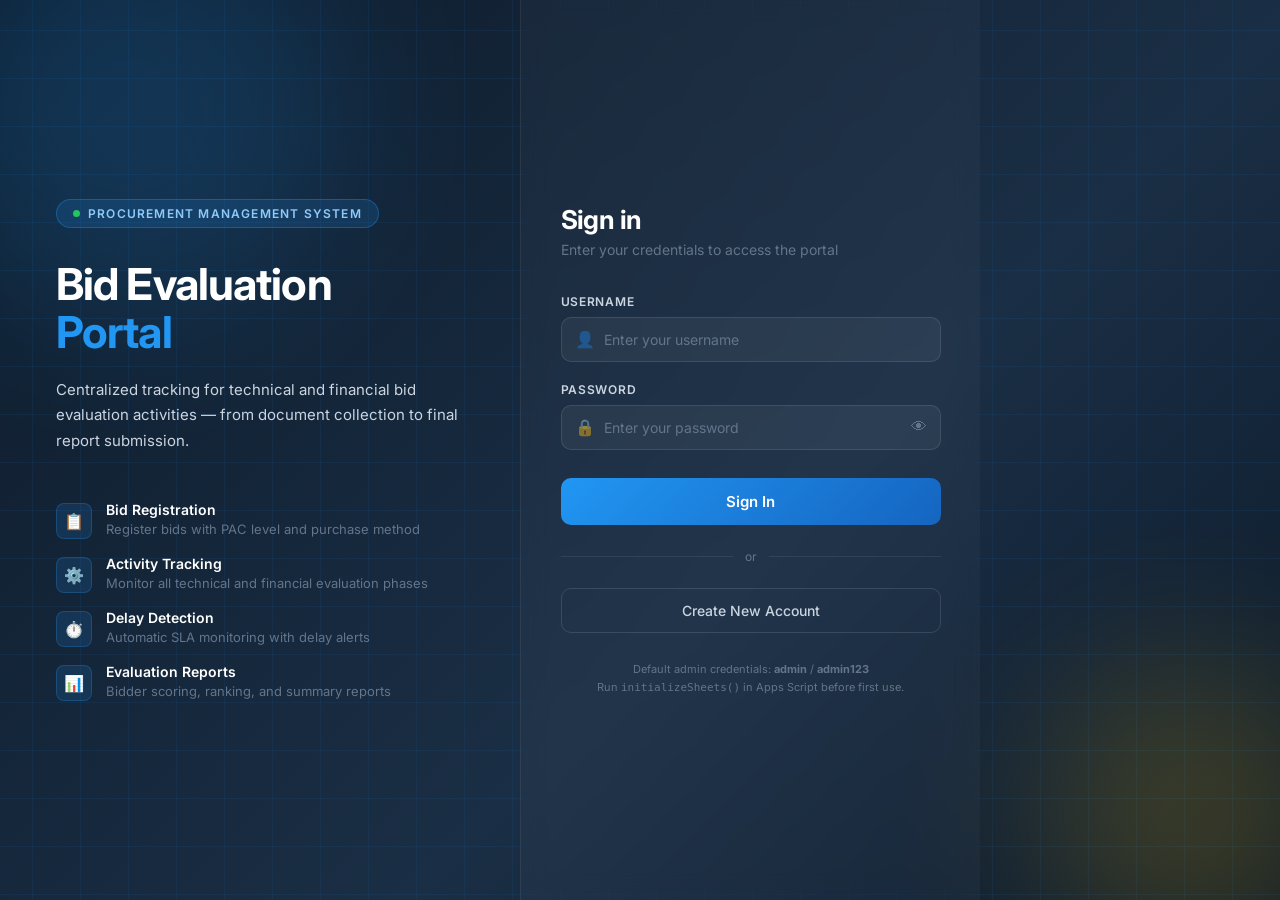
==== commit 044ddf84: "Update index.html" ====
--- a/index.html
+++ b/index.html
@@ -1,188 +1,506 @@
 <!DOCTYPE html>
 <html lang="en">
 <head>
-  <base target="_top">
-  <meta charset="UTF-8">
-  <meta name="viewport" content="width=device-width, initial-scale=1.0">
-  <title>Bid Evaluation Portal - Login</title>
-  <link href="https://fonts.googleapis.com/css2?family=Inter:wght@300;400;500;600;700&display=swap" rel="stylesheet">
-  <link href="https://fonts.googleapis.com/icon?family=Material+Icons" rel="stylesheet">
-  <style>
-    * {
-      margin: 0;
-      padding: 0;
-      box-sizing: border-box;
-    }
-    :root {
-      --primary: #1a73e8;
-      --primary-dark: #0d47a1;
-      --error: #ea4335;
-      --gray-200: #eeeeee;
-      --gray-700: #616161;
-      --gray-900: #212121;
-    }
-    body {
-      font-family: 'Inter', sans-serif;
-      background: linear-gradient(135deg, var(--primary) 0%, var(--primary-dark) 100%);
-      min-height: 100vh;
-      display: flex;
-      align-items: center;
-      justify-content: center;
-      padding: 16px;
-    }
-    .login-container {
-      background: white;
-      border-radius: 16px;
-      box-shadow: 0 12px 40px rgba(0, 0, 0, 0.25);
-      width: 100%;
-      max-width: 400px;
-      overflow: hidden;
-      padding: 32px 24px;
-    }
-    .login-header {
-      text-align: center;
-      margin-bottom: 28px;
-    }
-    .login-header .logo-icon {
-      background: var(--primary);
-      color: white;
-      width: 48px;
-      height: 48px;
-      border-radius: 12px;
-      display: inline-flex;
-      align-items: center;
-      justify-content: center;
-      margin-bottom: 12px;
-    }
-    .login-header h2 {
-      font-size: 22px;
-      color: var(--gray-900);
-      font-weight: 600;
-    }
-    .form-group {
-      margin-bottom: 20px;
-    }
-    .form-group label {
-      display: block;
-      font-size: 13px;
-      font-weight: 500;
-      color: var(--gray-700);
-      margin-bottom: 6px;
-    }
-    .input-wrapper {
-      position: relative;
-    }
-    .input-wrapper .material-icons {
-      position: absolute;
-      left: 12px;
-      top: 50%;
-      transform: translateY(-50%);
-      color: #9e9e9e;
-      font-size: 20px;
-    }
-    .input-wrapper input {
-      width: 100%;
-      padding: 12px 12px 12px 40px;
-      border: 1px solid var(--gray-200);
-      border-radius: 8px;
-      font-size: 14px;
-      transition: border-color 0.2s;
-    }
-    .input-wrapper input:focus {
-      outline: none;
-      border-color: var(--primary);
-    }
-    .login-btn {
-      width: 100%;
-      padding: 12px;
-      background: var(--primary);
-      color: white;
-      border: none;
-      border-radius: 8px;
-      font-size: 15px;
-      font-weight: 500;
-      cursor: pointer;
-      display: flex;
-      align-items: center;
-      justify-content: center;
-      gap: 8px;
-      transition: background 0.2s;
-    }
-    .login-btn:hover { background: var(--primary-dark); }
-    .error-message {
-      background: #fce8e6;
-      color: var(--error);
-      padding: 12px;
-      border-radius: 8px;
-      font-size: 13px;
-      margin-bottom: 16px;
-      display: none;
-      align-items: center;
-      gap: 8px;
-    }
-  </style>
+<meta charset="UTF-8"/>
+<meta name="viewport" content="width=device-width, initial-scale=1.0"/>
+<title>Bid Evaluation Portal — Login</title>
+<style>
+  @import url('https://fonts.googleapis.com/css2?family=Inter:wght@300;400;500;600;700&family=JetBrains+Mono:wght@400;600&display=swap');
+
+  *, *::before, *::after { box-sizing: border-box; margin: 0; padding: 0; }
+
+  :root {
+    --navy:       #0D1B2A;
+    --navy-mid:   #1A2E45;
+    --navy-light: #243B55;
+    --accent:     #2196F3;
+    --accent-glow:#1565C0;
+    --gold:       #FFC107;
+    --white:      #FFFFFF;
+    --grey-100:   #F5F7FA;
+    --grey-300:   #CBD5E1;
+    --grey-500:   #64748B;
+    --danger:     #EF4444;
+    --success:    #22C55E;
+    --radius:     10px;
+    --shadow:     0 24px 64px rgba(0,0,0,0.45);
+  }
+
+  html, body {
+    height: 100%;
+    font-family: 'Inter', sans-serif;
+    background: var(--navy);
+    color: var(--white);
+    overflow: hidden;
+  }
+
+  /* ── Animated background grid ── */
+  .bg {
+    position: fixed; inset: 0; z-index: 0;
+    background:
+      linear-gradient(135deg, #0D1B2A 0%, #1A2E45 60%, #0D1B2A 100%);
+    overflow: hidden;
+  }
+  .bg::before {
+    content: '';
+    position: absolute; inset: -50%;
+    background-image:
+      linear-gradient(rgba(33,150,243,0.07) 1px, transparent 1px),
+      linear-gradient(90deg, rgba(33,150,243,0.07) 1px, transparent 1px);
+    background-size: 48px 48px;
+    animation: gridMove 20s linear infinite;
+  }
+  @keyframes gridMove {
+    0%   { transform: translateY(0); }
+    100% { transform: translateY(48px); }
+  }
+  .bg-orb {
+    position: absolute;
+    border-radius: 50%;
+    filter: blur(80px);
+    opacity: 0.18;
+    animation: pulse 6s ease-in-out infinite;
+  }
+  .bg-orb.one { width: 420px; height: 420px; background: #2196F3; top: -100px; left: -80px; animation-delay: 0s; }
+  .bg-orb.two { width: 300px; height: 300px; background: #FFC107; bottom: -60px; right: -60px; animation-delay: 3s; }
+  @keyframes pulse {
+    0%,100% { transform: scale(1);    opacity: 0.18; }
+    50%      { transform: scale(1.15); opacity: 0.26; }
+  }
+
+  /* ── Layout ── */
+  .page {
+    position: relative; z-index: 1;
+    min-height: 100vh;
+    display: flex;
+  }
+
+  /* Left panel — branding */
+  .brand-panel {
+    flex: 1;
+    display: flex;
+    flex-direction: column;
+    justify-content: center;
+    padding: 60px 56px;
+    max-width: 520px;
+  }
+  .brand-badge {
+    display: inline-flex;
+    align-items: center;
+    gap: 8px;
+    background: rgba(33,150,243,0.15);
+    border: 1px solid rgba(33,150,243,0.35);
+    border-radius: 24px;
+    padding: 6px 16px;
+    font-size: 12px;
+    font-weight: 600;
+    letter-spacing: 0.1em;
+    color: #90CAF9;
+    text-transform: uppercase;
+    margin-bottom: 32px;
+    width: fit-content;
+  }
+  .brand-badge .dot {
+    width: 7px; height: 7px;
+    background: var(--success);
+    border-radius: 50%;
+    animation: blink 1.5s infinite;
+  }
+  @keyframes blink { 0%,100% { opacity: 1; } 50% { opacity: 0.3; } }
+
+  .brand-title {
+    font-size: 44px;
+    font-weight: 700;
+    line-height: 1.1;
+    letter-spacing: -0.02em;
+    margin-bottom: 20px;
+  }
+  .brand-title span { color: var(--accent); }
+
+  .brand-desc {
+    font-size: 15px;
+    line-height: 1.7;
+    color: var(--grey-300);
+    margin-bottom: 48px;
+  }
+
+  .feature-list { display: flex; flex-direction: column; gap: 16px; }
+  .feature-item {
+    display: flex;
+    align-items: flex-start;
+    gap: 14px;
+  }
+  .feature-icon {
+    width: 36px; height: 36px;
+    border-radius: 8px;
+    background: rgba(33,150,243,0.15);
+    border: 1px solid rgba(33,150,243,0.25);
+    display: flex;
+    align-items: center;
+    justify-content: center;
+    font-size: 16px;
+    flex-shrink: 0;
+    margin-top: 2px;
+  }
+  .feature-text strong { display: block; font-size: 14px; font-weight: 600; color: var(--white); }
+  .feature-text span   { font-size: 13px; color: var(--grey-500); }
+
+  /* Right panel — form */
+  .form-panel {
+    width: 460px;
+    display: flex;
+    align-items: center;
+    justify-content: center;
+    padding: 40px 32px;
+    background: rgba(255,255,255,0.03);
+    border-left: 1px solid rgba(255,255,255,0.06);
+    backdrop-filter: blur(12px);
+  }
+
+  .login-card {
+    width: 100%;
+    max-width: 380px;
+  }
+
+  .card-header {
+    margin-bottom: 36px;
+  }
+  .card-header h2 {
+    font-size: 26px;
+    font-weight: 700;
+    letter-spacing: -0.02em;
+    margin-bottom: 6px;
+  }
+  .card-header p {
+    font-size: 14px;
+    color: var(--grey-500);
+  }
+
+  /* Form elements */
+  .form-group {
+    margin-bottom: 20px;
+  }
+  .form-group label {
+    display: block;
+    font-size: 12px;
+    font-weight: 600;
+    letter-spacing: 0.06em;
+    text-transform: uppercase;
+    color: var(--grey-300);
+    margin-bottom: 8px;
+  }
+  .input-wrap {
+    position: relative;
+  }
+  .input-icon {
+    position: absolute;
+    left: 14px;
+    top: 50%;
+    transform: translateY(-50%);
+    font-size: 16px;
+    opacity: 0.5;
+  }
+  .form-group input {
+    width: 100%;
+    background: rgba(255,255,255,0.05);
+    border: 1px solid rgba(255,255,255,0.1);
+    border-radius: var(--radius);
+    padding: 13px 14px 13px 42px;
+    font-size: 14px;
+    font-family: 'Inter', sans-serif;
+    color: var(--white);
+    outline: none;
+    transition: border-color 0.2s, background 0.2s;
+  }
+  .form-group input::placeholder { color: var(--grey-500); }
+  .form-group input:focus {
+    border-color: var(--accent);
+    background: rgba(33,150,243,0.07);
+  }
+
+  .toggle-pass {
+    position: absolute;
+    right: 14px;
+    top: 50%;
+    transform: translateY(-50%);
+    background: none;
+    border: none;
+    color: var(--grey-500);
+    cursor: pointer;
+    font-size: 16px;
+    padding: 0;
+    transition: color 0.2s;
+  }
+  .toggle-pass:hover { color: var(--white); }
+
+  .btn-login {
+    width: 100%;
+    padding: 14px;
+    border-radius: var(--radius);
+    border: none;
+    font-family: 'Inter', sans-serif;
+    font-size: 15px;
+    font-weight: 600;
+    cursor: pointer;
+    background: linear-gradient(135deg, #2196F3, #1565C0);
+    color: var(--white);
+    transition: opacity 0.2s, transform 0.15s;
+    position: relative;
+    overflow: hidden;
+    margin-top: 8px;
+  }
+  .btn-login:hover:not(:disabled) { opacity: 0.92; transform: translateY(-1px); }
+  .btn-login:active                { transform: translateY(0); }
+  .btn-login:disabled              { opacity: 0.55; cursor: not-allowed; }
+  .btn-login .spinner {
+    display: none;
+    width: 18px; height: 18px;
+    border: 2px solid rgba(255,255,255,0.4);
+    border-top-color: var(--white);
+    border-radius: 50%;
+    animation: spin 0.7s linear infinite;
+    margin: 0 auto;
+  }
+  @keyframes spin { to { transform: rotate(360deg); } }
+  .btn-login.loading .btn-text { display: none; }
+  .btn-login.loading .spinner  { display: block; }
+
+  .alert {
+    border-radius: var(--radius);
+    padding: 12px 16px;
+    font-size: 13px;
+    font-weight: 500;
+    margin-bottom: 20px;
+    display: none;
+    align-items: center;
+    gap: 10px;
+  }
+  .alert.error   { background: rgba(239,68,68,0.12); border: 1px solid rgba(239,68,68,0.35); color: #FCA5A5; display: flex; }
+  .alert.success { background: rgba(34,197,94,0.12); border: 1px solid rgba(34,197,94,0.35); color: #86EFAC; display: flex; }
+  .alert.hidden  { display: none !important; }
+
+  .divider {
+    display: flex;
+    align-items: center;
+    gap: 12px;
+    margin: 24px 0;
+    color: var(--grey-500);
+    font-size: 12px;
+  }
+  .divider::before, .divider::after {
+    content: '';
+    flex: 1;
+    height: 1px;
+    background: rgba(255,255,255,0.08);
+  }
+
+  .btn-register {
+    width: 100%;
+    padding: 13px;
+    border-radius: var(--radius);
+    border: 1px solid rgba(255,255,255,0.12);
+    font-family: 'Inter', sans-serif;
+    font-size: 14px;
+    font-weight: 500;
+    cursor: pointer;
+    background: transparent;
+    color: var(--grey-300);
+    transition: all 0.2s;
+  }
+  .btn-register:hover {
+    background: rgba(255,255,255,0.05);
+    border-color: rgba(255,255,255,0.25);
+    color: var(--white);
+  }
+
+  .footer-note {
+    margin-top: 28px;
+    text-align: center;
+    font-size: 11px;
+    color: var(--grey-500);
+    line-height: 1.6;
+  }
+
+  /* Responsive */
+  @media (max-width: 860px) {
+    .brand-panel { display: none; }
+    .form-panel  { width: 100%; border-left: none; }
+  }
+</style>
 </head>
 <body>
-  <div class="login-container">
-    <div class="login-header">
-      <div class="logo-icon"><span class="material-icons">gavel</span></div>
-      <h2>Bid Evaluation Portal</h2>
+
+<div class="bg">
+  <div class="bg-orb one"></div>
+  <div class="bg-orb two"></div>
+</div>
+
+<div class="page">
+
+  <!-- ── Brand Panel ── -->
+  <div class="brand-panel">
+    <div class="brand-badge">
+      <span class="dot"></span>
+      Procurement Management System
     </div>
-    <div id="errorMessage" class="error-message">
-      <span class="material-icons">error</span>
-      <span id="errorText"></span>
+
+    <h1 class="brand-title">Bid Evaluation<br><span>Portal</span></h1>
+
+    <p class="brand-desc">
+      Centralized tracking for technical and financial bid evaluation activities —
+      from document collection to final report submission.
+    </p>
+
+    <div class="feature-list">
+      <div class="feature-item">
+        <div class="feature-icon">📋</div>
+        <div class="feature-text">
+          <strong>Bid Registration</strong>
+          <span>Register bids with PAC level and purchase method</span>
+        </div>
+      </div>
+      <div class="feature-item">
+        <div class="feature-icon">⚙️</div>
+        <div class="feature-text">
+          <strong>Activity Tracking</strong>
+          <span>Monitor all technical and financial evaluation phases</span>
+        </div>
+      </div>
+      <div class="feature-item">
+        <div class="feature-icon">⏱️</div>
+        <div class="feature-text">
+          <strong>Delay Detection</strong>
+          <span>Automatic SLA monitoring with delay alerts</span>
+        </div>
+      </div>
+      <div class="feature-item">
+        <div class="feature-icon">📊</div>
+        <div class="feature-text">
+          <strong>Evaluation Reports</strong>
+          <span>Bidder scoring, ranking, and summary reports</span>
+        </div>
+      </div>
     </div>
-    <form id="loginForm">
+  </div>
+
+  <!-- ── Form Panel ── -->
+  <div class="form-panel">
+    <div class="login-card">
+      <div class="card-header">
+        <h2>Sign in</h2>
+        <p>Enter your credentials to access the portal</p>
+      </div>
+
+      <div id="alert" class="alert hidden">
+        <span id="alertIcon">⚠️</span>
+        <span id="alertMsg"></span>
+      </div>
+
       <div class="form-group">
-        <label>Username</label>
-        <div class="input-wrapper">
-          <span class="material-icons">person</span>
-          <input type="text" id="username" required placeholder="Enter username">
+        <label for="username">Username</label>
+        <div class="input-wrap">
+          <span class="input-icon">👤</span>
+          <input type="text" id="username" placeholder="Enter your username" autocomplete="username"/>
         </div>
       </div>
+
       <div class="form-group">
-        <label>Password</label>
-        <div class="input-wrapper">
-          <span class="material-icons">lock</span>
-          <input type="password" id="password" required placeholder="Enter password">
+        <label for="password">Password</label>
+        <div class="input-wrap">
+          <span class="input-icon">🔒</span>
+          <input type="password" id="password" placeholder="Enter your password" autocomplete="current-password"/>
+          <button class="toggle-pass" type="button" onclick="togglePassword()" id="toggleBtn" title="Show/hide password">👁</button>
         </div>
       </div>
-      <button type="submit" class="login-btn" id="loginBtn">
-        <span>Sign In</span>
-        <span class="material-icons">arrow_forward</span>
+
+      <button class="btn-login" id="loginBtn" onclick="doLogin()">
+        <span class="btn-text">Sign In</span>
+        <div class="spinner"></div>
       </button>
-    </form>
+
+      <div class="divider">or</div>
+
+      <button class="btn-register" onclick="goToRegister()">
+        Create New Account
+      </button>
+
+      <div class="footer-note">
+        Default admin credentials: <strong>admin</strong> / <strong>admin123</strong><br>
+        Run <code>initializeSheets()</code> in Apps Script before first use.
+      </div>
+    </div>
   </div>
 
-  <script>
-    document.getElementById('loginForm').addEventListener('submit', function(e) {
-      e.preventDefault();
-      const loginBtn = document.getElementById('loginBtn');
-      const errBox = document.getElementById('errorMessage');
-      
-      loginBtn.disabled = true;
-      errBox.style.display = 'none';
-      
-      google.script.run
-        .withSuccessHandler(function(result) {
-          if (result.success) {
-            sessionStorage.setItem('bidPortalUser', JSON.stringify(result.user));
-            google.script.run.withSuccessHandler(function(html) {
-              document.open(); document.write(html); document.close();
-            }).getDashboardPage();
-          } else {
-            document.getElementById('errorText').textContent = result.message;
-            errBox.style.display = 'flex';
-            loginBtn.disabled = false;
-          }
-        })
-        .withFailureHandler(function() {
-          document.getElementById('errorText').textContent = 'Connection error. Please try again.';
-          errBox.style.display = 'flex';
-          loginBtn.disabled = false;
-        })
-        .login(document.getElementById('username').value, document.getElementById('password').value);
-    });
-  </script>
+</div>
+
+<script>
+  // ── Helpers ──
+  function showAlert(msg, type) {
+    const el   = document.getElementById('alert');
+    const icon = document.getElementById('alertIcon');
+    const txt  = document.getElementById('alertMsg');
+    el.className = 'alert ' + type;
+    icon.textContent = type === 'error' ? '⚠️' : '✅';
+    txt.textContent  = msg;
+  }
+  function hideAlert() {
+    document.getElementById('alert').className = 'alert hidden';
+  }
+  function setLoading(on) {
+    const btn = document.getElementById('loginBtn');
+    btn.classList.toggle('loading', on);
+    btn.disabled = on;
+  }
+  function togglePassword() {
+    const inp = document.getElementById('password');
+    const btn = document.getElementById('toggleBtn');
+    if (inp.type === 'password') { inp.type = 'text';     btn.textContent = '🙈'; }
+    else                         { inp.type = 'password'; btn.textContent = '👁';  }
+  }
+  function goToRegister() {
+    window.location.href = '?page=register';
+  }
+
+  // ── Login ──
+  function doLogin() {
+    hideAlert();
+    const username = document.getElementById('username').value.trim();
+    const password = document.getElementById('password').value;
+    if (!username || !password) {
+      showAlert('Please enter both username and password.', 'error');
+      return;
+    }
+    setLoading(true);
+    google.script.run
+      .withSuccessHandler(onLoginSuccess)
+      .withFailureHandler(onLoginFail)
+      .login(username, password);
+  }
+
+  function onLoginSuccess(result) {
+    setLoading(false);
+    if (result.success) {
+      sessionStorage.setItem('sessionId', result.sessionId);
+      sessionStorage.setItem('user', JSON.stringify(result.user));
+      showAlert('Login successful! Redirecting…', 'success');
+      setTimeout(() => { window.location.href = '?page=dashboard'; }, 800);
+    } else {
+      showAlert(result.message || 'Login failed.', 'error');
+    }
+  }
+  function onLoginFail(err) {
+    setLoading(false);
+    showAlert('Server error: ' + err.message, 'error');
+  }
+
+  // Enter key support
+  document.addEventListener('keydown', e => {
+    if (e.key === 'Enter') doLogin();
+  });
+
+  // If already logged in, redirect
+  const sid = sessionStorage.getItem('sessionId');
+  if (sid) window.location.href = '?page=dashboard';
+</script>
 </body>
 </html>
